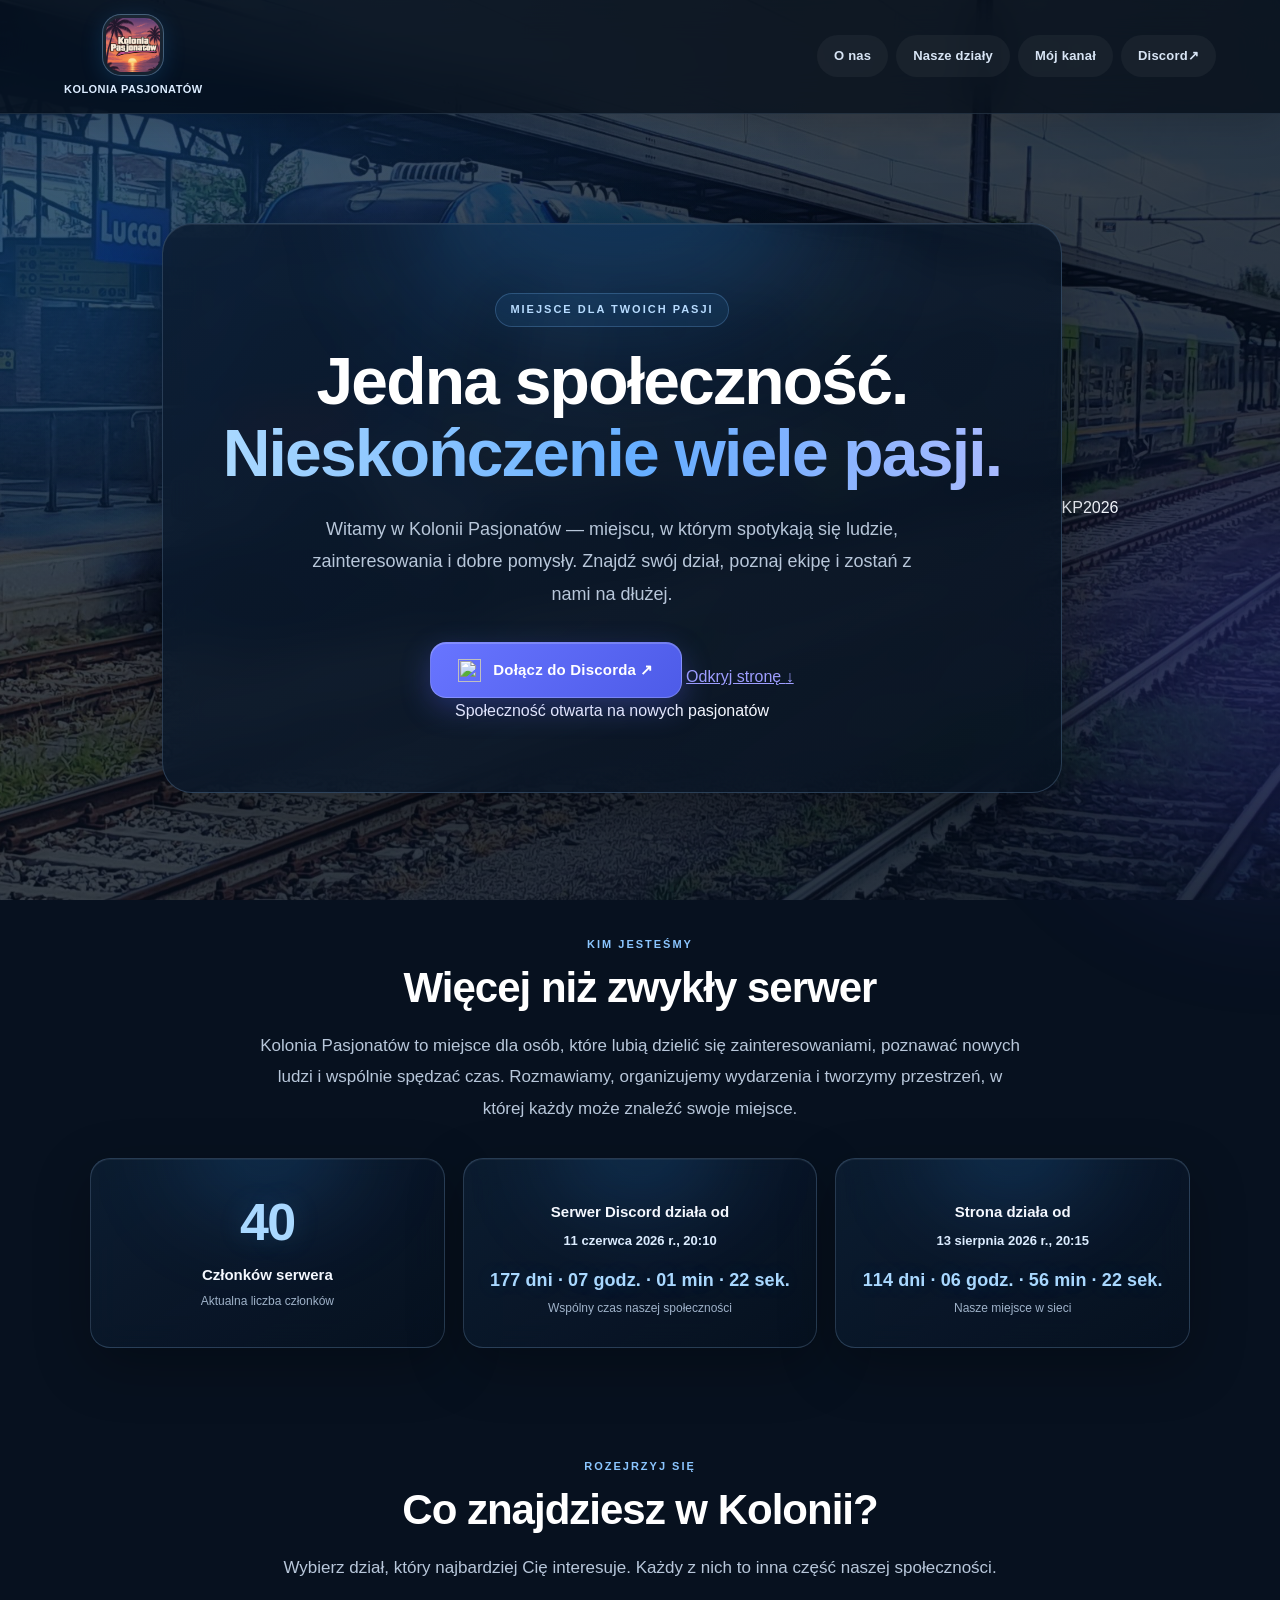
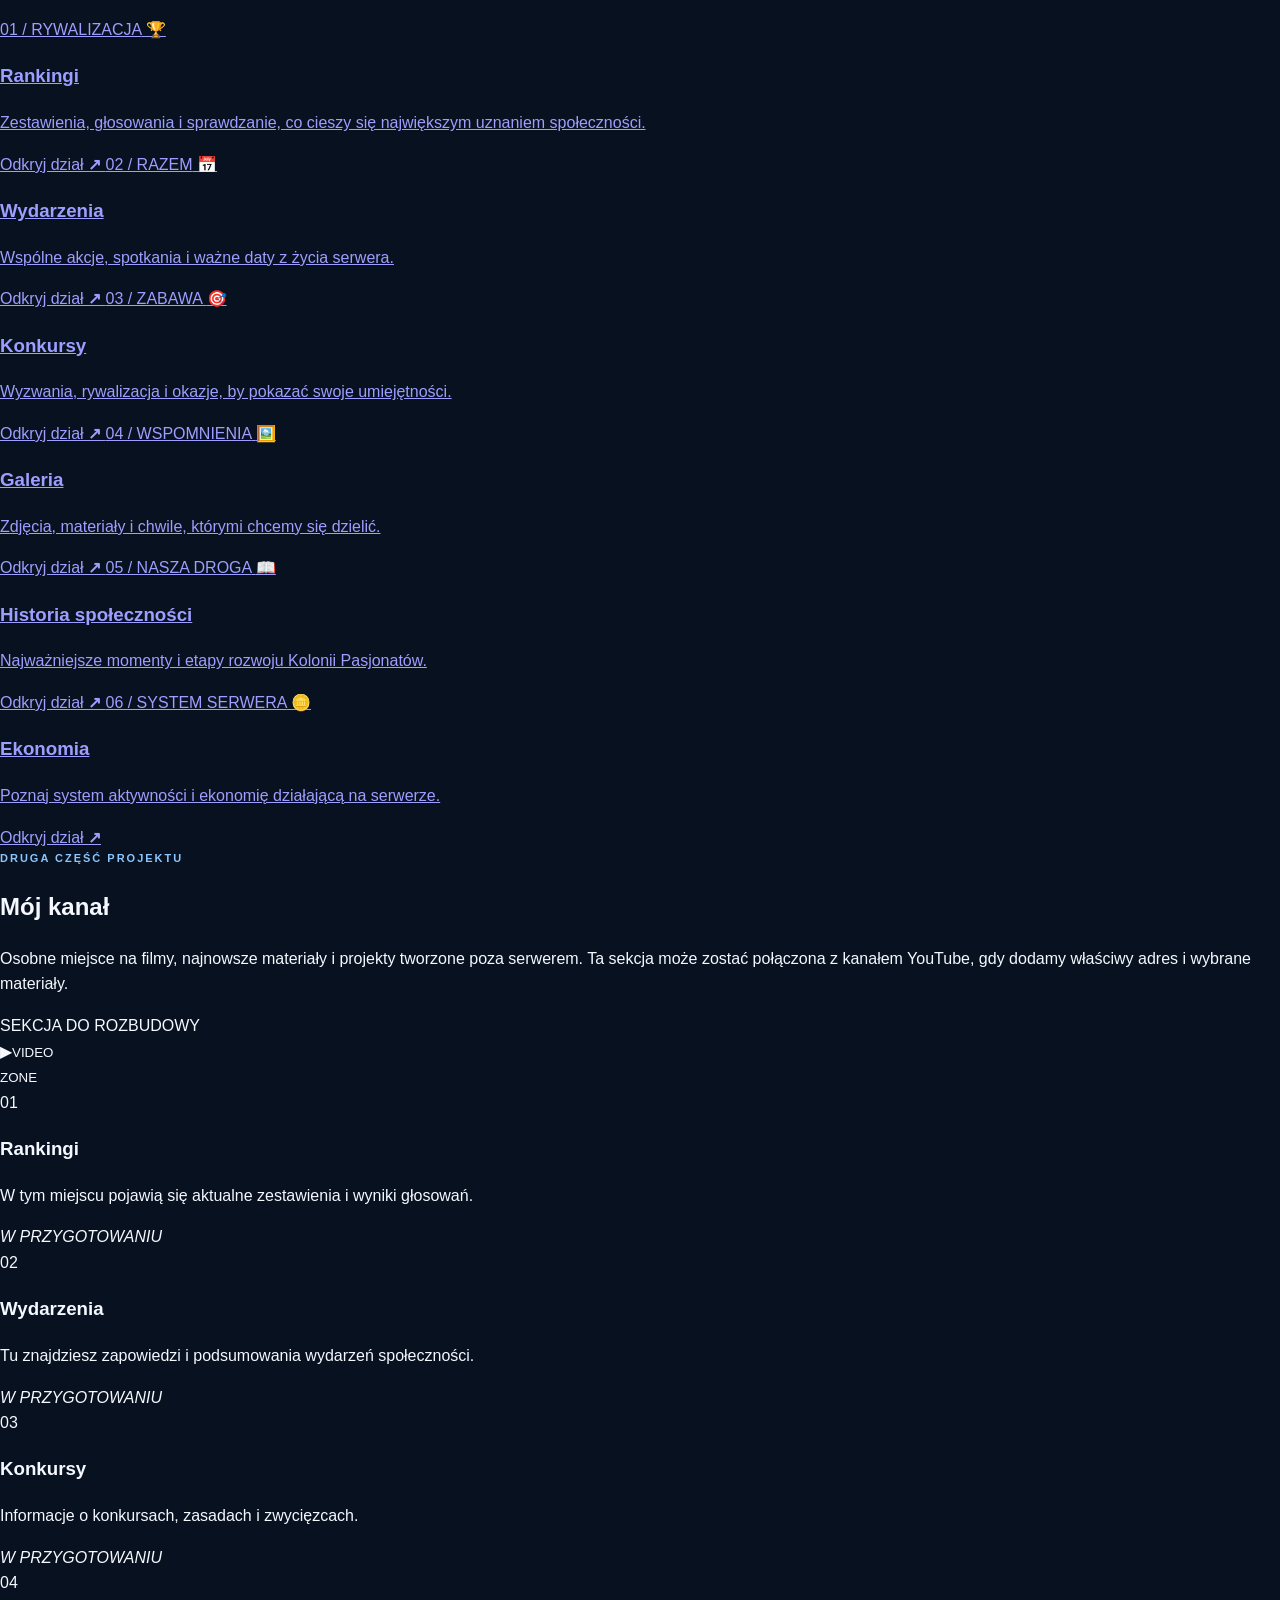
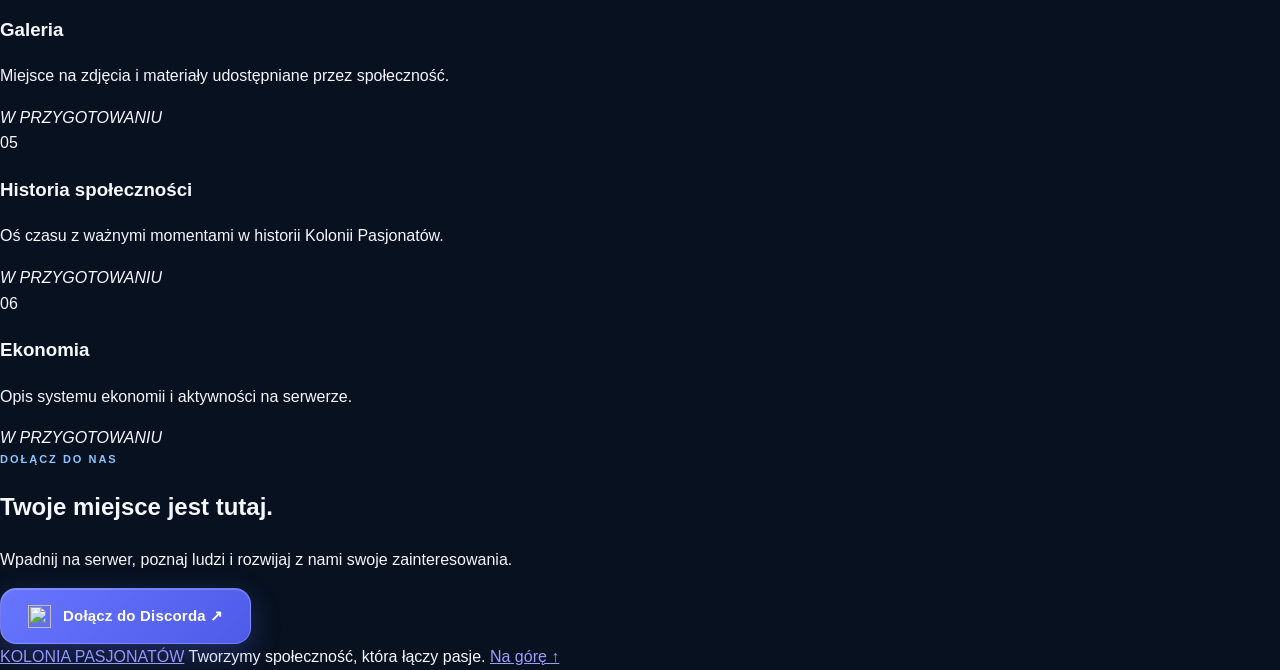
==== index.html @ dbabeac8 "Redesign Kolonia Pasjonatow homepage structure" ====
<!DOCTYPE html>
<html lang="pl">
<head>
    <meta charset="UTF-8">
    <meta name="viewport" content="width=device-width, initial-scale=1.0">
    <meta name="description" content="Oficjalna strona społeczności Kolonia Pasjonatów. Poznaj nasze działy, wydarzenia i dołącz do nas na Discordzie.">
    <meta name="theme-color" content="#08111e">
    <title>Kolonia Pasjonatów — społeczność, która łączy pasje</title>
    <link rel="stylesheet" href="style.css">
</head>
<body>
    <header class="site-header">
        <a class="brand" href="#start" aria-label="Kolonia Pasjonatów — strona główna">
            <img class="brand-logo" src="images/c25ccbcb-e6ad-47c7-842c-734ead0ecb45.webp" alt="Logo Kolonii Pasjonatów">
            <span class="brand-name">KOLONIA PASJONATÓW</span>
        </a>
        <nav class="main-navigation" aria-label="Nawigacja główna">
            <a href="#o-nas">O nas</a>
            <a href="#dzialy">Nasze działy</a>
            <a href="#kanal">Mój kanał</a>
            <a class="nav-join" href="https://discord.gg/886u97g22Q" target="_blank" rel="noopener noreferrer">Discord <span aria-hidden="true">↗</span></a>
        </nav>
    </header>

    <main id="start">
        <section class="hero" aria-labelledby="hero-title">
            <div class="hero-content">
                <p class="hero-eyebrow"><span class="eyebrow-line"></span> MIEJSCE DLA TWOICH PASJI <span class="eyebrow-line"></span></p>
                <h1 id="hero-title">Jedna społeczność.<br><span>Nieskończenie wiele pasji.</span></h1>
                <p class="hero-description">Witamy w Kolonii Pasjonatów — miejscu, w którym spotykają się ludzie, zainteresowania i dobre pomysły. Znajdź swój dział, poznaj ekipę i zostań z nami na dłużej.</p>
                <div class="hero-actions">
                    <a class="discord-button" href="https://discord.gg/886u97g22Q" target="_blank" rel="noopener noreferrer">
                        <img src="https://cdn.simpleicons.org/discord/ffffff" alt="" aria-hidden="true">
                        <span>Dołącz do Discorda <span aria-hidden="true">↗</span></span>
                    </a>
                    <a class="secondary-button" href="#dzialy">Odkryj stronę <span aria-hidden="true">↓</span></a>
                </div>
                <div class="hero-bottom-note"><span class="status-dot"></span> Społeczność otwarta na nowych pasjonatów</div>
            </div>
            <div class="hero-side-mark" aria-hidden="true"><span>KP</span><i></i><span>2026</span></div>
        </section>

        <section class="about-section page-section" id="o-nas" aria-labelledby="about-title">
            <div class="section-heading">
                <p class="section-eyebrow">KIM JESTEŚMY</p>
                <h2 id="about-title">Więcej niż zwykły serwer</h2>
                <p class="about-description">Kolonia Pasjonatów to miejsce dla osób, które lubią dzielić się zainteresowaniami, poznawać nowych ludzi i wspólnie spędzać czas. Rozmawiamy, organizujemy wydarzenia i tworzymy przestrzeń, w której każdy może znaleźć swoje miejsce.</p>
            </div>
            <div class="stats-grid" aria-label="Statystyki Kolonii Pasjonatów">
                <article class="stat-card">
                    <span class="stat-value">40</span>
                    <span class="stat-label">Członków serwera</span>
                    <span class="stat-note">Aktualna liczba członków</span>
                </article>
                <article class="stat-card">
                    <span class="stat-label">Serwer Discord działa od</span>
                    <time class="stat-date" datetime="2026-06-11T20:10:00+02:00">11 czerwca 2026 r., 20:10</time>
                    <span class="stat-counter" data-start="2026-06-11T20:10:00+02:00">Ładowanie licznika…</span>
                    <span class="stat-note">Wspólny czas naszej społeczności</span>
                </article>
                <article class="stat-card">
                    <span class="stat-label">Strona działa od</span>
                    <time class="stat-date" datetime="2026-08-13T20:15:00+02:00">13 sierpnia 2026 r., 20:15</time>
                    <span class="stat-counter" data-start="2026-08-13T20:15:00+02:00">Ładowanie licznika…</span>
                    <span class="stat-note">Nasze miejsce w sieci</span>
                </article>
            </div>
        </section>

        <section class="departments-section page-section" id="dzialy" aria-labelledby="departments-title">
            <div class="section-heading section-heading-wide">
                <p class="section-eyebrow">ROZEJRZYJ SIĘ</p>
                <h2 id="departments-title">Co znajdziesz w Kolonii?</h2>
                <p class="about-description">Wybierz dział, który najbardziej Cię interesuje. Każdy z nich to inna część naszej społeczności.</p>
            </div>
            <div class="department-grid">
                <a class="department-card department-featured" href="#rankingi">
                    <span class="department-number">01 / RYWALIZACJA</span>
                    <span class="department-icon" aria-hidden="true">🏆</span>
                    <h3>Rankingi</h3>
                    <p>Zestawienia, głosowania i sprawdzanie, co cieszy się największym uznaniem społeczności.</p>
                    <span class="department-link">Odkryj dział <b aria-hidden="true">↗</b></span>
                </a>
                <a class="department-card" href="#wydarzenia">
                    <span class="department-number">02 / RAZEM</span>
                    <span class="department-icon" aria-hidden="true">📅</span>
                    <h3>Wydarzenia</h3>
                    <p>Wspólne akcje, spotkania i ważne daty z życia serwera.</p>
                    <span class="department-link">Odkryj dział <b aria-hidden="true">↗</b></span>
                </a>
                <a class="department-card" href="#konkursy">
                    <span class="department-number">03 / ZABAWA</span>
                    <span class="department-icon" aria-hidden="true">🎯</span>
                    <h3>Konkursy</h3>
                    <p>Wyzwania, rywalizacja i okazje, by pokazać swoje umiejętności.</p>
                    <span class="department-link">Odkryj dział <b aria-hidden="true">↗</b></span>
                </a>
                <a class="department-card" href="#galeria">
                    <span class="department-number">04 / WSPOMNIENIA</span>
                    <span class="department-icon" aria-hidden="true">🖼️</span>
                    <h3>Galeria</h3>
                    <p>Zdjęcia, materiały i chwile, którymi chcemy się dzielić.</p>
                    <span class="department-link">Odkryj dział <b aria-hidden="true">↗</b></span>
                </a>
                <a class="department-card" href="#historia">
                    <span class="department-number">05 / NASZA DROGA</span>
                    <span class="department-icon" aria-hidden="true">📖</span>
                    <h3>Historia społeczności</h3>
                    <p>Najważniejsze momenty i etapy rozwoju Kolonii Pasjonatów.</p>
                    <span class="department-link">Odkryj dział <b aria-hidden="true">↗</b></span>
                </a>
                <a class="department-card" href="#ekonomia">
                    <span class="department-number">06 / SYSTEM SERWERA</span>
                    <span class="department-icon" aria-hidden="true">🪙</span>
                    <h3>Ekonomia</h3>
                    <p>Poznaj system aktywności i ekonomię działającą na serwerze.</p>
                    <span class="department-link">Odkryj dział <b aria-hidden="true">↗</b></span>
                </a>
            </div>
        </section>

        <section class="channel-section page-section" id="kanal" aria-labelledby="channel-title">
            <div class="channel-panel">
                <div class="channel-copy">
                    <p class="section-eyebrow">DRUGA CZĘŚĆ PROJEKTU</p>
                    <h2 id="channel-title">Mój kanał</h2>
                    <p>Osobne miejsce na filmy, najnowsze materiały i projekty tworzone poza serwerem. Ta sekcja może zostać połączona z kanałem YouTube, gdy dodamy właściwy adres i wybrane materiały.</p>
                    <span class="coming-soon">SEKCJA DO ROZBUDOWY</span>
                </div>
                <div class="channel-emblem" aria-hidden="true"><span>▶</span><small>VIDEO<br>ZONE</small></div>
            </div>
        </section>

        <section class="department-details page-section" aria-label="Zapowiedzi działów">
            <div class="detail-panel" id="rankingi"><span>01</span><div><h3>Rankingi</h3><p>W tym miejscu pojawią się aktualne zestawienia i wyniki głosowań.</p></div><em>W PRZYGOTOWANIU</em></div>
            <div class="detail-panel" id="wydarzenia"><span>02</span><div><h3>Wydarzenia</h3><p>Tu znajdziesz zapowiedzi i podsumowania wydarzeń społeczności.</p></div><em>W PRZYGOTOWANIU</em></div>
            <div class="detail-panel" id="konkursy"><span>03</span><div><h3>Konkursy</h3><p>Informacje o konkursach, zasadach i zwycięzcach.</p></div><em>W PRZYGOTOWANIU</em></div>
            <div class="detail-panel" id="galeria"><span>04</span><div><h3>Galeria</h3><p>Miejsce na zdjęcia i materiały udostępniane przez społeczność.</p></div><em>W PRZYGOTOWANIU</em></div>
            <div class="detail-panel" id="historia"><span>05</span><div><h3>Historia społeczności</h3><p>Oś czasu z ważnymi momentami w historii Kolonii Pasjonatów.</p></div><em>W PRZYGOTOWANIU</em></div>
            <div class="detail-panel" id="ekonomia"><span>06</span><div><h3>Ekonomia</h3><p>Opis systemu ekonomii i aktywności na serwerze.</p></div><em>W PRZYGOTOWANIU</em></div>
        </section>

        <section class="join-section" aria-labelledby="join-title">
            <p class="section-eyebrow">DOŁĄCZ DO NAS</p>
            <h2 id="join-title">Twoje miejsce jest tutaj.</h2>
            <p>Wpadnij na serwer, poznaj ludzi i rozwijaj z nami swoje zainteresowania.</p>
            <a class="discord-button" href="https://discord.gg/886u97g22Q" target="_blank" rel="noopener noreferrer">
                <img src="https://cdn.simpleicons.org/discord/ffffff" alt="" aria-hidden="true">
                <span>Dołącz do Discorda <span aria-hidden="true">↗</span></span>
            </a>
        </section>
    </main>

    <footer class="site-footer">
        <a class="footer-brand" href="#start">KOLONIA PASJONATÓW</a>
        <span>Tworzymy społeczność, która łączy pasje.</span>
        <a href="#start" class="back-to-top">Na górę ↑</a>
    </footer>

    <script>
        (() => {
            const counters = document.querySelectorAll(".stat-counter[data-start]");
            const updateCounters = () => {
                const now = Date.now();
                counters.forEach((counter) => {
                    const start = new Date(counter.dataset.start).getTime();
                    const elapsed = Math.max(0, Math.floor((now - start) / 1000));
                    const days = Math.floor(elapsed / 86400);
                    const hours = Math.floor((elapsed % 86400) / 3600);
                    const minutes = Math.floor((elapsed % 3600) / 60);
                    const seconds = elapsed % 60;
                    counter.textContent = `${days} dni · ${String(hours).padStart(2, "0")} godz. · ${String(minutes).padStart(2, "0")} min · ${String(seconds).padStart(2, "0")} sek.`;
                });
            };
            updateCounters();
            window.setInterval(updateCounters, 1000);
        })();
    </script>
</body>
</html>
---- style.css ----
/* =========================================
   KOLONIA PASJONATÓW — nowoczesny wygląd
   ========================================= */

:root {
    color-scheme: dark;
    --color-bg: #07111f;
    --color-panel: rgba(10, 22, 39, 0.76);
    --color-panel-strong: rgba(8, 18, 33, 0.9);
    --color-text: #f5f8ff;
    --color-muted: #b8c7da;
    --color-blue: #78b7ff;
    --color-blue-bright: #3d9cff;
    --color-discord: #5865f2;
    --radius-small: 12px;
    --radius-medium: 20px;
    --radius-large: 30px;
    --shadow-soft: 0 18px 55px rgba(0, 0, 0, 0.28);
    --transition: 220ms ease;
}

* {
    box-sizing: border-box;
}

html {
    min-height: 100%;
    scroll-behavior: smooth;
    scrollbar-color: #3979b8 #081525;
}

body {
    min-height: 100vh;
    margin: 0;
    overflow-x: hidden;
    color: var(--color-text);
    font-family: Inter, "Segoe UI", Roboto, Arial, sans-serif;
    background-color: var(--color-bg);
    background-image:
        radial-gradient(ellipse at 15% 15%, rgba(38, 119, 202, 0.22), transparent 42%),
        linear-gradient(135deg, rgba(4, 12, 24, 0.72), rgba(5, 15, 29, 0.86)),
        url("images/20260825_122050.jpg");
    background-position: center, center, center;
    background-size: cover;
    background-attachment: fixed;
    line-height: 1.6;
    -webkit-font-smoothing: antialiased;
}

/* Delikatna poświata w tle */
body::before,
body::after {
    position: fixed;
    z-index: -1;
    width: 380px;
    height: 380px;
    content: "";
    pointer-events: none;
    border-radius: 50%;
    filter: blur(90px);
    opacity: 0.22;
    animation: ambient-glow 13s ease-in-out infinite alternate;
}

body::before {
    top: 12%;
    left: -180px;
    background: #147bd1;
}

body::after {
    right: -190px;
    bottom: 5%;
    background: #5148d9;
    animation-delay: -6s;
}

a {
    -webkit-tap-highlight-color: transparent;
}

a:focus-visible {
    outline: 3px solid #a6d4ff;
    outline-offset: 4px;
}

/* Górny pasek */
.site-header {
    position: relative;
    z-index: 10;
    width: 100%;
    min-height: 112px;
    display: flex;
    align-items: center;
    justify-content: space-between;
    gap: 32px;
    padding: 14px clamp(20px, 5vw, 76px);
    background: rgba(5, 13, 25, 0.78);
    border-bottom: 1px solid rgba(173, 211, 255, 0.13);
    box-shadow: 0 10px 35px rgba(0, 0, 0, 0.16);
    backdrop-filter: blur(18px);
    -webkit-backdrop-filter: blur(18px);
    animation: header-enter 700ms ease both;
}

.brand {
    display: inline-flex;
    flex-direction: column;
    align-items: center;
    gap: 5px;
    flex-shrink: 0;
    color: var(--color-text);
    text-decoration: none;
    transition: transform var(--transition);
}

.brand:hover {
    transform: translateY(-2px);
}

.brand-logo {
    display: block;
    width: 62px;
    height: 62px;
    padding: 3px;
    object-fit: contain;
    border: 1px solid rgba(151, 204, 255, 0.34);
    border-radius: 19px;
    background: rgba(255, 255, 255, 0.07);
    box-shadow: 0 5px 22px rgba(39, 137, 225, 0.2);
    transition: border-color var(--transition), box-shadow var(--transition), transform var(--transition);
}

.brand:hover .brand-logo {
    border-color: rgba(151, 204, 255, 0.8);
    box-shadow: 0 8px 28px rgba(39, 137, 225, 0.36);
    transform: rotate(-3deg);
}

.brand-name {
    color: #dcecff;
    font-size: 11px;
    font-weight: 750;
    letter-spacing: 0.45px;
}

/* Nawigacja */
.main-navigation {
    display: flex;
    align-items: center;
    justify-content: flex-end;
    flex-wrap: wrap;
    gap: 8px;
}

.main-navigation a {
    position: relative;
    display: inline-flex;
    align-items: center;
    justify-content: center;
    min-height: 42px;
    padding: 9px 16px;
    overflow: hidden;
    color: #d8e5f5;
    font-size: 13px;
    font-weight: 650;
    letter-spacing: 0.2px;
    text-decoration: none;
    border: 1px solid transparent;
    border-radius: 999px;
    background: rgba(255, 255, 255, 0.045);
    transition: color var(--transition), background var(--transition), border-color var(--transition), transform var(--transition);
}

.main-navigation a:hover,
.main-navigation a:focus-visible {
    color: #ffffff;
    background: rgba(65, 145, 225, 0.2);
    border-color: rgba(126, 190, 255, 0.3);
    transform: translateY(-2px);
    outline: none;
}

/* Główna część strony */
main {
    position: relative;
    z-index: 1;
    min-height: calc(100vh - 112px);
}

.hero {
    position: relative;
    min-height: calc(100vh - 112px);
    display: flex;
    align-items: center;
    justify-content: center;
    padding: clamp(42px, 8vw, 100px) 22px;
    text-align: center;
}

.hero-content {
    position: relative;
    isolation: isolate;
    width: min(100%, 900px);
    padding: clamp(36px, 6vw, 68px) clamp(22px, 5vw, 58px);
    overflow: hidden;
    background: linear-gradient(145deg, rgba(13, 30, 51, 0.86), rgba(6, 17, 32, 0.76));
    border: 1px solid rgba(167, 210, 255, 0.2);
    border-radius: var(--radius-large);
    box-shadow: var(--shadow-soft), inset 0 1px 0 rgba(255, 255, 255, 0.07);
    backdrop-filter: blur(18px);
    -webkit-backdrop-filter: blur(18px);
    animation: hero-enter 900ms cubic-bezier(0.2, 0.75, 0.25, 1) both;
}

.hero-content::before {
    position: absolute;
    z-index: -1;
    top: -150px;
    left: 50%;
    width: 420px;
    height: 260px;
    content: "";
    border-radius: 50%;
    background: rgba(48, 139, 231, 0.2);
    filter: blur(65px);
    transform: translateX(-50%);
}

.hero-eyebrow {
    display: inline-flex;
    align-items: center;
    justify-content: center;
    margin: 0 0 18px;
    padding: 7px 14px;
    color: #b8dcff;
    font-size: 11px;
    font-weight: 800;
    letter-spacing: 2px;
    text-transform: uppercase;
    border: 1px solid rgba(126, 190, 255, 0.24);
    border-radius: 999px;
    background: rgba(53, 132, 207, 0.12);
}

.hero h1 {
    max-width: 780px;
    margin: 0 auto;
    color: #ffffff;
    font-size: clamp(36px, 6.4vw, 66px);
    font-weight: 850;
    letter-spacing: -1.8px;
    line-height: 1.1;
    text-wrap: balance;
}

.hero h1 span {
    display: inline-block;
    color: #8bc6ff;
    background: linear-gradient(90deg, #a9d8ff, #65adff 55%, #a9baff);
    background-clip: text;
    -webkit-background-clip: text;
    -webkit-text-fill-color: transparent;
}

.hero-description {
    max-width: 630px;
    margin: 23px auto 32px;
    color: var(--color-muted);
    font-size: clamp(15px, 2vw, 18px);
    line-height: 1.8;
}

/* Przycisk Discord */
.discord-button {
    position: relative;
    display: inline-flex;
    align-items: center;
    justify-content: center;
    gap: 12px;
    min-height: 56px;
    padding: 14px 27px;
    overflow: hidden;
    color: #ffffff;
    background: linear-gradient(135deg, #6875ff, #4d5be8);
    border: 1px solid rgba(255, 255, 255, 0.2);
    border-radius: 16px;
    font-size: 15px;
    font-weight: 800;
    letter-spacing: 0.2px;
    text-decoration: none;
    box-shadow: 0 10px 30px rgba(88, 101, 242, 0.32), inset 0 1px 0 rgba(255, 255, 255, 0.2);
    transition: transform var(--transition), box-shadow var(--transition), filter var(--transition);
}

.discord-button::before {
    position: absolute;
    top: 0;
    left: -120%;
    width: 75%;
    height: 100%;
    content: "";
    background: linear-gradient(100deg, transparent, rgba(255, 255, 255, 0.2), transparent);
    transform: skewX(-20deg);
    transition: left 550ms ease;
}

.discord-button img {
    position: relative;
    z-index: 1;
    display: block;
    width: 23px;
    height: 23px;
}

.discord-button span {
    position: relative;
    z-index: 1;
}

.discord-button:hover,
.discord-button:focus-visible {
    filter: brightness(1.08);
    box-shadow: 0 14px 38px rgba(88, 101, 242, 0.48), inset 0 1px 0 rgba(255, 255, 255, 0.24);
    transform: translateY(-4px);
    outline: none;
}

.discord-button:hover::before {
    left: 145%;
}

.discord-button:active {
    transform: translateY(-1px) scale(0.98);
}

/* Animacje wejścia i delikatnego tła */
@keyframes header-enter {
    from { opacity: 0; transform: translateY(-14px); }
    to { opacity: 1; transform: translateY(0); }
}

@keyframes hero-enter {
    from { opacity: 0; transform: translateY(22px) scale(0.985); }
    to { opacity: 1; transform: translateY(0) scale(1); }
}

@keyframes ambient-glow {
    from { transform: translate3d(0, -15px, 0) scale(0.92); }
    to { transform: translate3d(35px, 25px, 0) scale(1.12); }
}

/* Telefony i małe ekrany */
@media (max-width: 700px) {
    .site-header {
        min-height: auto;
        flex-direction: column;
        align-items: center;
        gap: 15px;
        padding: 16px 18px 18px;
    }

    .brand-logo {
        width: 54px;
        height: 54px;
        border-radius: 17px;
    }

    .main-navigation {
        width: 100%;
        justify-content: center;
        gap: 6px;
    }

    .main-navigation a {
        min-height: 38px;
        padding: 8px 12px;
        font-size: 12px;
    }

    main,
    .hero {
        min-height: calc(100vh - 145px);
    }

    .hero {
        padding: 38px 16px;
    }

    .hero-content {
        border-radius: 23px;
    }

    .hero h1 {
        letter-spacing: -1px;
    }
}

@media (max-width: 380px) {
    .main-navigation {
        gap: 4px;
    }

    .main-navigation a {
        padding: 7px 9px;
        font-size: 11px;
    }

    .hero-content {
        padding: 32px 17px;
    }
}

/* Szacunek dla ustawień ograniczających animacje */
@media (prefers-reduced-motion: reduce) {
    *,
    *::before,
    *::after {
        scroll-behavior: auto !important;
        animation-duration: 0.01ms !important;
        animation-iteration-count: 1 !important;
        transition-duration: 0.01ms !important;
    }
}

/* Na urządzeniach dotykowych tło nie musi być przyklejone */
@media (max-width: 900px) {
    body {
        background-attachment: scroll;
    }
}


/* Opis społeczności i statystyki */
.about-section {
    width: min(1100px, calc(100% - 40px));
    margin: 0 auto;
    padding: 34px 0 clamp(70px, 9vw, 110px);
}

.section-heading {
    max-width: 760px;
    margin: 0 auto 34px;
    text-align: center;
    animation: hero-enter 850ms ease both;
}

.section-eyebrow {
    margin: 0 0 10px;
    color: #8bc6ff;
    font-size: 11px;
    font-weight: 800;
    letter-spacing: 2px;
    text-transform: uppercase;
}

.section-heading h2 {
    margin: 0;
    color: #fff;
    font-size: clamp(28px, 4.5vw, 42px);
    font-weight: 850;
    letter-spacing: -1px;
    line-height: 1.15;
    text-wrap: balance;
}

.about-description {
    margin: 18px auto 0;
    color: var(--color-muted);
    font-size: clamp(15px, 1.8vw, 17px);
    line-height: 1.85;
}

.stats-grid {
    display: grid;
    grid-template-columns: repeat(3, minmax(0, 1fr));
    gap: 18px;
}

.stat-card {
    position: relative;
    display: flex;
    min-height: 190px;
    flex-direction: column;
    align-items: center;
    justify-content: center;
    padding: 28px 20px;
    overflow: hidden;
    text-align: center;
    background: linear-gradient(145deg, rgba(13, 30, 51, 0.88), rgba(6, 17, 32, 0.8));
    border: 1px solid rgba(167, 210, 255, 0.2);
    border-radius: var(--radius-medium);
    box-shadow: var(--shadow-soft), inset 0 1px 0 rgba(255, 255, 255, 0.06);
    backdrop-filter: blur(16px);
    -webkit-backdrop-filter: blur(16px);
    transition: transform var(--transition), border-color var(--transition), box-shadow var(--transition);
}

.stat-card::before {
    position: absolute;
    top: -75px;
    left: 50%;
    width: 180px;
    height: 130px;
    content: "";
    border-radius: 50%;
    background: rgba(48, 139, 231, 0.18);
    filter: blur(45px);
    transform: translateX(-50%);
    pointer-events: none;
}

.stat-card:hover {
    border-color: rgba(126, 190, 255, 0.48);
    box-shadow: 0 22px 55px rgba(0, 0, 0, 0.34), 0 0 25px rgba(48, 139, 231, 0.1);
    transform: translateY(-6px);
}

.stat-value {
    position: relative;
    color: #a9d8ff;
    font-size: clamp(38px, 5vw, 52px);
    font-weight: 900;
    letter-spacing: -1.5px;
    line-height: 1.1;
    text-shadow: 0 0 28px rgba(75, 157, 239, 0.2);
    font-variant-numeric: tabular-nums;
}

.stat-value small {
    font-size: 0.42em;
    letter-spacing: 0;
}

.stat-label {
    position: relative;
    margin-top: 12px;
    color: #f5f8ff;
    font-size: 15px;
    font-weight: 800;
}

.stat-note {
    position: relative;
    margin-top: 5px;
    color: #9fb2c9;
    font-size: 12px;
}

@media (max-width: 700px) {
    .about-section {
        width: min(100% - 32px, 520px);
        padding-top: 18px;
    }

    .stats-grid {
        grid-template-columns: 1fr;
        gap: 13px;
    }

    .stat-card {
        min-height: 155px;
    }
}


.stat-date {
    position: relative;
    margin-top: 7px;
    color: #dcecff;
    font-size: 13px;
    font-weight: 700;
}

.stat-counter {
    position: relative;
    display: block;
    margin-top: 15px;
    color: #a9d8ff;
    font-size: clamp(15px, 1.7vw, 18px);
    font-weight: 850;
    letter-spacing: 0.1px;
    line-height: 1.5;
    font-variant-numeric: tabular-nums;
    text-shadow: 0 0 20px rgba(75, 157, 239, 0.2);
}
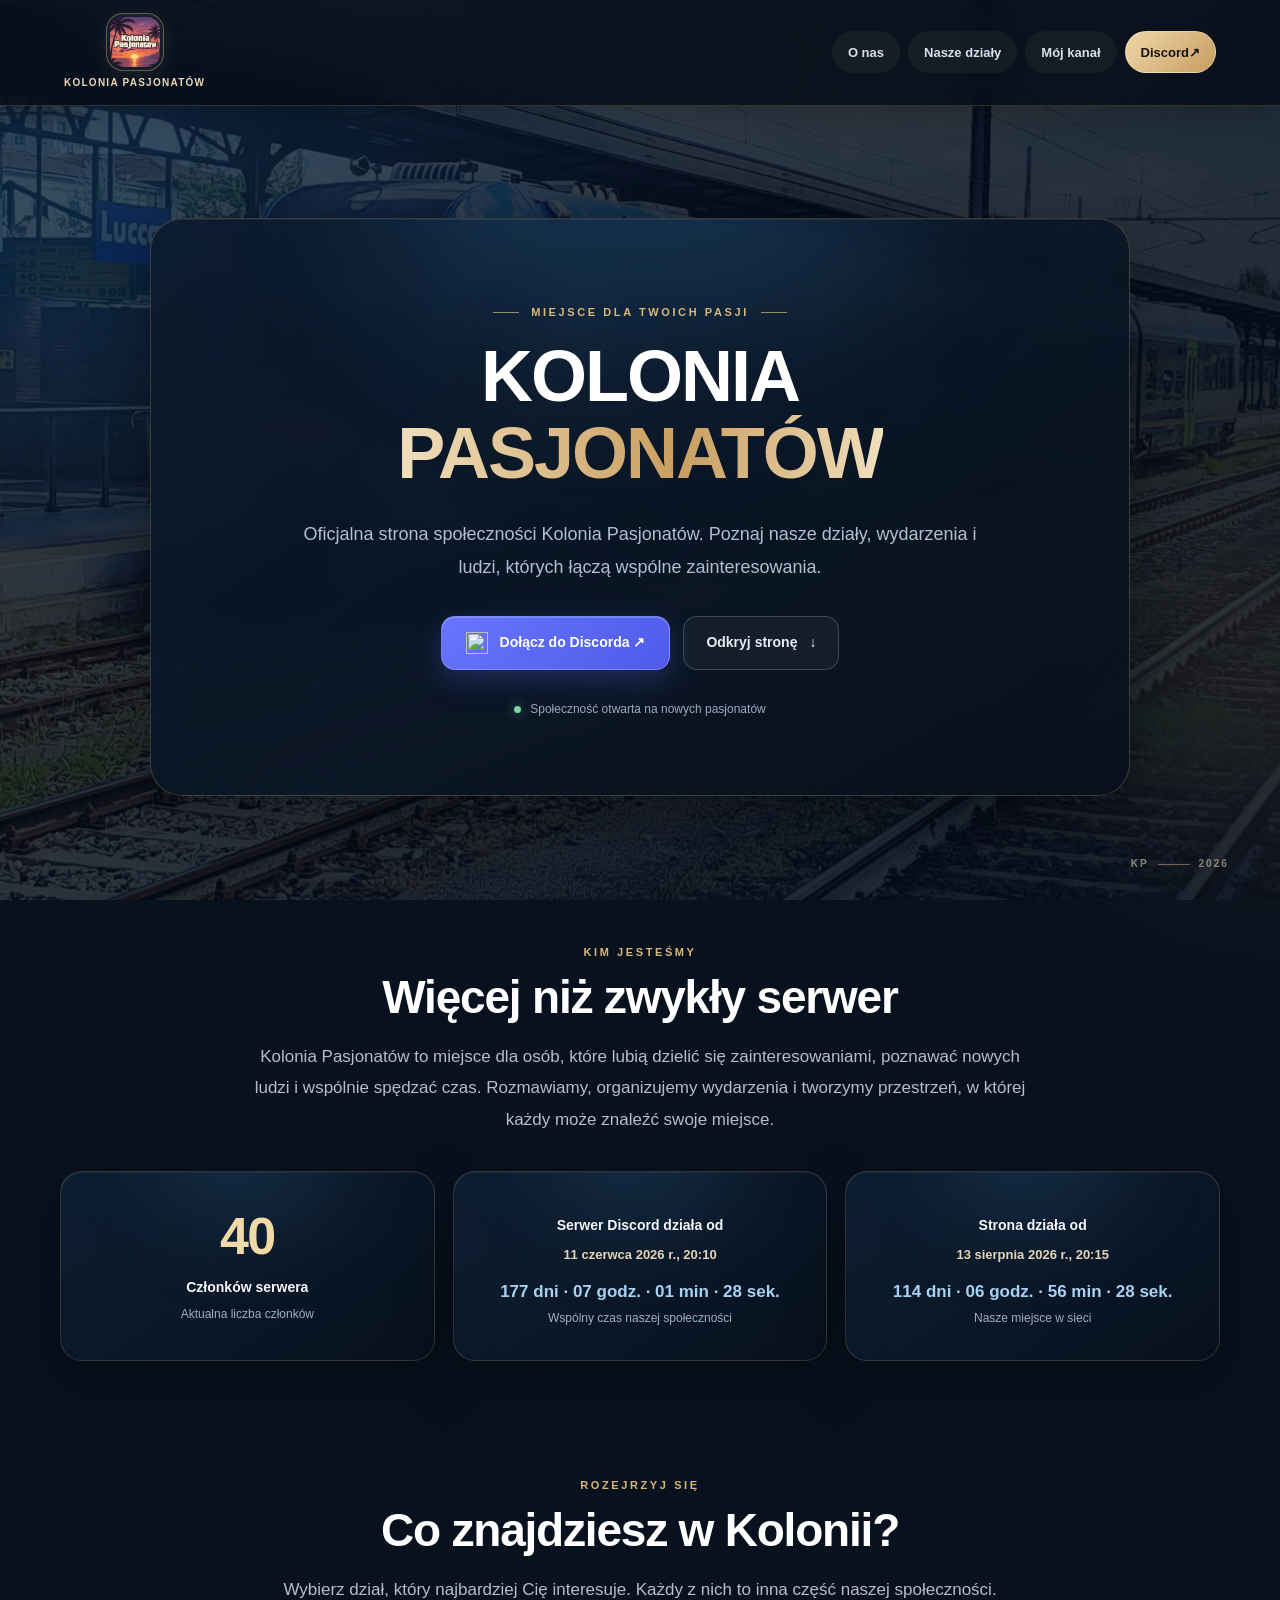
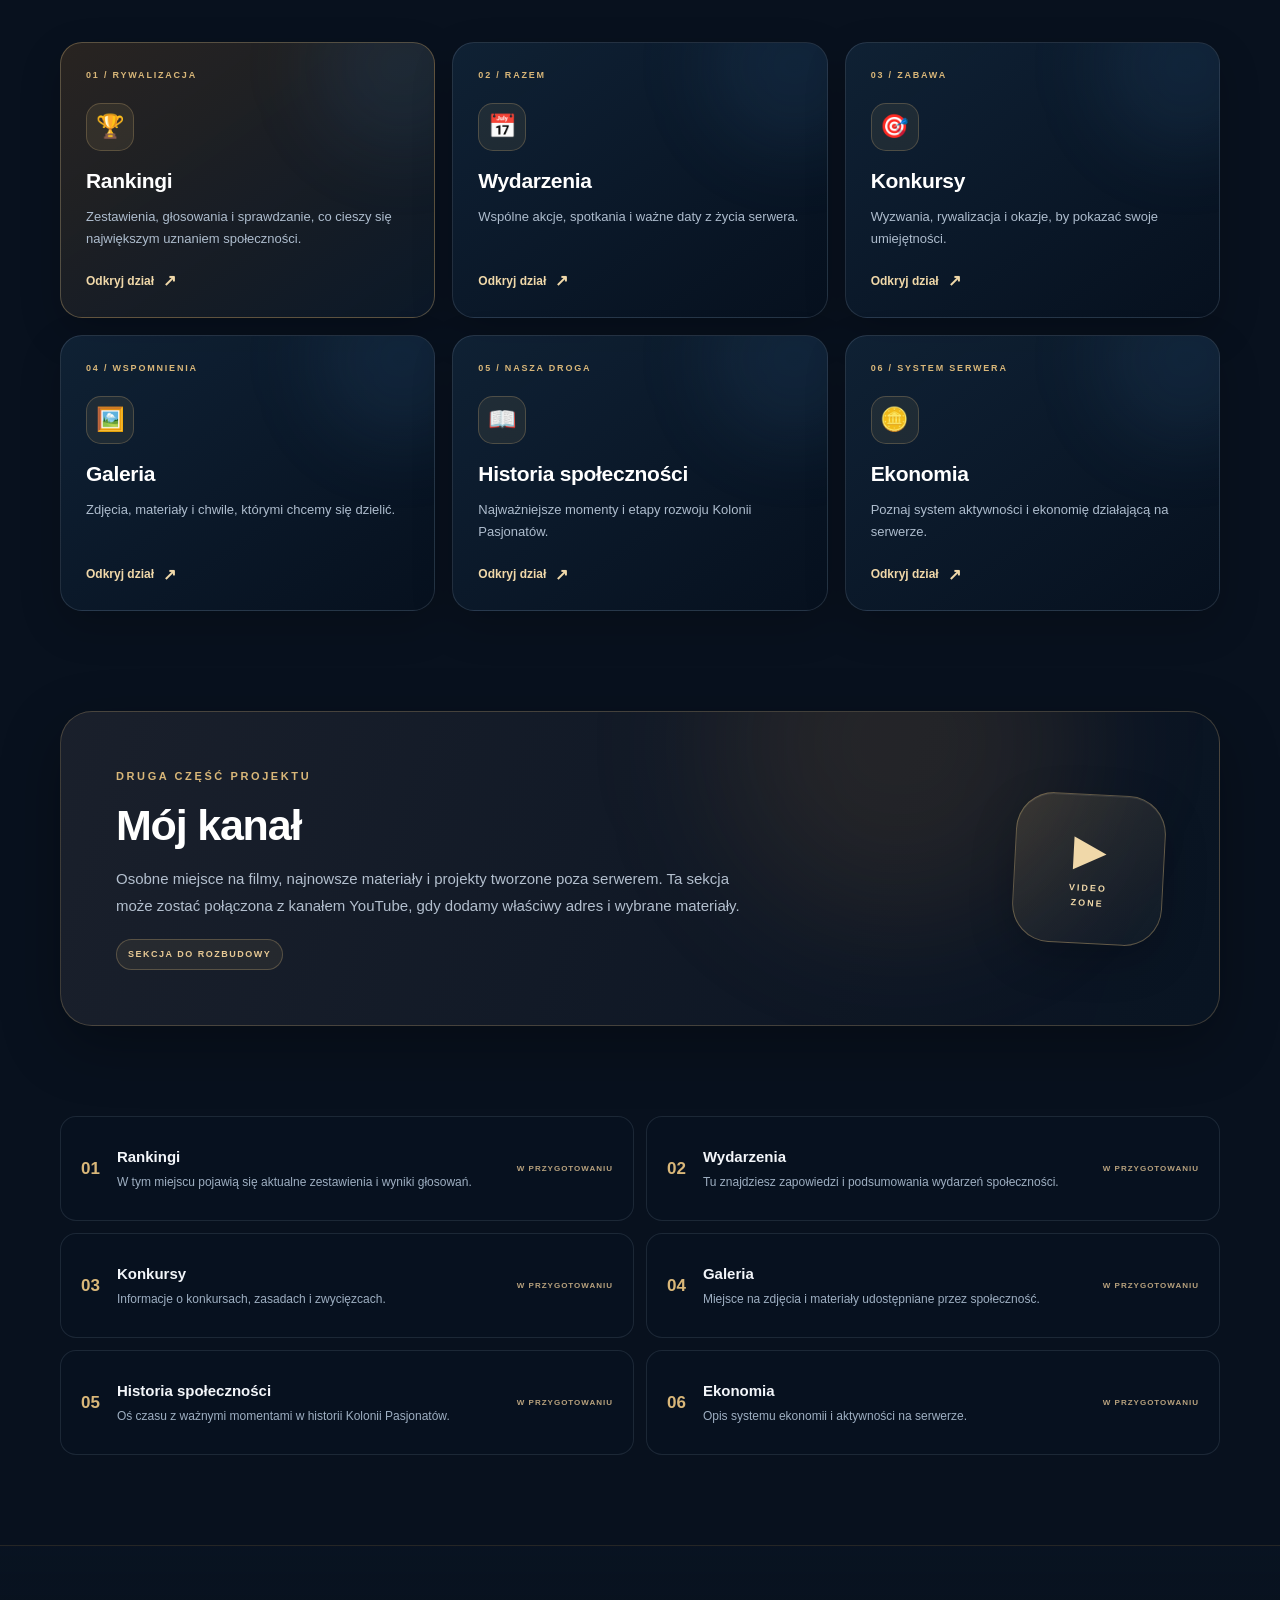
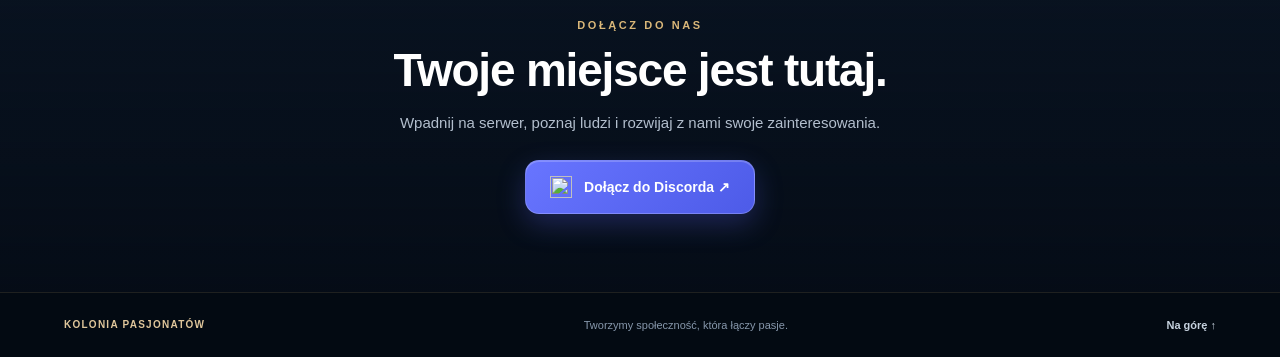
==== commit a1cf69ac: "Wyraźny tytuł Kolonia Pasjonatów na stronie głównej" ====
--- a/index.html
+++ b/index.html
@@ -26,8 +26,8 @@
         <section class="hero" aria-labelledby="hero-title">
             <div class="hero-content">
                 <p class="hero-eyebrow"><span class="eyebrow-line"></span> MIEJSCE DLA TWOICH PASJI <span class="eyebrow-line"></span></p>
-                <h1 id="hero-title">Jedna społeczność.<br><span>Nieskończenie wiele pasji.</span></h1>
-                <p class="hero-description">Witamy w Kolonii Pasjonatów — miejscu, w którym spotykają się ludzie, zainteresowania i dobre pomysły. Znajdź swój dział, poznaj ekipę i zostań z nami na dłużej.</p>
+                <h1 id="hero-title">KOLONIA<br><span>PASJONATÓW</span></h1>
+                <p class="hero-description">Oficjalna strona społeczności Kolonia Pasjonatów. Poznaj nasze działy, wydarzenia i ludzi, których łączą wspólne zainteresowania.</p>
                 <div class="hero-actions">
                     <a class="discord-button" href="https://discord.gg/886u97g22Q" target="_blank" rel="noopener noreferrer">
                         <img src="https://cdn.simpleicons.org/discord/ffffff" alt="" aria-hidden="true">
--- a/style.css
+++ b/style.css
@@ -1,32 +1,33 @@
 /* =========================================
-   KOLONIA PASJONATÓW — nowoczesny wygląd
+   KOLONIA PASJONATÓW — projekt strony głównej
    ========================================= */
 
 :root {
     color-scheme: dark;
-    --color-bg: #07111f;
-    --color-panel: rgba(10, 22, 39, 0.76);
-    --color-panel-strong: rgba(8, 18, 33, 0.9);
-    --color-text: #f5f8ff;
-    --color-muted: #b8c7da;
-    --color-blue: #78b7ff;
-    --color-blue-bright: #3d9cff;
+    --color-bg: #08111e;
+    --color-panel: rgba(12, 25, 42, 0.82);
+    --color-panel-light: rgba(18, 35, 55, 0.9);
+    --color-text: #f5f7fb;
+    --color-muted: #b3bfce;
+    --color-blue: #82bfff;
+    --color-blue-bright: #4198e8;
+    --color-gold: #d9b779;
+    --color-gold-light: #f0d8a9;
     --color-discord: #5865f2;
-    --radius-small: 12px;
-    --radius-medium: 20px;
-    --radius-large: 30px;
-    --shadow-soft: 0 18px 55px rgba(0, 0, 0, 0.28);
-    --transition: 220ms ease;
-}
-
-* {
-    box-sizing: border-box;
-}
+    --radius-small: 13px;
+    --radius-medium: 22px;
+    --radius-large: 32px;
+    --shadow-soft: 0 20px 60px rgba(0, 0, 0, 0.3);
+    --transition: 240ms ease;
+}
+
+* { box-sizing: border-box; }
 
 html {
     min-height: 100%;
     scroll-behavior: smooth;
-    scrollbar-color: #3979b8 #081525;
+    scroll-padding-top: 30px;
+    scrollbar-color: #52769b #081525;
 }
 
 body {
@@ -37,69 +38,51 @@
     font-family: Inter, "Segoe UI", Roboto, Arial, sans-serif;
     background-color: var(--color-bg);
     background-image:
-        radial-gradient(ellipse at 15% 15%, rgba(38, 119, 202, 0.22), transparent 42%),
-        linear-gradient(135deg, rgba(4, 12, 24, 0.72), rgba(5, 15, 29, 0.86)),
+        radial-gradient(ellipse at 12% 8%, rgba(43, 104, 160, 0.24), transparent 42%),
+        linear-gradient(135deg, rgba(4, 11, 21, 0.76), rgba(5, 14, 27, 0.9)),
         url("images/20260825_122050.jpg");
     background-position: center, center, center;
     background-size: cover;
     background-attachment: fixed;
-    line-height: 1.6;
+    line-height: 1.65;
     -webkit-font-smoothing: antialiased;
 }
 
-/* Delikatna poświata w tle */
 body::before,
 body::after {
     position: fixed;
     z-index: -1;
-    width: 380px;
-    height: 380px;
+    width: 390px;
+    height: 390px;
     content: "";
     pointer-events: none;
     border-radius: 50%;
-    filter: blur(90px);
-    opacity: 0.22;
-    animation: ambient-glow 13s ease-in-out infinite alternate;
-}
-
-body::before {
-    top: 12%;
-    left: -180px;
-    background: #147bd1;
-}
-
-body::after {
-    right: -190px;
-    bottom: 5%;
-    background: #5148d9;
-    animation-delay: -6s;
-}
-
-a {
-    -webkit-tap-highlight-color: transparent;
-}
-
-a:focus-visible {
-    outline: 3px solid #a6d4ff;
-    outline-offset: 4px;
-}
-
-/* Górny pasek */
+    filter: blur(100px);
+    opacity: 0.17;
+    animation: ambient-glow 16s ease-in-out infinite alternate;
+}
+body::before { top: 10%; left: -190px; background: #176fb3; }
+body::after { right: -190px; bottom: 4%; background: #8a633b; animation-delay: -7s; }
+
+a { color: inherit; -webkit-tap-highlight-color: transparent; }
+a:focus-visible { outline: 3px solid var(--color-gold-light); outline-offset: 4px; }
+
+/* Nagłówek */
 .site-header {
     position: relative;
     z-index: 10;
     width: 100%;
-    min-height: 112px;
+    min-height: 104px;
     display: flex;
     align-items: center;
     justify-content: space-between;
-    gap: 32px;
-    padding: 14px clamp(20px, 5vw, 76px);
-    background: rgba(5, 13, 25, 0.78);
-    border-bottom: 1px solid rgba(173, 211, 255, 0.13);
-    box-shadow: 0 10px 35px rgba(0, 0, 0, 0.16);
-    backdrop-filter: blur(18px);
-    -webkit-backdrop-filter: blur(18px);
+    gap: 30px;
+    padding: 13px clamp(20px, 5vw, 76px);
+    background: rgba(5, 12, 22, 0.82);
+    border-bottom: 1px solid rgba(217, 183, 121, 0.2);
+    box-shadow: 0 10px 35px rgba(0, 0, 0, 0.2);
+    backdrop-filter: blur(20px);
+    -webkit-backdrop-filter: blur(20px);
     animation: header-enter 700ms ease both;
 }
 
@@ -107,44 +90,38 @@
     display: inline-flex;
     flex-direction: column;
     align-items: center;
-    gap: 5px;
+    gap: 4px;
     flex-shrink: 0;
     color: var(--color-text);
     text-decoration: none;
     transition: transform var(--transition);
 }
-
-.brand:hover {
-    transform: translateY(-2px);
-}
+.brand:hover { transform: translateY(-2px); }
 
 .brand-logo {
     display: block;
-    width: 62px;
-    height: 62px;
+    width: 58px;
+    height: 58px;
     padding: 3px;
     object-fit: contain;
-    border: 1px solid rgba(151, 204, 255, 0.34);
-    border-radius: 19px;
-    background: rgba(255, 255, 255, 0.07);
-    box-shadow: 0 5px 22px rgba(39, 137, 225, 0.2);
+    border: 1px solid rgba(217, 183, 121, 0.42);
+    border-radius: 17px;
+    background: rgba(255, 255, 255, 0.06);
+    box-shadow: 0 5px 22px rgba(217, 183, 121, 0.12);
     transition: border-color var(--transition), box-shadow var(--transition), transform var(--transition);
 }
-
 .brand:hover .brand-logo {
-    border-color: rgba(151, 204, 255, 0.8);
-    box-shadow: 0 8px 28px rgba(39, 137, 225, 0.36);
+    border-color: var(--color-gold-light);
+    box-shadow: 0 8px 28px rgba(217, 183, 121, 0.24);
     transform: rotate(-3deg);
 }
-
-.brand-name {
-    color: #dcecff;
-    font-size: 11px;
-    font-weight: 750;
-    letter-spacing: 0.45px;
-}
-
-/* Nawigacja */
+.brand-name, .footer-brand {
+    color: #ead8b6;
+    font-size: 10px;
+    font-weight: 850;
+    letter-spacing: 1.25px;
+}
+
 .main-navigation {
     display: flex;
     align-items: center;
@@ -152,147 +129,138 @@
     flex-wrap: wrap;
     gap: 8px;
 }
-
 .main-navigation a {
-    position: relative;
     display: inline-flex;
     align-items: center;
     justify-content: center;
     min-height: 42px;
-    padding: 9px 16px;
-    overflow: hidden;
-    color: #d8e5f5;
+    padding: 9px 15px;
+    color: #d7e0eb;
     font-size: 13px;
     font-weight: 650;
-    letter-spacing: 0.2px;
     text-decoration: none;
     border: 1px solid transparent;
     border-radius: 999px;
     background: rgba(255, 255, 255, 0.045);
     transition: color var(--transition), background var(--transition), border-color var(--transition), transform var(--transition);
 }
-
-.main-navigation a:hover,
-.main-navigation a:focus-visible {
-    color: #ffffff;
-    background: rgba(65, 145, 225, 0.2);
-    border-color: rgba(126, 190, 255, 0.3);
+.main-navigation a:hover {
+    color: #fff;
+    background: rgba(217, 183, 121, 0.1);
+    border-color: rgba(217, 183, 121, 0.32);
     transform: translateY(-2px);
-    outline: none;
-}
-
-/* Główna część strony */
-main {
-    position: relative;
-    z-index: 1;
-    min-height: calc(100vh - 112px);
-}
-
+}
+.main-navigation .nav-join {
+    color: #17130d;
+    background: linear-gradient(135deg, #f0d8a9, #c69d5f);
+    border-color: rgba(255, 239, 205, 0.5);
+    font-weight: 850;
+}
+.main-navigation .nav-join:hover { color: #080d14; background: #f5dfb5; }
+
+/* Hero */
+main { position: relative; z-index: 1; }
 .hero {
     position: relative;
-    min-height: calc(100vh - 112px);
+    min-height: min(760px, calc(100vh - 104px));
     display: flex;
     align-items: center;
     justify-content: center;
-    padding: clamp(42px, 8vw, 100px) 22px;
+    padding: clamp(65px, 9vw, 112px) 22px;
     text-align: center;
 }
-
 .hero-content {
     position: relative;
     isolation: isolate;
-    width: min(100%, 900px);
-    padding: clamp(36px, 6vw, 68px) clamp(22px, 5vw, 58px);
+    width: min(100%, 980px);
+    padding: clamp(42px, 6vw, 76px) clamp(22px, 6vw, 72px);
     overflow: hidden;
-    background: linear-gradient(145deg, rgba(13, 30, 51, 0.86), rgba(6, 17, 32, 0.76));
-    border: 1px solid rgba(167, 210, 255, 0.2);
+    background: linear-gradient(145deg, rgba(12, 27, 45, 0.9), rgba(6, 15, 28, 0.83));
+    border: 1px solid rgba(217, 183, 121, 0.24);
     border-radius: var(--radius-large);
     box-shadow: var(--shadow-soft), inset 0 1px 0 rgba(255, 255, 255, 0.07);
     backdrop-filter: blur(18px);
     -webkit-backdrop-filter: blur(18px);
     animation: hero-enter 900ms cubic-bezier(0.2, 0.75, 0.25, 1) both;
 }
-
 .hero-content::before {
     position: absolute;
     z-index: -1;
-    top: -150px;
+    top: -190px;
     left: 50%;
-    width: 420px;
-    height: 260px;
+    width: 550px;
+    height: 320px;
     content: "";
     border-radius: 50%;
-    background: rgba(48, 139, 231, 0.2);
-    filter: blur(65px);
+    background: rgba(57, 132, 195, 0.2);
+    filter: blur(75px);
     transform: translateX(-50%);
 }
-
+.hero-eyebrow, .section-eyebrow {
+    margin: 0 0 16px;
+    color: var(--color-gold);
+    font-size: 11px;
+    font-weight: 850;
+    letter-spacing: 2.6px;
+    text-transform: uppercase;
+}
 .hero-eyebrow {
     display: inline-flex;
     align-items: center;
-    justify-content: center;
-    margin: 0 0 18px;
-    padding: 7px 14px;
-    color: #b8dcff;
-    font-size: 11px;
-    font-weight: 800;
-    letter-spacing: 2px;
-    text-transform: uppercase;
-    border: 1px solid rgba(126, 190, 255, 0.24);
-    border-radius: 999px;
-    background: rgba(53, 132, 207, 0.12);
-}
-
+    gap: 12px;
+}
+.eyebrow-line { width: 26px; height: 1px; background: var(--color-gold); opacity: 0.7; }
 .hero h1 {
-    max-width: 780px;
+    max-width: 850px;
     margin: 0 auto;
-    color: #ffffff;
-    font-size: clamp(36px, 6.4vw, 66px);
-    font-weight: 850;
-    letter-spacing: -1.8px;
-    line-height: 1.1;
+    color: #fff;
+    font-size: clamp(38px, 6.2vw, 72px);
+    font-weight: 900;
+    letter-spacing: -2px;
+    line-height: 1.08;
     text-wrap: balance;
 }
-
 .hero h1 span {
     display: inline-block;
-    color: #8bc6ff;
-    background: linear-gradient(90deg, #a9d8ff, #65adff 55%, #a9baff);
+    color: var(--color-gold-light);
+    background: linear-gradient(90deg, #f1dfbd, #c99e5f 58%, #f1dfbd);
     background-clip: text;
     -webkit-background-clip: text;
     -webkit-text-fill-color: transparent;
 }
-
 .hero-description {
-    max-width: 630px;
-    margin: 23px auto 32px;
+    max-width: 690px;
+    margin: 25px auto 31px;
     color: var(--color-muted);
-    font-size: clamp(15px, 2vw, 18px);
-    line-height: 1.8;
-}
-
-/* Przycisk Discord */
+    font-size: clamp(15px, 1.8vw, 18px);
+    line-height: 1.85;
+}
+.hero-actions {
+    display: flex;
+    align-items: center;
+    justify-content: center;
+    flex-wrap: wrap;
+    gap: 13px;
+}
 .discord-button {
     position: relative;
     display: inline-flex;
     align-items: center;
     justify-content: center;
     gap: 12px;
-    min-height: 56px;
-    padding: 14px 27px;
+    min-height: 54px;
+    padding: 13px 24px;
     overflow: hidden;
-    color: #ffffff;
+    color: #fff;
     background: linear-gradient(135deg, #6875ff, #4d5be8);
     border: 1px solid rgba(255, 255, 255, 0.2);
-    border-radius: 16px;
-    font-size: 15px;
-    font-weight: 800;
-    letter-spacing: 0.2px;
+    border-radius: 14px;
+    font-size: 14px;
+    font-weight: 850;
     text-decoration: none;
-    box-shadow: 0 10px 30px rgba(88, 101, 242, 0.32), inset 0 1px 0 rgba(255, 255, 255, 0.2);
+    box-shadow: 0 10px 28px rgba(88, 101, 242, 0.28), inset 0 1px 0 rgba(255, 255, 255, 0.2);
     transition: transform var(--transition), box-shadow var(--transition), filter var(--transition);
 }
-
 .discord-button::before {
     position: absolute;
     top: 0;
@@ -304,179 +272,104 @@
     transform: skewX(-20deg);
     transition: left 550ms ease;
 }
-
-.discord-button img {
-    position: relative;
-    z-index: 1;
-    display: block;
-    width: 23px;
-    height: 23px;
-}
-
-.discord-button span {
-    position: relative;
-    z-index: 1;
-}
-
-.discord-button:hover,
-.discord-button:focus-visible {
+.discord-button img, .discord-button span { position: relative; z-index: 1; }
+.discord-button img { display: block; width: 22px; height: 22px; }
+.discord-button:hover, .discord-button:focus-visible {
     filter: brightness(1.08);
-    box-shadow: 0 14px 38px rgba(88, 101, 242, 0.48), inset 0 1px 0 rgba(255, 255, 255, 0.24);
-    transform: translateY(-4px);
+    box-shadow: 0 14px 36px rgba(88, 101, 242, 0.43);
+    transform: translateY(-3px);
     outline: none;
 }
-
-.discord-button:hover::before {
-    left: 145%;
-}
-
-.discord-button:active {
-    transform: translateY(-1px) scale(0.98);
-}
-
-/* Animacje wejścia i delikatnego tła */
-@keyframes header-enter {
-    from { opacity: 0; transform: translateY(-14px); }
-    to { opacity: 1; transform: translateY(0); }
-}
-
-@keyframes hero-enter {
-    from { opacity: 0; transform: translateY(22px) scale(0.985); }
-    to { opacity: 1; transform: translateY(0) scale(1); }
-}
-
-@keyframes ambient-glow {
-    from { transform: translate3d(0, -15px, 0) scale(0.92); }
-    to { transform: translate3d(35px, 25px, 0) scale(1.12); }
-}
-
-/* Telefony i małe ekrany */
-@media (max-width: 700px) {
-    .site-header {
-        min-height: auto;
-        flex-direction: column;
-        align-items: center;
-        gap: 15px;
-        padding: 16px 18px 18px;
-    }
-
-    .brand-logo {
-        width: 54px;
-        height: 54px;
-        border-radius: 17px;
-    }
-
-    .main-navigation {
-        width: 100%;
-        justify-content: center;
-        gap: 6px;
-    }
-
-    .main-navigation a {
-        min-height: 38px;
-        padding: 8px 12px;
-        font-size: 12px;
-    }
-
-    main,
-    .hero {
-        min-height: calc(100vh - 145px);
-    }
-
-    .hero {
-        padding: 38px 16px;
-    }
-
-    .hero-content {
-        border-radius: 23px;
-    }
-
-    .hero h1 {
-        letter-spacing: -1px;
-    }
-}
-
-@media (max-width: 380px) {
-    .main-navigation {
-        gap: 4px;
-    }
-
-    .main-navigation a {
-        padding: 7px 9px;
-        font-size: 11px;
-    }
-
-    .hero-content {
-        padding: 32px 17px;
-    }
-}
-
-/* Szacunek dla ustawień ograniczających animacje */
-@media (prefers-reduced-motion: reduce) {
-    *,
-    *::before,
-    *::after {
-        scroll-behavior: auto !important;
-        animation-duration: 0.01ms !important;
-        animation-iteration-count: 1 !important;
-        transition-duration: 0.01ms !important;
-    }
-}
-
-/* Na urządzeniach dotykowych tło nie musi być przyklejone */
-@media (max-width: 900px) {
-    body {
-        background-attachment: scroll;
-    }
-}
-
-
-/* Opis społeczności i statystyki */
-.about-section {
-    width: min(1100px, calc(100% - 40px));
-    margin: 0 auto;
-    padding: 34px 0 clamp(70px, 9vw, 110px);
-}
-
-.section-heading {
-    max-width: 760px;
-    margin: 0 auto 34px;
-    text-align: center;
-    animation: hero-enter 850ms ease both;
-}
-
-.section-eyebrow {
-    margin: 0 0 10px;
-    color: #8bc6ff;
-    font-size: 11px;
+.discord-button:hover::before { left: 145%; }
+.discord-button:active { transform: translateY(-1px) scale(0.98); }
+
+.secondary-button {
+    display: inline-flex;
+    align-items: center;
+    justify-content: center;
+    gap: 12px;
+    min-height: 54px;
+    padding: 12px 22px;
+    color: #e8edf4;
+    font-size: 14px;
+    font-weight: 750;
+    text-decoration: none;
+    border: 1px solid rgba(207, 220, 235, 0.22);
+    border-radius: 14px;
+    background: rgba(255, 255, 255, 0.045);
+    transition: background var(--transition), border-color var(--transition), transform var(--transition);
+}
+.secondary-button:hover {
+    background: rgba(217, 183, 121, 0.1);
+    border-color: rgba(217, 183, 121, 0.4);
+    transform: translateY(-3px);
+}
+.hero-bottom-note {
+    display: flex;
+    align-items: center;
+    justify-content: center;
+    gap: 9px;
+    margin-top: 30px;
+    color: #9cabbc;
+    font-size: 12px;
+}
+.status-dot {
+    width: 7px;
+    height: 7px;
+    border-radius: 50%;
+    background: #75d6a0;
+    box-shadow: 0 0 12px rgba(117, 214, 160, 0.65);
+}
+.hero-side-mark {
+    position: absolute;
+    right: clamp(20px, 4vw, 58px);
+    bottom: 35px;
+    display: flex;
+    align-items: center;
+    gap: 9px;
+    color: rgba(235, 216, 182, 0.56);
+    font-size: 10px;
     font-weight: 800;
     letter-spacing: 2px;
-    text-transform: uppercase;
-}
-
-.section-heading h2 {
+}
+.hero-side-mark i { width: 32px; height: 1px; background: rgba(217, 183, 121, 0.48); }
+
+/* Wspólne sekcje */
+.page-section {
+    width: min(1160px, calc(100% - 44px));
+    margin: 0 auto;
+}
+.about-section { padding: 35px 0 95px; }
+.section-heading {
+    max-width: 780px;
+    margin: 0 auto 36px;
+    text-align: center;
+    animation: hero-enter 800ms ease both;
+}
+.section-heading-wide { max-width: 850px; }
+.section-heading .section-eyebrow { margin-bottom: 10px; }
+.section-heading h2, .channel-copy h2, .join-section h2 {
     margin: 0;
     color: #fff;
-    font-size: clamp(28px, 4.5vw, 42px);
-    font-weight: 850;
-    letter-spacing: -1px;
+    font-size: clamp(29px, 4.5vw, 46px);
+    font-weight: 900;
+    letter-spacing: -1.2px;
     line-height: 1.15;
     text-wrap: balance;
 }
-
 .about-description {
-    margin: 18px auto 0;
+    margin: 17px auto 0;
     color: var(--color-muted);
     font-size: clamp(15px, 1.8vw, 17px);
     line-height: 1.85;
 }
 
+/* Statystyki */
 .stats-grid {
     display: grid;
     grid-template-columns: repeat(3, minmax(0, 1fr));
     gap: 18px;
 }
-
 .stat-card {
     position: relative;
     display: flex;
@@ -484,18 +377,17 @@
     flex-direction: column;
     align-items: center;
     justify-content: center;
-    padding: 28px 20px;
+    padding: 27px 20px;
     overflow: hidden;
     text-align: center;
-    background: linear-gradient(145deg, rgba(13, 30, 51, 0.88), rgba(6, 17, 32, 0.8));
-    border: 1px solid rgba(167, 210, 255, 0.2);
+    background: linear-gradient(145deg, rgba(15, 32, 51, 0.9), rgba(7, 17, 31, 0.84));
+    border: 1px solid rgba(217, 183, 121, 0.19);
     border-radius: var(--radius-medium);
-    box-shadow: var(--shadow-soft), inset 0 1px 0 rgba(255, 255, 255, 0.06);
-    backdrop-filter: blur(16px);
-    -webkit-backdrop-filter: blur(16px);
+    box-shadow: var(--shadow-soft), inset 0 1px 0 rgba(255, 255, 255, 0.05);
+    backdrop-filter: blur(15px);
+    -webkit-backdrop-filter: blur(15px);
     transition: transform var(--transition), border-color var(--transition), box-shadow var(--transition);
 }
-
 .stat-card::before {
     position: absolute;
     top: -75px;
@@ -504,83 +396,330 @@
     height: 130px;
     content: "";
     border-radius: 50%;
-    background: rgba(48, 139, 231, 0.18);
+    background: rgba(72, 139, 194, 0.16);
     filter: blur(45px);
     transform: translateX(-50%);
     pointer-events: none;
 }
-
 .stat-card:hover {
-    border-color: rgba(126, 190, 255, 0.48);
-    box-shadow: 0 22px 55px rgba(0, 0, 0, 0.34), 0 0 25px rgba(48, 139, 231, 0.1);
-    transform: translateY(-6px);
-}
-
+    border-color: rgba(217, 183, 121, 0.48);
+    box-shadow: 0 22px 55px rgba(0, 0, 0, 0.34), 0 0 25px rgba(217, 183, 121, 0.08);
+    transform: translateY(-5px);
+}
 .stat-value {
     position: relative;
-    color: #a9d8ff;
+    color: var(--color-gold-light);
     font-size: clamp(38px, 5vw, 52px);
     font-weight: 900;
     letter-spacing: -1.5px;
     line-height: 1.1;
-    text-shadow: 0 0 28px rgba(75, 157, 239, 0.2);
     font-variant-numeric: tabular-nums;
 }
-
-.stat-value small {
-    font-size: 0.42em;
-    letter-spacing: 0;
-}
-
 .stat-label {
     position: relative;
-    margin-top: 12px;
-    color: #f5f8ff;
-    font-size: 15px;
+    margin-top: 11px;
+    color: #f5f7fb;
+    font-size: 14px;
     font-weight: 800;
 }
-
-.stat-note {
-    position: relative;
-    margin-top: 5px;
-    color: #9fb2c9;
-    font-size: 12px;
-}
-
-@media (max-width: 700px) {
-    .about-section {
-        width: min(100% - 32px, 520px);
-        padding-top: 18px;
-    }
-
-    .stats-grid {
-        grid-template-columns: 1fr;
-        gap: 13px;
-    }
-
-    .stat-card {
-        min-height: 155px;
-    }
-}
-
-
-.stat-date {
-    position: relative;
-    margin-top: 7px;
-    color: #dcecff;
-    font-size: 13px;
-    font-weight: 700;
-}
-
+.stat-note { position: relative; margin-top: 5px; color: #9eafc2; font-size: 12px; }
+.stat-date { position: relative; margin-top: 7px; color: #e5d5b8; font-size: 13px; font-weight: 700; }
 .stat-counter {
     position: relative;
     display: block;
-    margin-top: 15px;
-    color: #a9d8ff;
-    font-size: clamp(15px, 1.7vw, 18px);
-    font-weight: 850;
-    letter-spacing: 0.1px;
+    margin-top: 13px;
+    color: #a9d1f2;
+    font-size: clamp(14px, 1.6vw, 17px);
+    font-weight: 850;
     line-height: 1.5;
     font-variant-numeric: tabular-nums;
-    text-shadow: 0 0 20px rgba(75, 157, 239, 0.2);
-}
+}
+
+/* Kafelki działów */
+.departments-section { padding: 20px 0 100px; }
+.department-grid {
+    display: grid;
+    grid-template-columns: repeat(3, minmax(0, 1fr));
+    gap: 17px;
+}
+.department-card {
+    position: relative;
+    min-height: 260px;
+    display: flex;
+    flex-direction: column;
+    align-items: flex-start;
+    padding: 25px 25px 22px;
+    overflow: hidden;
+    color: var(--color-text);
+    text-decoration: none;
+    background: linear-gradient(145deg, rgba(16, 34, 54, 0.94), rgba(7, 17, 31, 0.91));
+    border: 1px solid rgba(184, 204, 225, 0.15);
+    border-radius: var(--radius-medium);
+    box-shadow: 0 15px 42px rgba(0, 0, 0, 0.2);
+    transition: transform var(--transition), border-color var(--transition), box-shadow var(--transition), background var(--transition);
+}
+.department-card::after {
+    position: absolute;
+    right: -55px;
+    top: -65px;
+    width: 175px;
+    height: 175px;
+    content: "";
+    border-radius: 50%;
+    background: rgba(75, 139, 194, 0.1);
+    filter: blur(35px);
+    transition: background var(--transition), transform var(--transition);
+    pointer-events: none;
+}
+.department-card:hover {
+    transform: translateY(-7px);
+    border-color: rgba(217, 183, 121, 0.52);
+    box-shadow: 0 22px 50px rgba(0, 0, 0, 0.32), 0 0 28px rgba(217, 183, 121, 0.07);
+    background: linear-gradient(145deg, rgba(22, 43, 65, 0.97), rgba(8, 19, 34, 0.95));
+}
+.department-card:hover::after { background: rgba(191, 148, 82, 0.14); transform: scale(1.2); }
+.department-featured {
+    border-color: rgba(217, 183, 121, 0.34);
+    background: linear-gradient(145deg, rgba(47, 40, 34, 0.84), rgba(12, 25, 41, 0.95));
+}
+.department-number {
+    position: relative;
+    z-index: 1;
+    color: var(--color-gold);
+    font-size: 9px;
+    font-weight: 850;
+    letter-spacing: 1.8px;
+}
+.department-icon {
+    position: relative;
+    z-index: 1;
+    display: grid;
+    width: 48px;
+    height: 48px;
+    place-items: center;
+    margin: 20px 0 13px;
+    font-size: 23px;
+    border: 1px solid rgba(217, 183, 121, 0.25);
+    border-radius: 15px;
+    background: rgba(217, 183, 121, 0.09);
+}
+.department-card h3 {
+    position: relative;
+    z-index: 1;
+    margin: 0;
+    color: #fff;
+    font-size: 21px;
+    font-weight: 850;
+    letter-spacing: -0.3px;
+}
+.department-card p {
+    position: relative;
+    z-index: 1;
+    margin: 8px 0 18px;
+    color: #aebdce;
+    font-size: 13px;
+    line-height: 1.7;
+}
+.department-link {
+    position: relative;
+    z-index: 1;
+    display: flex;
+    align-items: center;
+    gap: 9px;
+    margin-top: auto;
+    color: var(--color-gold-light);
+    font-size: 12px;
+    font-weight: 850;
+}
+.department-link b { font-size: 16px; transition: transform var(--transition); }
+.department-card:hover .department-link b { transform: translate(3px, -2px); }
+
+/* Mój kanał */
+.channel-section { padding: 0 0 90px; }
+.channel-panel {
+    position: relative;
+    display: flex;
+    align-items: center;
+    justify-content: space-between;
+    gap: 35px;
+    min-height: 290px;
+    padding: clamp(30px, 5vw, 55px);
+    overflow: hidden;
+    background: linear-gradient(110deg, rgba(27, 33, 44, 0.96), rgba(9, 20, 35, 0.94));
+    border: 1px solid rgba(217, 183, 121, 0.25);
+    border-radius: var(--radius-large);
+    box-shadow: var(--shadow-soft);
+}
+.channel-panel::after {
+    position: absolute;
+    right: 12%;
+    top: -150px;
+    width: 360px;
+    height: 360px;
+    content: "";
+    border-radius: 50%;
+    background: rgba(175, 124, 62, 0.13);
+    filter: blur(65px);
+}
+.channel-copy { position: relative; z-index: 1; max-width: 690px; }
+.channel-copy h2 { font-size: clamp(30px, 4vw, 43px); }
+.channel-copy p:not(.section-eyebrow) {
+    max-width: 650px;
+    margin: 15px 0 20px;
+    color: var(--color-muted);
+    font-size: 15px;
+    line-height: 1.8;
+}
+.coming-soon {
+    display: inline-flex;
+    padding: 7px 11px;
+    color: #e7c995;
+    font-size: 9px;
+    font-weight: 900;
+    letter-spacing: 1.5px;
+    border: 1px solid rgba(217, 183, 121, 0.28);
+    border-radius: 999px;
+    background: rgba(217, 183, 121, 0.08);
+}
+.channel-emblem {
+    position: relative;
+    z-index: 1;
+    flex: 0 0 150px;
+    display: flex;
+    flex-direction: column;
+    align-items: center;
+    justify-content: center;
+    width: 150px;
+    height: 150px;
+    color: var(--color-gold-light);
+    border: 1px solid rgba(217, 183, 121, 0.36);
+    border-radius: 38px;
+    background: linear-gradient(145deg, rgba(217, 183, 121, 0.16), rgba(255, 255, 255, 0.025));
+    box-shadow: 0 15px 45px rgba(0, 0, 0, 0.2), inset 0 1px 0 rgba(255, 255, 255, 0.08);
+    transform: rotate(3deg);
+}
+.channel-emblem span { font-size: 43px; line-height: 1.1; }
+.channel-emblem small { margin-top: 7px; font-size: 9px; font-weight: 900; letter-spacing: 2px; text-align: center; }
+
+/* Podglądy podstron */
+.department-details {
+    display: grid;
+    grid-template-columns: repeat(2, minmax(0, 1fr));
+    gap: 12px;
+    padding-bottom: 90px;
+}
+.detail-panel {
+    display: flex;
+    align-items: center;
+    gap: 17px;
+    min-height: 105px;
+    padding: 18px 20px;
+    scroll-margin-top: 25px;
+    background: rgba(8, 19, 33, 0.78);
+    border: 1px solid rgba(180, 200, 222, 0.12);
+    border-radius: 16px;
+}
+.detail-panel > span { color: var(--color-gold); font-size: 17px; font-weight: 900; }
+.detail-panel div { flex: 1; }
+.detail-panel h3 { margin: 0; color: #f3f6fa; font-size: 15px; }
+.detail-panel p { margin: 3px 0 0; color: #9eafc2; font-size: 12px; }
+.detail-panel em {
+    flex-shrink: 0;
+    color: #b8a27e;
+    font-size: 8px;
+    font-style: normal;
+    font-weight: 850;
+    letter-spacing: 1px;
+}
+
+/* Końcowe zaproszenie i stopka */
+.join-section {
+    padding: 70px 22px 78px;
+    text-align: center;
+    background: linear-gradient(180deg, rgba(13, 27, 44, 0.25), rgba(5, 12, 22, 0.85));
+    border-top: 1px solid rgba(217, 183, 121, 0.15);
+}
+.join-section .section-eyebrow { margin-bottom: 10px; }
+.join-section p:not(.section-eyebrow) { margin: 14px auto 24px; color: var(--color-muted); font-size: 15px; }
+.site-footer {
+    display: flex;
+    align-items: center;
+    justify-content: space-between;
+    gap: 18px;
+    padding: 23px clamp(20px, 5vw, 76px);
+    color: #8798ac;
+    font-size: 11px;
+    background: rgba(4, 10, 18, 0.92);
+    border-top: 1px solid rgba(217, 183, 121, 0.13);
+}
+.footer-brand { color: #dfc69b; text-decoration: none; }
+.back-to-top { color: #c6d2df; font-weight: 750; text-decoration: none; }
+.back-to-top:hover { color: var(--color-gold-light); }
+
+/* Animacje */
+@keyframes header-enter {
+    from { opacity: 0; transform: translateY(-14px); }
+    to { opacity: 1; transform: translateY(0); }
+}
+@keyframes hero-enter {
+    from { opacity: 0; transform: translateY(22px) scale(0.985); }
+    to { opacity: 1; transform: translateY(0) scale(1); }
+}
+@keyframes ambient-glow {
+    from { transform: translate3d(0, -15px, 0) scale(0.92); }
+    to { transform: translate3d(35px, 25px, 0) scale(1.12); }
+}
+
+/* Responsywność */
+@media (max-width: 900px) {
+    body { background-attachment: scroll; }
+    .department-grid { grid-template-columns: repeat(2, minmax(0, 1fr)); }
+    .stats-grid { grid-template-columns: 1fr 1fr; }
+    .stat-card:first-child { grid-column: 1 / -1; min-height: 145px; }
+    .hero-side-mark { display: none; }
+}
+@media (max-width: 700px) {
+    .site-header { min-height: auto; flex-direction: column; gap: 13px; padding: 15px 16px 17px; }
+    .brand-logo { width: 52px; height: 52px; }
+    .main-navigation { width: 100%; justify-content: center; gap: 5px; }
+    .main-navigation a { min-height: 37px; padding: 7px 10px; font-size: 11px; }
+    .hero { min-height: auto; padding: 48px 16px 65px; }
+    .hero-content { padding: 40px 20px; border-radius: 24px; }
+    .hero h1 { letter-spacing: -1.2px; }
+    .hero-description { margin: 20px auto 25px; }
+    .page-section { width: min(100% - 32px, 540px); }
+    .about-section { padding: 15px 0 70px; }
+    .stats-grid { grid-template-columns: 1fr; gap: 12px; }
+    .stat-card:first-child { grid-column: auto; min-height: 145px; }
+    .stat-card { min-height: 155px; }
+    .departments-section { padding: 5px 0 70px; }
+    .department-grid { grid-template-columns: 1fr; gap: 12px; }
+    .department-card { min-height: 225px; padding: 22px; }
+    .channel-section { padding-bottom: 65px; }
+    .channel-panel { min-height: auto; flex-direction: column-reverse; align-items: flex-start; gap: 24px; padding: 27px 23px; border-radius: 24px; }
+    .channel-emblem { align-self: center; flex-basis: 118px; width: 118px; height: 118px; border-radius: 30px; }
+    .channel-emblem span { font-size: 34px; }
+    .department-details { grid-template-columns: 1fr; gap: 10px; padding-bottom: 65px; }
+    .detail-panel { min-height: 95px; padding: 15px; }
+    .detail-panel em { display: none; }
+    .join-section { padding: 55px 18px 60px; }
+    .site-footer { flex-direction: column; text-align: center; gap: 8px; }
+}
+@media (max-width: 380px) {
+    .main-navigation { gap: 4px; }
+    .main-navigation a { padding: 7px 8px; font-size: 10px; }
+    .hero-content { padding: 34px 16px; }
+    .hero-eyebrow { font-size: 9px; letter-spacing: 1.7px; }
+    .hero-actions { flex-direction: column; }
+    .hero-actions a { width: 100%; }
+}
+
+/* Uwzględnienie preferencji ograniczenia ruchu */
+@media (prefers-reduced-motion: reduce) {
+    *, *::before, *::after {
+        scroll-behavior: auto !important;
+        animation-duration: 0.01ms !important;
+        animation-iteration-count: 1 !important;
+        transition-duration: 0.01ms !important;
+    }
+}
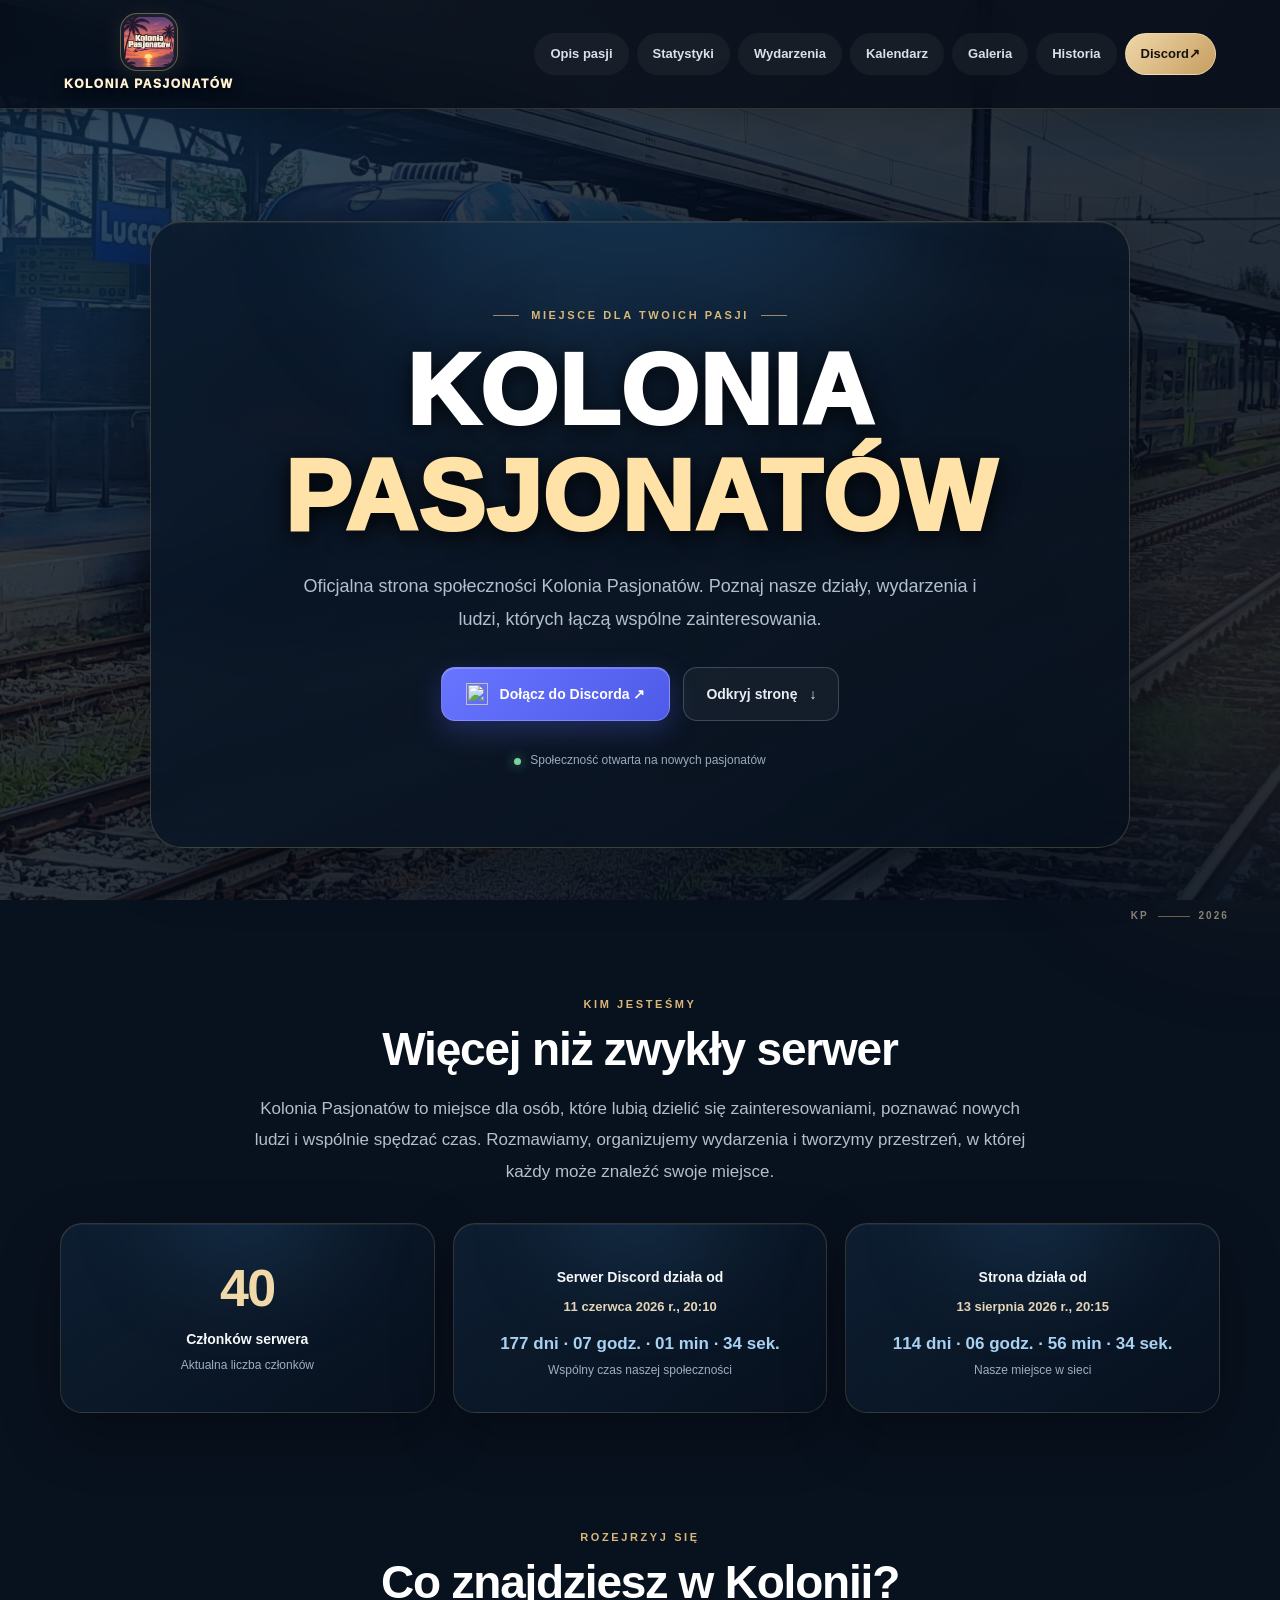
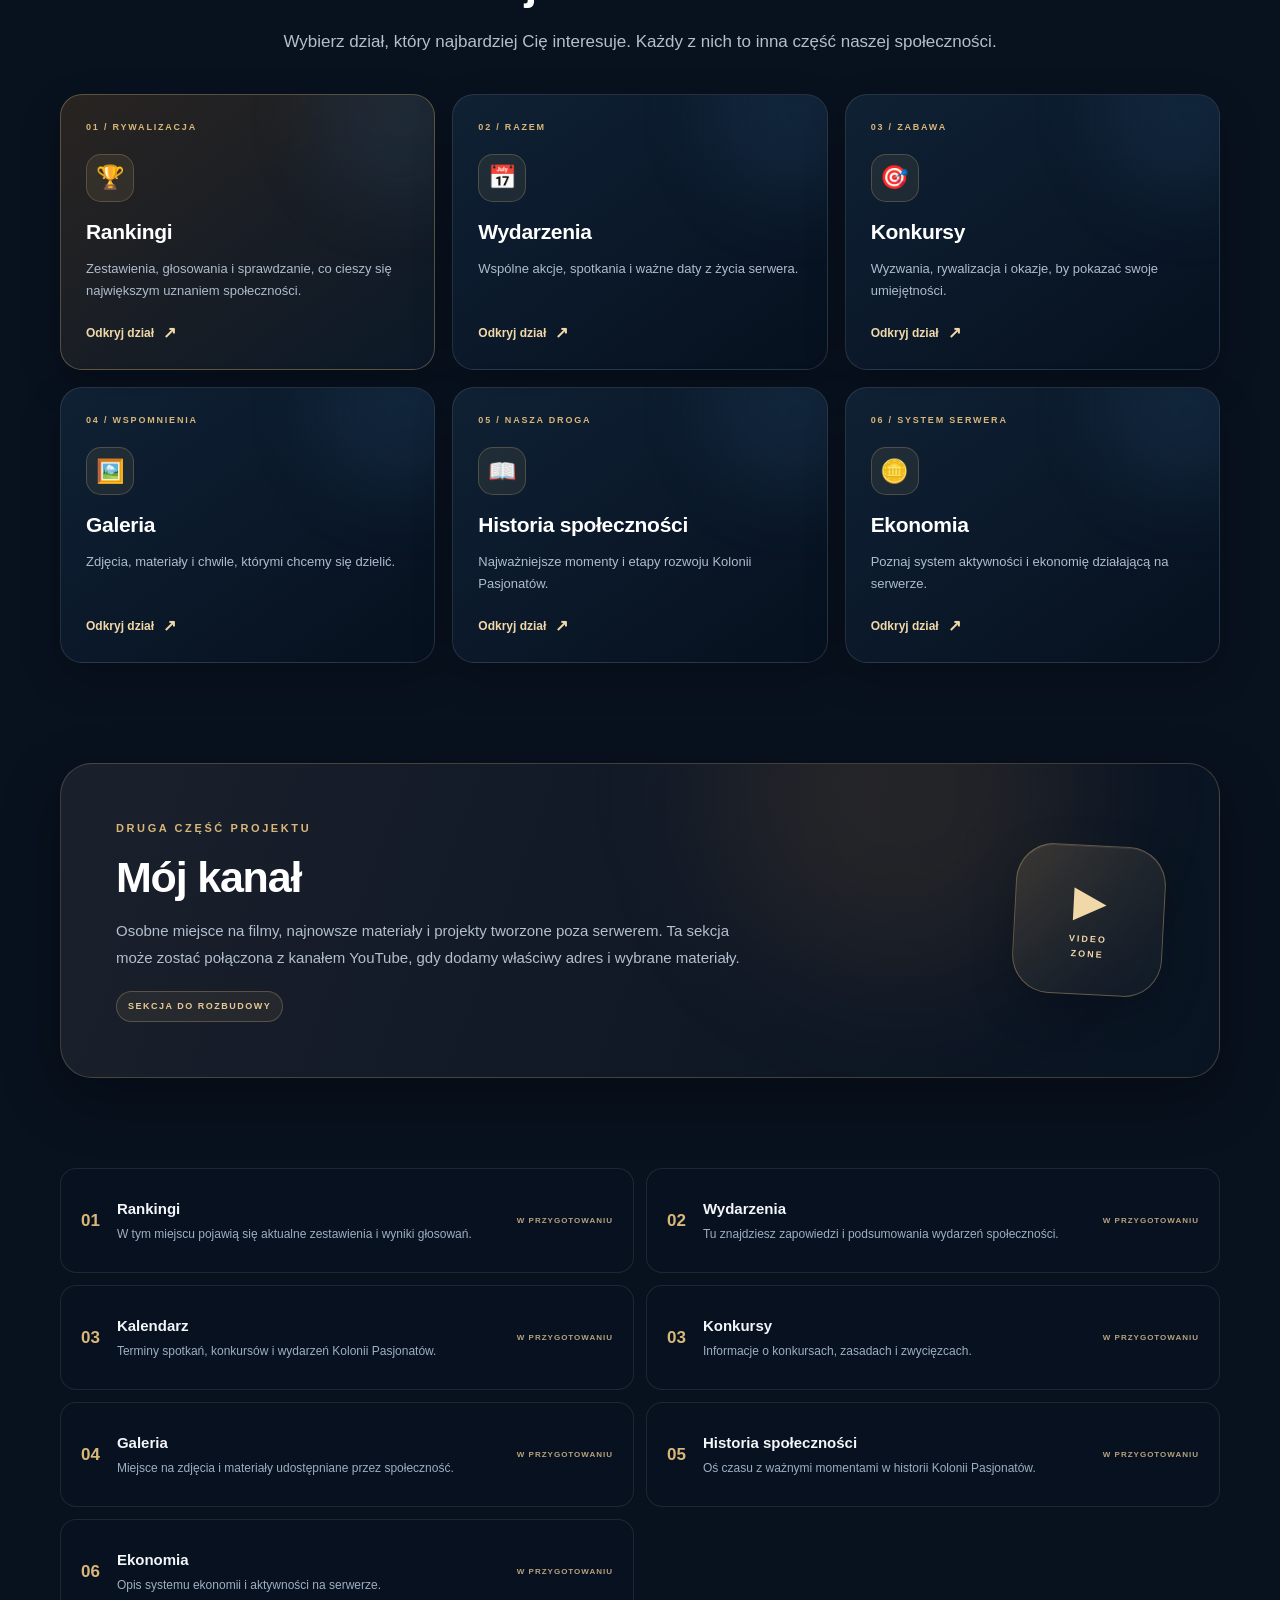
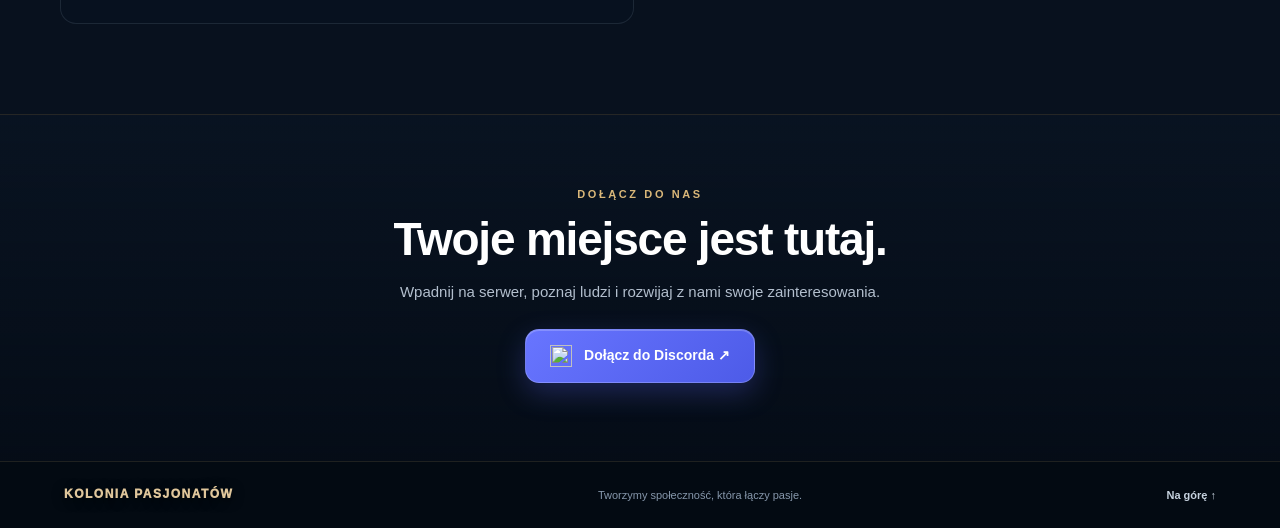
==== commit 6ee0e561: "Przywrócenie dawnych sekcji w nawigacji strony" ====
--- a/index.html
+++ b/index.html
@@ -15,9 +15,12 @@
             <span class="brand-name">KOLONIA PASJONATÓW</span>
         </a>
         <nav class="main-navigation" aria-label="Nawigacja główna">
-            <a href="#o-nas">O nas</a>
-            <a href="#dzialy">Nasze działy</a>
-            <a href="#kanal">Mój kanał</a>
+            <a href="#o-nas">Opis pasji</a>
+            <a href="#statystyki">Statystyki</a>
+            <a href="#wydarzenia">Wydarzenia</a>
+            <a href="#kalendarz">Kalendarz</a>
+            <a href="#galeria">Galeria</a>
+            <a href="#historia">Historia</a>
             <a class="nav-join" href="https://discord.gg/886u97g22Q" target="_blank" rel="noopener noreferrer">Discord <span aria-hidden="true">↗</span></a>
         </nav>
     </header>
@@ -46,7 +49,7 @@
                 <h2 id="about-title">Więcej niż zwykły serwer</h2>
                 <p class="about-description">Kolonia Pasjonatów to miejsce dla osób, które lubią dzielić się zainteresowaniami, poznawać nowych ludzi i wspólnie spędzać czas. Rozmawiamy, organizujemy wydarzenia i tworzymy przestrzeń, w której każdy może znaleźć swoje miejsce.</p>
             </div>
-            <div class="stats-grid" aria-label="Statystyki Kolonii Pasjonatów">
+            <div class="stats-grid" id="statystyki" aria-label="Statystyki Kolonii Pasjonatów">
                 <article class="stat-card">
                     <span class="stat-value">40</span>
                     <span class="stat-label">Członków serwera</span>
@@ -134,6 +137,7 @@
         <section class="department-details page-section" aria-label="Zapowiedzi działów">
             <div class="detail-panel" id="rankingi"><span>01</span><div><h3>Rankingi</h3><p>W tym miejscu pojawią się aktualne zestawienia i wyniki głosowań.</p></div><em>W PRZYGOTOWANIU</em></div>
             <div class="detail-panel" id="wydarzenia"><span>02</span><div><h3>Wydarzenia</h3><p>Tu znajdziesz zapowiedzi i podsumowania wydarzeń społeczności.</p></div><em>W PRZYGOTOWANIU</em></div>
+            <div class="detail-panel" id="kalendarz"><span>03</span><div><h3>Kalendarz</h3><p>Terminy spotkań, konkursów i wydarzeń Kolonii Pasjonatów.</p></div><em>W PRZYGOTOWANIU</em></div>
             <div class="detail-panel" id="konkursy"><span>03</span><div><h3>Konkursy</h3><p>Informacje o konkursach, zasadach i zwycięzcach.</p></div><em>W PRZYGOTOWANIU</em></div>
             <div class="detail-panel" id="galeria"><span>04</span><div><h3>Galeria</h3><p>Miejsce na zdjęcia i materiały udostępniane przez społeczność.</p></div><em>W PRZYGOTOWANIU</em></div>
             <div class="detail-panel" id="historia"><span>05</span><div><h3>Historia społeczności</h3><p>Oś czasu z ważnymi momentami w historii Kolonii Pasjonatów.</p></div><em>W PRZYGOTOWANIU</em></div>
--- a/style.css
+++ b/style.css
@@ -116,10 +116,11 @@
     transform: rotate(-3deg);
 }
 .brand-name, .footer-brand {
-    color: #ead8b6;
-    font-size: 10px;
-    font-weight: 850;
-    letter-spacing: 1.25px;
+    color: #fff1d2;
+    font-size: 12px;
+    font-weight: 950;
+    letter-spacing: 1.5px;
+    text-shadow: 0 2px 12px rgba(0, 0, 0, 0.9);
 }
 
 .main-navigation {
@@ -214,19 +215,19 @@
     max-width: 850px;
     margin: 0 auto;
     color: #fff;
-    font-size: clamp(38px, 6.2vw, 72px);
-    font-weight: 900;
-    letter-spacing: -2px;
-    line-height: 1.08;
+    font-size: clamp(48px, 8vw, 100px);
+    font-weight: 950;
+    letter-spacing: 1px;
+    line-height: 0.98;
     text-wrap: balance;
+    text-shadow: 0 5px 24px rgba(0, 0, 0, 0.8);
 }
 .hero h1 span {
     display: inline-block;
-    color: var(--color-gold-light);
-    background: linear-gradient(90deg, #f1dfbd, #c99e5f 58%, #f1dfbd);
-    background-clip: text;
-    -webkit-background-clip: text;
-    -webkit-text-fill-color: transparent;
+    margin-top: 8px;
+    color: #ffe2a8;
+    -webkit-text-fill-color: #ffe2a8;
+    text-shadow: 0 5px 22px rgba(0, 0, 0, 0.95);
 }
 .hero-description {
     max-width: 690px;
@@ -685,7 +686,7 @@
     .main-navigation a { min-height: 37px; padding: 7px 10px; font-size: 11px; }
     .hero { min-height: auto; padding: 48px 16px 65px; }
     .hero-content { padding: 40px 20px; border-radius: 24px; }
-    .hero h1 { letter-spacing: -1.2px; }
+    .hero h1 { font-size: clamp(43px, 11vw, 68px); letter-spacing: 0.2px; line-height: 1; }
     .hero-description { margin: 20px auto 25px; }
     .page-section { width: min(100% - 32px, 540px); }
     .about-section { padding: 15px 0 70px; }
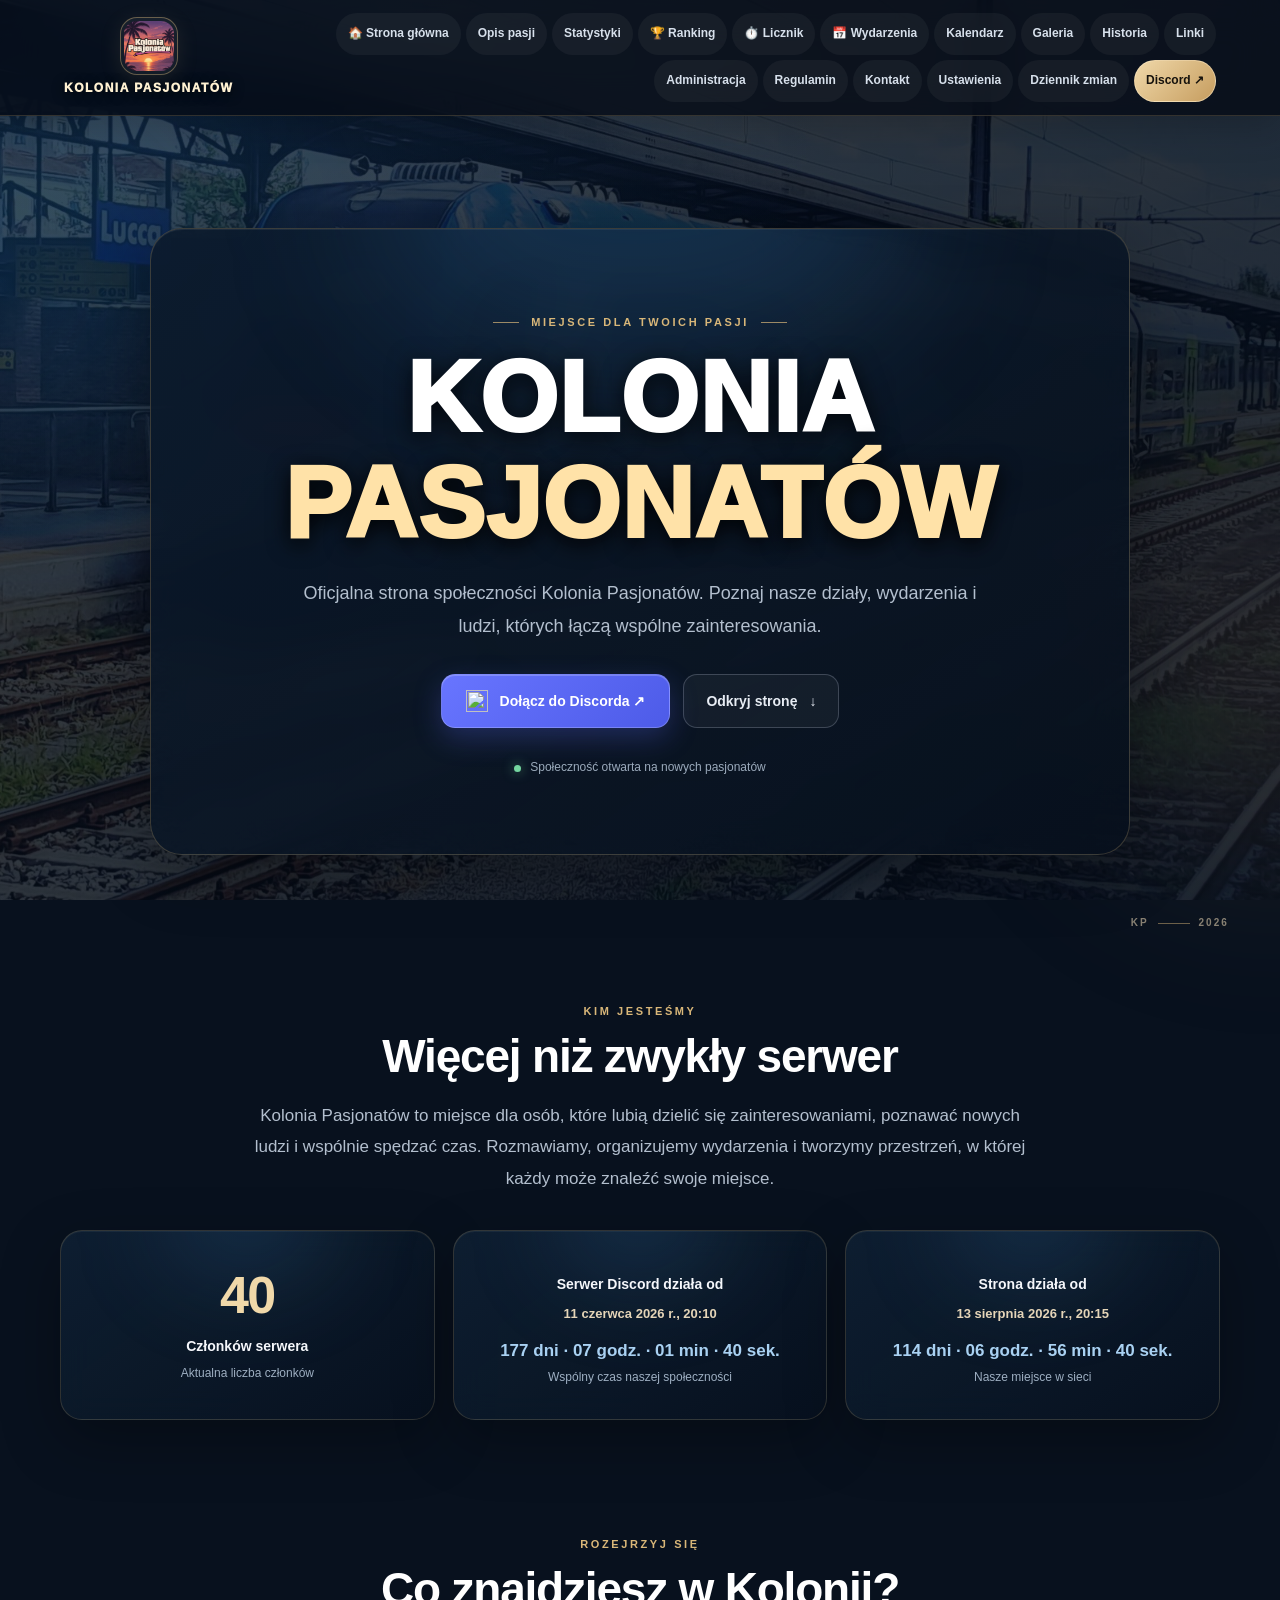
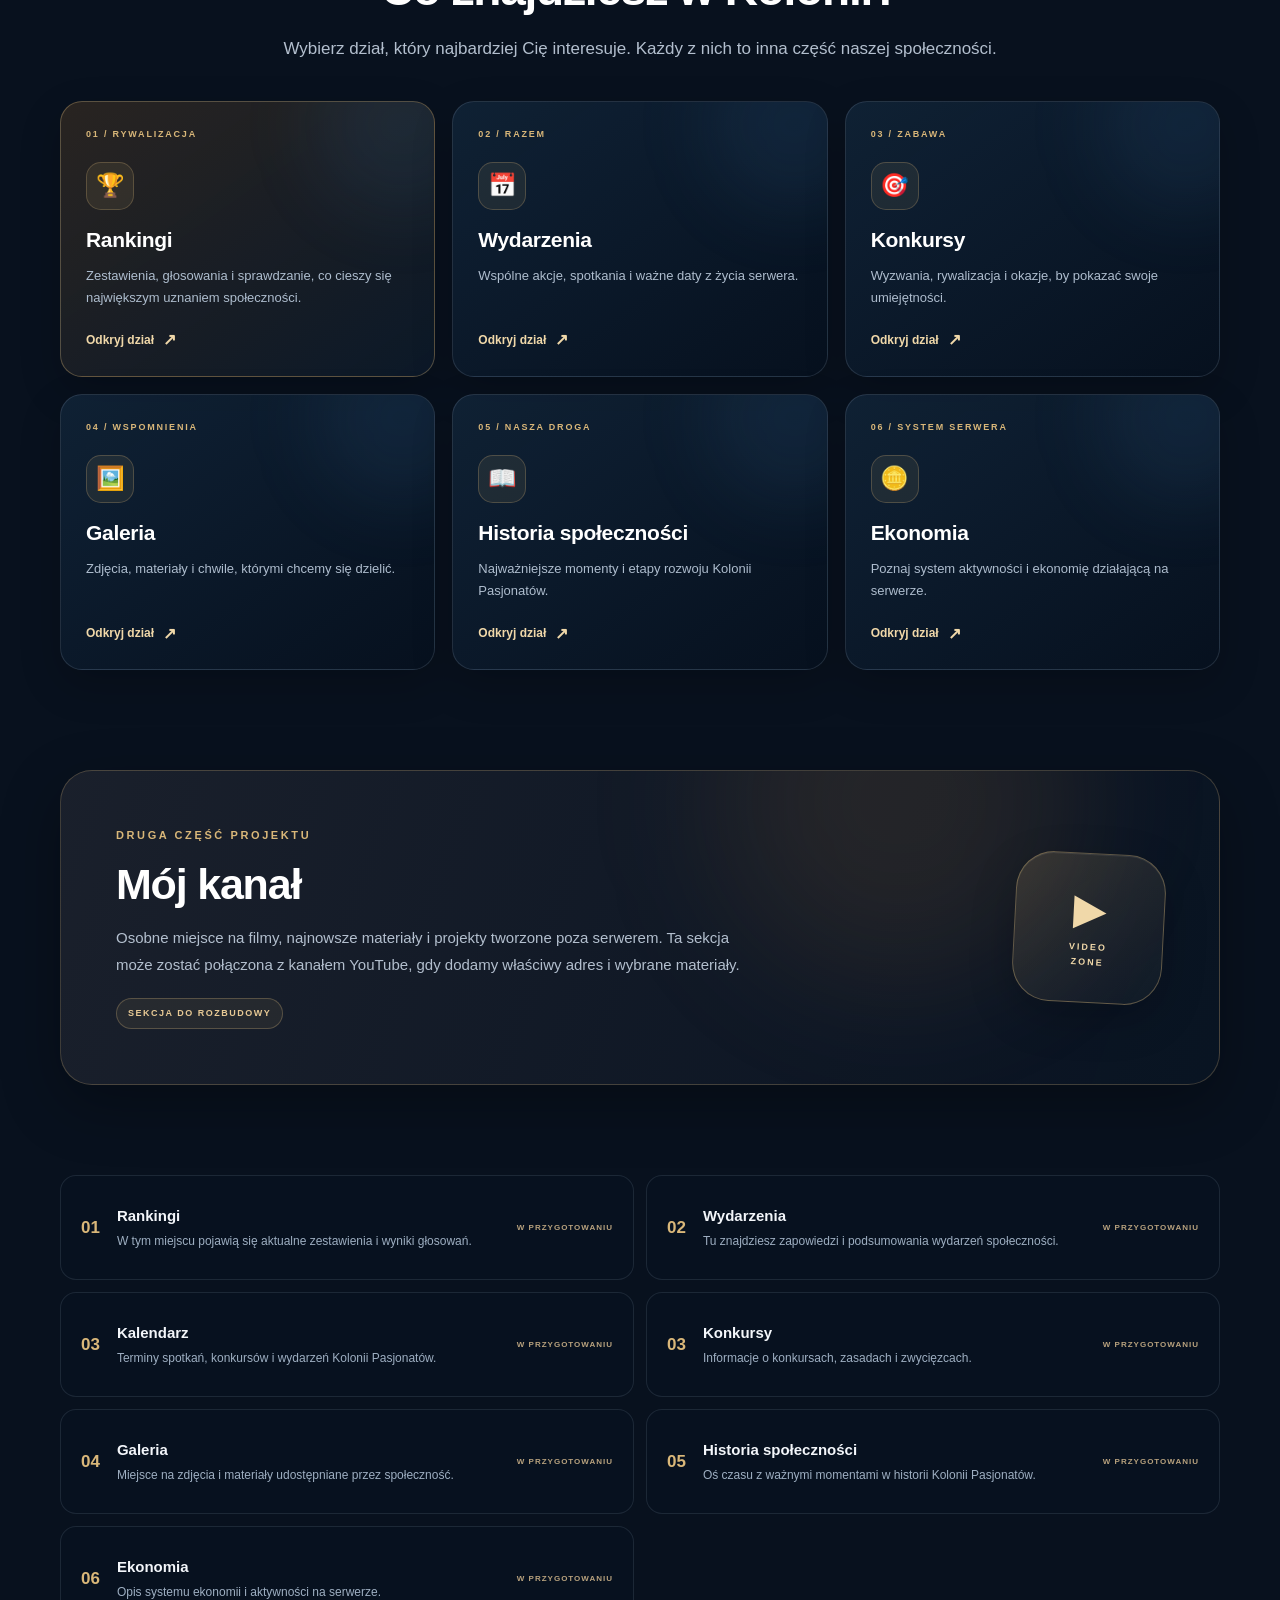
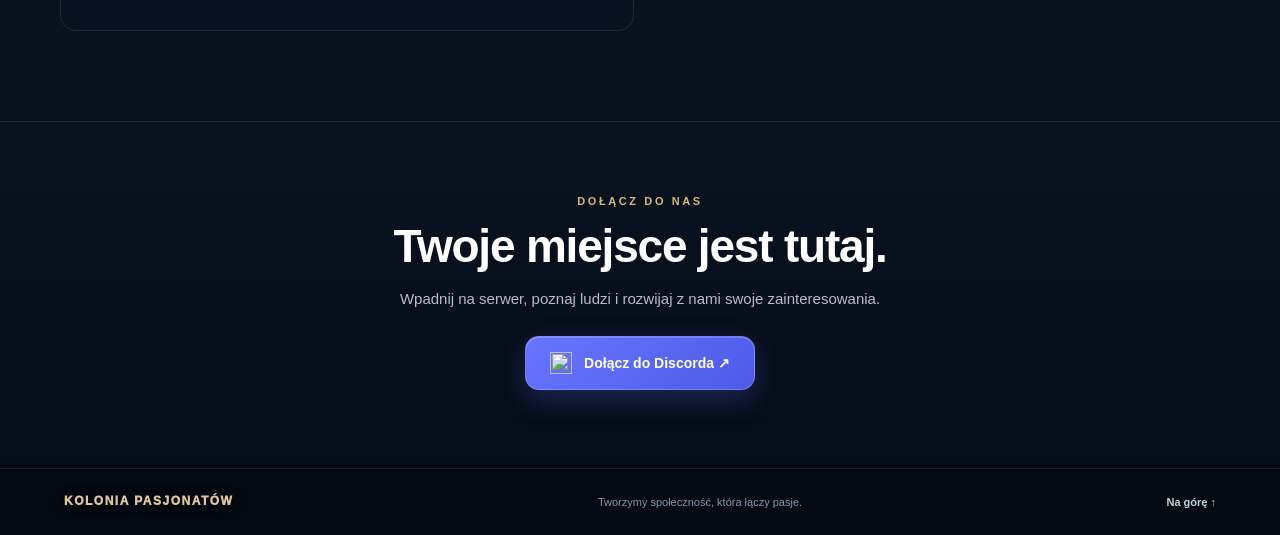
==== commit 580dcc11: "Przywrócenie pełnej nawigacji do wszystkich podstron" ====
--- a/index.html
+++ b/index.html
@@ -15,13 +15,22 @@
             <span class="brand-name">KOLONIA PASJONATÓW</span>
         </a>
         <nav class="main-navigation" aria-label="Nawigacja główna">
+            <a href="index.html">🏠 Strona główna</a>
             <a href="#o-nas">Opis pasji</a>
             <a href="#statystyki">Statystyki</a>
-            <a href="#wydarzenia">Wydarzenia</a>
-            <a href="#kalendarz">Kalendarz</a>
-            <a href="#galeria">Galeria</a>
-            <a href="#historia">Historia</a>
-            <a class="nav-join" href="https://discord.gg/886u97g22Q" target="_blank" rel="noopener noreferrer">Discord <span aria-hidden="true">↗</span></a>
+            <a href="ranking.html">🏆 Ranking</a>
+            <a href="licznik.html">⏱️ Licznik</a>
+            <a href="wydarzenia.html">📅 Wydarzenia</a>
+            <a href="kalendarz.html">Kalendarz</a>
+            <a href="galeria.html">Galeria</a>
+            <a href="historia.html">Historia</a>
+            <a href="linki.html">Linki</a>
+            <a href="administracja.html">Administracja</a>
+            <a href="regulamin.html">Regulamin</a>
+            <a href="kontakt.html">Kontakt</a>
+            <a href="ustawienia.html">Ustawienia</a>
+            <a href="zmiany.html">Dziennik zmian</a>
+            <a class="nav-join" href="https://discord.gg/886u97g22Q" target="_blank" rel="noopener noreferrer">Discord ↗</a>
         </nav>
     </header>
 
--- a/style.css
+++ b/style.css
@@ -128,16 +128,16 @@
     align-items: center;
     justify-content: flex-end;
     flex-wrap: wrap;
-    gap: 8px;
+    gap: 5px;
 }
 .main-navigation a {
     display: inline-flex;
     align-items: center;
     justify-content: center;
     min-height: 42px;
-    padding: 9px 15px;
+    padding: 8px 11px;
     color: #d7e0eb;
-    font-size: 13px;
+    font-size: 12px;
     font-weight: 650;
     text-decoration: none;
     border: 1px solid transparent;
@@ -682,8 +682,8 @@
 @media (max-width: 700px) {
     .site-header { min-height: auto; flex-direction: column; gap: 13px; padding: 15px 16px 17px; }
     .brand-logo { width: 52px; height: 52px; }
-    .main-navigation { width: 100%; justify-content: center; gap: 5px; }
-    .main-navigation a { min-height: 37px; padding: 7px 10px; font-size: 11px; }
+    .main-navigation { width: 100%; justify-content: flex-start; flex-wrap: nowrap; gap: 5px; overflow-x: auto; padding: 3px 2px 8px; }
+    .main-navigation a { flex: 0 0 auto; min-height: 37px; padding: 7px 10px; font-size: 11px; }
     .hero { min-height: auto; padding: 48px 16px 65px; }
     .hero-content { padding: 40px 20px; border-radius: 24px; }
     .hero h1 { font-size: clamp(43px, 11vw, 68px); letter-spacing: 0.2px; line-height: 1; }
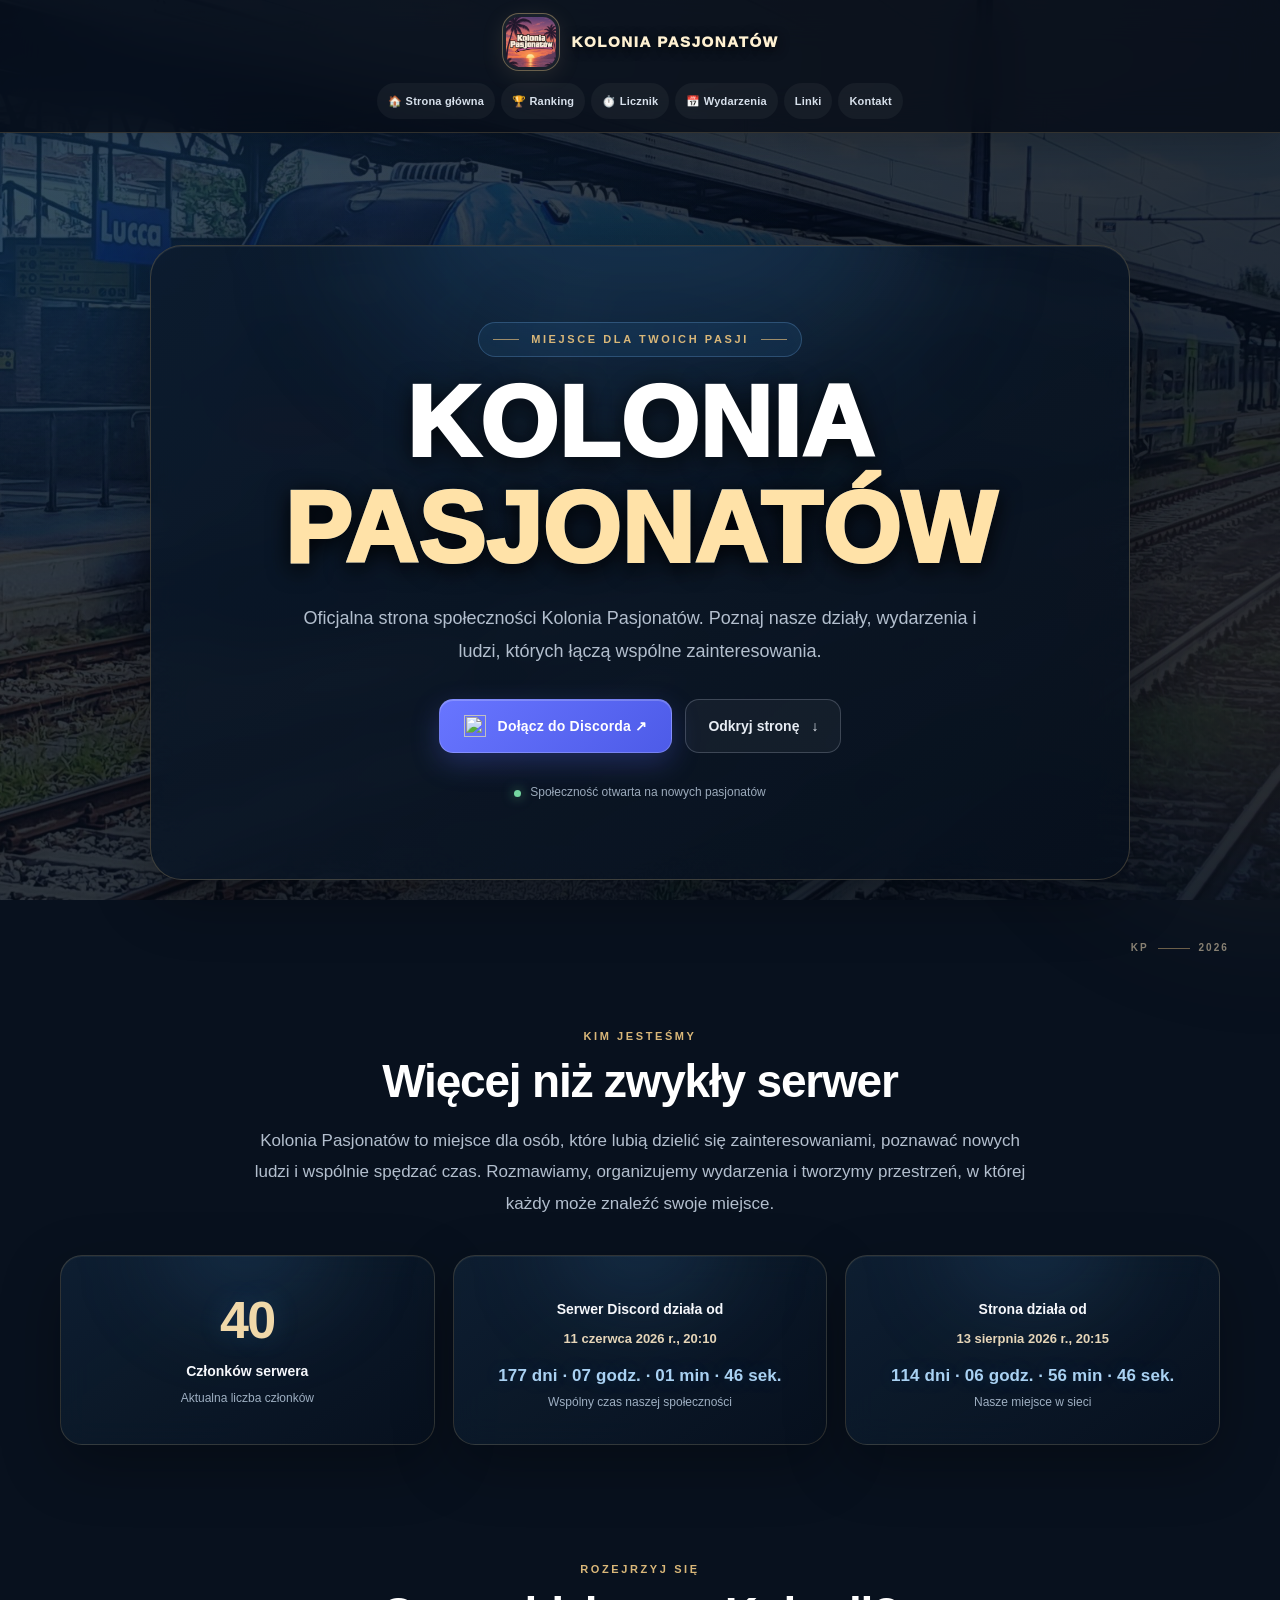
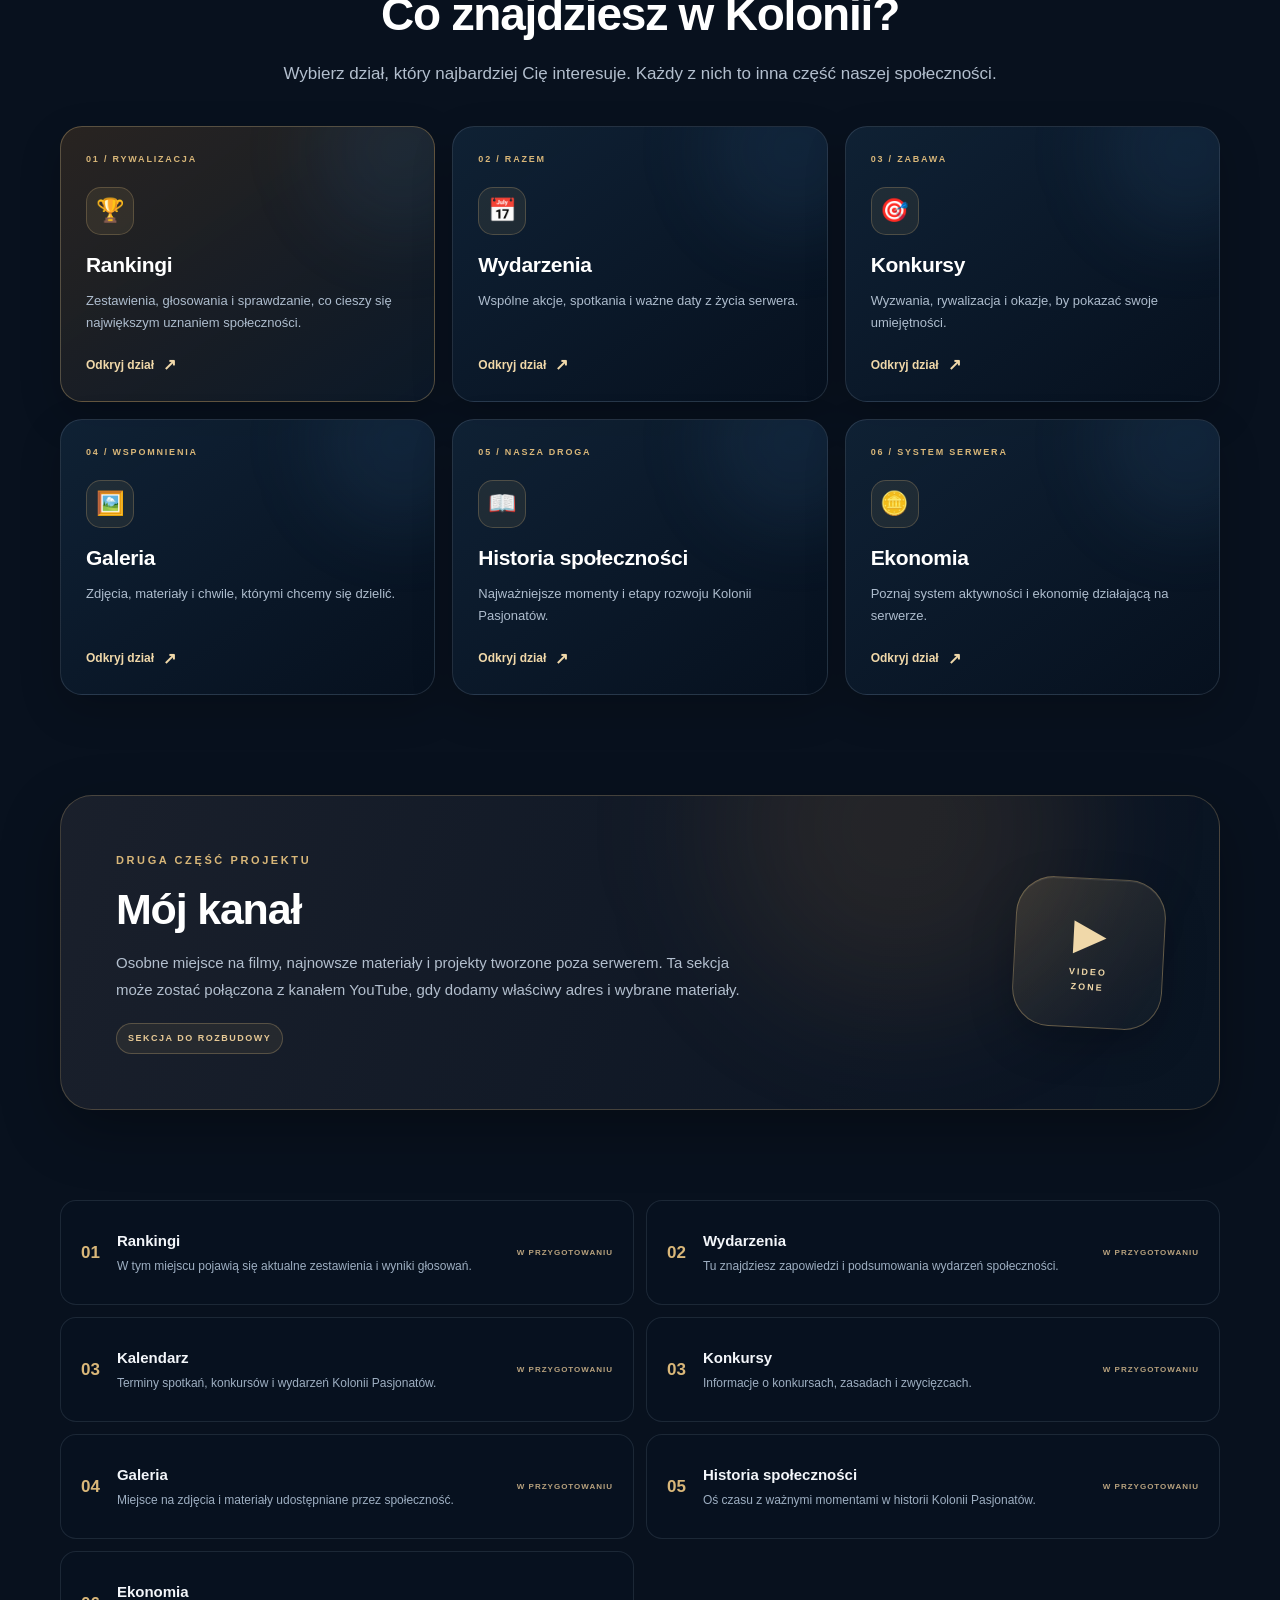
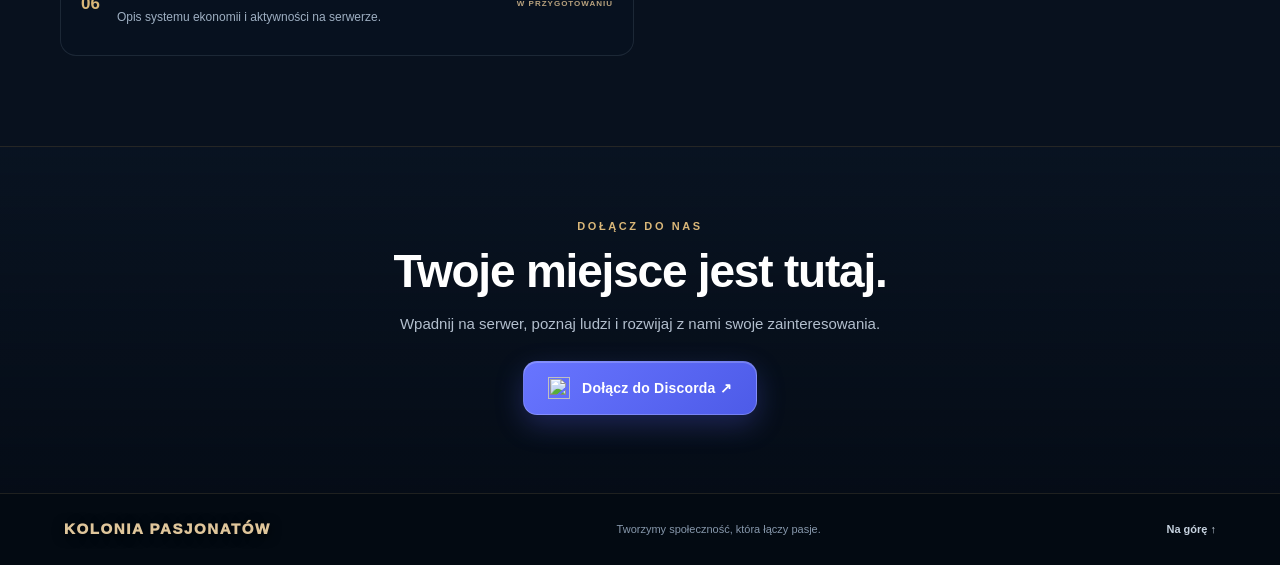
==== commit ef9c6319: "Ogranicz nawigację do sześciu głównych zakładek" ====
--- a/index.html
+++ b/index.html
@@ -16,21 +16,11 @@
         </a>
         <nav class="main-navigation" aria-label="Nawigacja główna">
             <a href="index.html">🏠 Strona główna</a>
-            <a href="#o-nas">Opis pasji</a>
-            <a href="#statystyki">Statystyki</a>
             <a href="ranking.html">🏆 Ranking</a>
             <a href="licznik.html">⏱️ Licznik</a>
             <a href="wydarzenia.html">📅 Wydarzenia</a>
-            <a href="kalendarz.html">Kalendarz</a>
-            <a href="galeria.html">Galeria</a>
-            <a href="historia.html">Historia</a>
             <a href="linki.html">Linki</a>
-            <a href="administracja.html">Administracja</a>
-            <a href="regulamin.html">Regulamin</a>
             <a href="kontakt.html">Kontakt</a>
-            <a href="ustawienia.html">Ustawienia</a>
-            <a href="zmiany.html">Dziennik zmian</a>
-            <a class="nav-join" href="https://discord.gg/886u97g22Q" target="_blank" rel="noopener noreferrer">Discord ↗</a>
         </nav>
     </header>
 
--- a/style.css
+++ b/style.css
@@ -1,3 +1,600 @@
+/* =========================================
+   WSPÓLNE STYLE STARSZYCH PODSTRON
+   Zachowane, aby dotychczasowe podstrony nadal miały swoje bazowe style.
+   ========================================= */
+
+/* =========================================
+   KOLONIA PASJONATÓW — nowoczesny wygląd
+   ========================================= */
+
+:root {
+    color-scheme: dark;
+    --color-bg: #07111f;
+    --color-panel: rgba(10, 22, 39, 0.76);
+    --color-panel-strong: rgba(8, 18, 33, 0.9);
+    --color-text: #f5f8ff;
+    --color-muted: #b8c7da;
+    --color-blue: #78b7ff;
+    --color-blue-bright: #3d9cff;
+    --color-discord: #5865f2;
+    --radius-small: 12px;
+    --radius-medium: 20px;
+    --radius-large: 30px;
+    --shadow-soft: 0 18px 55px rgba(0, 0, 0, 0.28);
+    --transition: 220ms ease;
+}
+
+* {
+    box-sizing: border-box;
+}
+
+html {
+    min-height: 100%;
+    scroll-behavior: smooth;
+    scrollbar-color: #3979b8 #081525;
+}
+
+body {
+    min-height: 100vh;
+    margin: 0;
+    overflow-x: hidden;
+    color: var(--color-text);
+    font-family: Inter, "Segoe UI", Roboto, Arial, sans-serif;
+    background-color: var(--color-bg);
+    background-image:
+        radial-gradient(ellipse at 15% 15%, rgba(38, 119, 202, 0.22), transparent 42%),
+        linear-gradient(135deg, rgba(4, 12, 24, 0.72), rgba(5, 15, 29, 0.86)),
+        url("images/20260825_122050.jpg");
+    background-position: center, center, center;
+    background-size: cover;
+    background-attachment: fixed;
+    line-height: 1.6;
+    -webkit-font-smoothing: antialiased;
+}
+
+/* Delikatna poświata w tle */
+body::before,
+body::after {
+    position: fixed;
+    z-index: -1;
+    width: 380px;
+    height: 380px;
+    content: "";
+    pointer-events: none;
+    border-radius: 50%;
+    filter: blur(90px);
+    opacity: 0.22;
+    animation: ambient-glow 13s ease-in-out infinite alternate;
+}
+
+body::before {
+    top: 12%;
+    left: -180px;
+    background: #147bd1;
+}
+
+body::after {
+    right: -190px;
+    bottom: 5%;
+    background: #5148d9;
+    animation-delay: -6s;
+}
+
+a {
+    -webkit-tap-highlight-color: transparent;
+}
+
+a:focus-visible {
+    outline: 3px solid #a6d4ff;
+    outline-offset: 4px;
+}
+
+/* Górny pasek */
+.site-header {
+    position: relative;
+    z-index: 10;
+    width: 100%;
+    min-height: 112px;
+    display: flex;
+    align-items: center;
+    justify-content: space-between;
+    gap: 32px;
+    padding: 14px clamp(20px, 5vw, 76px);
+    background: rgba(5, 13, 25, 0.78);
+    border-bottom: 1px solid rgba(173, 211, 255, 0.13);
+    box-shadow: 0 10px 35px rgba(0, 0, 0, 0.16);
+    backdrop-filter: blur(18px);
+    -webkit-backdrop-filter: blur(18px);
+    animation: header-enter 700ms ease both;
+}
+
+.brand {
+    display: inline-flex;
+    flex-direction: column;
+    align-items: center;
+    gap: 5px;
+    flex-shrink: 0;
+    color: var(--color-text);
+    text-decoration: none;
+    transition: transform var(--transition);
+}
+
+.brand:hover {
+    transform: translateY(-2px);
+}
+
+.brand-logo {
+    display: block;
+    width: 62px;
+    height: 62px;
+    padding: 3px;
+    object-fit: contain;
+    border: 1px solid rgba(151, 204, 255, 0.34);
+    border-radius: 19px;
+    background: rgba(255, 255, 255, 0.07);
+    box-shadow: 0 5px 22px rgba(39, 137, 225, 0.2);
+    transition: border-color var(--transition), box-shadow var(--transition), transform var(--transition);
+}
+
+.brand:hover .brand-logo {
+    border-color: rgba(151, 204, 255, 0.8);
+    box-shadow: 0 8px 28px rgba(39, 137, 225, 0.36);
+    transform: rotate(-3deg);
+}
+
+.brand-name {
+    color: #dcecff;
+    font-size: 11px;
+    font-weight: 750;
+    letter-spacing: 0.45px;
+}
+
+/* Nawigacja */
+.main-navigation {
+    display: flex;
+    align-items: center;
+    justify-content: flex-end;
+    flex-wrap: wrap;
+    gap: 8px;
+}
+
+.main-navigation a {
+    position: relative;
+    display: inline-flex;
+    align-items: center;
+    justify-content: center;
+    min-height: 42px;
+    padding: 9px 16px;
+    overflow: hidden;
+    color: #d8e5f5;
+    font-size: 13px;
+    font-weight: 650;
+    letter-spacing: 0.2px;
+    text-decoration: none;
+    border: 1px solid transparent;
+    border-radius: 999px;
+    background: rgba(255, 255, 255, 0.045);
+    transition: color var(--transition), background var(--transition), border-color var(--transition), transform var(--transition);
+}
+
+.main-navigation a:hover,
+.main-navigation a:focus-visible {
+    color: #ffffff;
+    background: rgba(65, 145, 225, 0.2);
+    border-color: rgba(126, 190, 255, 0.3);
+    transform: translateY(-2px);
+    outline: none;
+}
+
+/* Główna część strony */
+main {
+    position: relative;
+    z-index: 1;
+    min-height: calc(100vh - 112px);
+}
+
+.hero {
+    position: relative;
+    min-height: calc(100vh - 112px);
+    display: flex;
+    align-items: center;
+    justify-content: center;
+    padding: clamp(42px, 8vw, 100px) 22px;
+    text-align: center;
+}
+
+.hero-content {
+    position: relative;
+    isolation: isolate;
+    width: min(100%, 900px);
+    padding: clamp(36px, 6vw, 68px) clamp(22px, 5vw, 58px);
+    overflow: hidden;
+    background: linear-gradient(145deg, rgba(13, 30, 51, 0.86), rgba(6, 17, 32, 0.76));
+    border: 1px solid rgba(167, 210, 255, 0.2);
+    border-radius: var(--radius-large);
+    box-shadow: var(--shadow-soft), inset 0 1px 0 rgba(255, 255, 255, 0.07);
+    backdrop-filter: blur(18px);
+    -webkit-backdrop-filter: blur(18px);
+    animation: hero-enter 900ms cubic-bezier(0.2, 0.75, 0.25, 1) both;
+}
+
+.hero-content::before {
+    position: absolute;
+    z-index: -1;
+    top: -150px;
+    left: 50%;
+    width: 420px;
+    height: 260px;
+    content: "";
+    border-radius: 50%;
+    background: rgba(48, 139, 231, 0.2);
+    filter: blur(65px);
+    transform: translateX(-50%);
+}
+
+.hero-eyebrow {
+    display: inline-flex;
+    align-items: center;
+    justify-content: center;
+    margin: 0 0 18px;
+    padding: 7px 14px;
+    color: #b8dcff;
+    font-size: 11px;
+    font-weight: 800;
+    letter-spacing: 2px;
+    text-transform: uppercase;
+    border: 1px solid rgba(126, 190, 255, 0.24);
+    border-radius: 999px;
+    background: rgba(53, 132, 207, 0.12);
+}
+
+.hero h1 {
+    max-width: 780px;
+    margin: 0 auto;
+    color: #ffffff;
+    font-size: clamp(36px, 6.4vw, 66px);
+    font-weight: 850;
+    letter-spacing: -1.8px;
+    line-height: 1.1;
+    text-wrap: balance;
+}
+
+.hero h1 span {
+    display: inline-block;
+    color: #8bc6ff;
+    background: linear-gradient(90deg, #a9d8ff, #65adff 55%, #a9baff);
+    background-clip: text;
+    -webkit-background-clip: text;
+    -webkit-text-fill-color: transparent;
+}
+
+.hero-description {
+    max-width: 630px;
+    margin: 23px auto 32px;
+    color: var(--color-muted);
+    font-size: clamp(15px, 2vw, 18px);
+    line-height: 1.8;
+}
+
+/* Przycisk Discord */
+.discord-button {
+    position: relative;
+    display: inline-flex;
+    align-items: center;
+    justify-content: center;
+    gap: 12px;
+    min-height: 56px;
+    padding: 14px 27px;
+    overflow: hidden;
+    color: #ffffff;
+    background: linear-gradient(135deg, #6875ff, #4d5be8);
+    border: 1px solid rgba(255, 255, 255, 0.2);
+    border-radius: 16px;
+    font-size: 15px;
+    font-weight: 800;
+    letter-spacing: 0.2px;
+    text-decoration: none;
+    box-shadow: 0 10px 30px rgba(88, 101, 242, 0.32), inset 0 1px 0 rgba(255, 255, 255, 0.2);
+    transition: transform var(--transition), box-shadow var(--transition), filter var(--transition);
+}
+
+.discord-button::before {
+    position: absolute;
+    top: 0;
+    left: -120%;
+    width: 75%;
+    height: 100%;
+    content: "";
+    background: linear-gradient(100deg, transparent, rgba(255, 255, 255, 0.2), transparent);
+    transform: skewX(-20deg);
+    transition: left 550ms ease;
+}
+
+.discord-button img {
+    position: relative;
+    z-index: 1;
+    display: block;
+    width: 23px;
+    height: 23px;
+}
+
+.discord-button span {
+    position: relative;
+    z-index: 1;
+}
+
+.discord-button:hover,
+.discord-button:focus-visible {
+    filter: brightness(1.08);
+    box-shadow: 0 14px 38px rgba(88, 101, 242, 0.48), inset 0 1px 0 rgba(255, 255, 255, 0.24);
+    transform: translateY(-4px);
+    outline: none;
+}
+
+.discord-button:hover::before {
+    left: 145%;
+}
+
+.discord-button:active {
+    transform: translateY(-1px) scale(0.98);
+}
+
+/* Animacje wejścia i delikatnego tła */
+@keyframes header-enter {
+    from { opacity: 0; transform: translateY(-14px); }
+    to { opacity: 1; transform: translateY(0); }
+}
+
+@keyframes hero-enter {
+    from { opacity: 0; transform: translateY(22px) scale(0.985); }
+    to { opacity: 1; transform: translateY(0) scale(1); }
+}
+
+@keyframes ambient-glow {
+    from { transform: translate3d(0, -15px, 0) scale(0.92); }
+    to { transform: translate3d(35px, 25px, 0) scale(1.12); }
+}
+
+/* Telefony i małe ekrany */
+@media (max-width: 700px) {
+    .site-header {
+        min-height: auto;
+        flex-direction: column;
+        align-items: center;
+        gap: 15px;
+        padding: 16px 18px 18px;
+    }
+
+    .brand-logo {
+        width: 54px;
+        height: 54px;
+        border-radius: 17px;
+    }
+
+    .main-navigation {
+        width: 100%;
+        justify-content: center;
+        gap: 6px;
+    }
+
+    .main-navigation a {
+        min-height: 38px;
+        padding: 8px 12px;
+        font-size: 12px;
+    }
+
+    main,
+    .hero {
+        min-height: calc(100vh - 145px);
+    }
+
+    .hero {
+        padding: 38px 16px;
+    }
+
+    .hero-content {
+        border-radius: 23px;
+    }
+
+    .hero h1 {
+        letter-spacing: -1px;
+    }
+}
+
+@media (max-width: 380px) {
+    .main-navigation {
+        gap: 4px;
+    }
+
+    .main-navigation a {
+        padding: 7px 9px;
+        font-size: 11px;
+    }
+
+    .hero-content {
+        padding: 32px 17px;
+    }
+}
+
+/* Szacunek dla ustawień ograniczających animacje */
+@media (prefers-reduced-motion: reduce) {
+    *,
+    *::before,
+    *::after {
+        scroll-behavior: auto !important;
+        animation-duration: 0.01ms !important;
+        animation-iteration-count: 1 !important;
+        transition-duration: 0.01ms !important;
+    }
+}
+
+/* Na urządzeniach dotykowych tło nie musi być przyklejone */
+@media (max-width: 900px) {
+    body {
+        background-attachment: scroll;
+    }
+}
+
+
+/* Opis społeczności i statystyki */
+.about-section {
+    width: min(1100px, calc(100% - 40px));
+    margin: 0 auto;
+    padding: 34px 0 clamp(70px, 9vw, 110px);
+}
+
+.section-heading {
+    max-width: 760px;
+    margin: 0 auto 34px;
+    text-align: center;
+    animation: hero-enter 850ms ease both;
+}
+
+.section-eyebrow {
+    margin: 0 0 10px;
+    color: #8bc6ff;
+    font-size: 11px;
+    font-weight: 800;
+    letter-spacing: 2px;
+    text-transform: uppercase;
+}
+
+.section-heading h2 {
+    margin: 0;
+    color: #fff;
+    font-size: clamp(28px, 4.5vw, 42px);
+    font-weight: 850;
+    letter-spacing: -1px;
+    line-height: 1.15;
+    text-wrap: balance;
+}
+
+.about-description {
+    margin: 18px auto 0;
+    color: var(--color-muted);
+    font-size: clamp(15px, 1.8vw, 17px);
+    line-height: 1.85;
+}
+
+.stats-grid {
+    display: grid;
+    grid-template-columns: repeat(3, minmax(0, 1fr));
+    gap: 18px;
+}
+
+.stat-card {
+    position: relative;
+    display: flex;
+    min-height: 190px;
+    flex-direction: column;
+    align-items: center;
+    justify-content: center;
+    padding: 28px 20px;
+    overflow: hidden;
+    text-align: center;
+    background: linear-gradient(145deg, rgba(13, 30, 51, 0.88), rgba(6, 17, 32, 0.8));
+    border: 1px solid rgba(167, 210, 255, 0.2);
+    border-radius: var(--radius-medium);
+    box-shadow: var(--shadow-soft), inset 0 1px 0 rgba(255, 255, 255, 0.06);
+    backdrop-filter: blur(16px);
+    -webkit-backdrop-filter: blur(16px);
+    transition: transform var(--transition), border-color var(--transition), box-shadow var(--transition);
+}
+
+.stat-card::before {
+    position: absolute;
+    top: -75px;
+    left: 50%;
+    width: 180px;
+    height: 130px;
+    content: "";
+    border-radius: 50%;
+    background: rgba(48, 139, 231, 0.18);
+    filter: blur(45px);
+    transform: translateX(-50%);
+    pointer-events: none;
+}
+
+.stat-card:hover {
+    border-color: rgba(126, 190, 255, 0.48);
+    box-shadow: 0 22px 55px rgba(0, 0, 0, 0.34), 0 0 25px rgba(48, 139, 231, 0.1);
+    transform: translateY(-6px);
+}
+
+.stat-value {
+    position: relative;
+    color: #a9d8ff;
+    font-size: clamp(38px, 5vw, 52px);
+    font-weight: 900;
+    letter-spacing: -1.5px;
+    line-height: 1.1;
+    text-shadow: 0 0 28px rgba(75, 157, 239, 0.2);
+    font-variant-numeric: tabular-nums;
+}
+
+.stat-value small {
+    font-size: 0.42em;
+    letter-spacing: 0;
+}
+
+.stat-label {
+    position: relative;
+    margin-top: 12px;
+    color: #f5f8ff;
+    font-size: 15px;
+    font-weight: 800;
+}
+
+.stat-note {
+    position: relative;
+    margin-top: 5px;
+    color: #9fb2c9;
+    font-size: 12px;
+}
+
+@media (max-width: 700px) {
+    .about-section {
+        width: min(100% - 32px, 520px);
+        padding-top: 18px;
+    }
+
+    .stats-grid {
+        grid-template-columns: 1fr;
+        gap: 13px;
+    }
+
+    .stat-card {
+        min-height: 155px;
+    }
+}
+
+
+.stat-date {
+    position: relative;
+    margin-top: 7px;
+    color: #dcecff;
+    font-size: 13px;
+    font-weight: 700;
+}
+
+.stat-counter {
+    position: relative;
+    display: block;
+    margin-top: 15px;
+    color: #a9d8ff;
+    font-size: clamp(15px, 1.7vw, 18px);
+    font-weight: 850;
+    letter-spacing: 0.1px;
+    line-height: 1.5;
+    font-variant-numeric: tabular-nums;
+    text-shadow: 0 0 20px rgba(75, 157, 239, 0.2);
+}
+
+
+/* =========================================
+   NOWA STRONA GŁÓWNA I PEŁNA NAWIGACJA
+   ========================================= */
+
 /* =========================================
    KOLONIA PASJONATÓW — projekt strony głównej
    ========================================= */
@@ -74,10 +671,11 @@
     width: 100%;
     min-height: 104px;
     display: flex;
-    align-items: center;
-    justify-content: space-between;
-    gap: 30px;
-    padding: 13px clamp(20px, 5vw, 76px);
+    flex-direction: column;
+    align-items: center;
+    justify-content: center;
+    gap: 12px;
+    padding: 13px clamp(16px, 3vw, 48px);
     background: rgba(5, 12, 22, 0.82);
     border-bottom: 1px solid rgba(217, 183, 121, 0.2);
     box-shadow: 0 10px 35px rgba(0, 0, 0, 0.2);
@@ -88,9 +686,9 @@
 
 .brand {
     display: inline-flex;
-    flex-direction: column;
-    align-items: center;
-    gap: 4px;
+    flex-direction: row;
+    align-items: center;
+    gap: 12px;
     flex-shrink: 0;
     color: var(--color-text);
     text-decoration: none;
@@ -117,27 +715,29 @@
 }
 .brand-name, .footer-brand {
     color: #fff1d2;
-    font-size: 12px;
+    font-size: 15px;
     font-weight: 950;
-    letter-spacing: 1.5px;
+    letter-spacing: 1.6px;
     text-shadow: 0 2px 12px rgba(0, 0, 0, 0.9);
 }
 
 .main-navigation {
     display: flex;
     align-items: center;
-    justify-content: flex-end;
+    justify-content: center;
     flex-wrap: wrap;
-    gap: 5px;
+    gap: 6px;
+    width: 100%;
+    max-width: 1500px;
 }
 .main-navigation a {
     display: inline-flex;
     align-items: center;
     justify-content: center;
-    min-height: 42px;
-    padding: 8px 11px;
+    min-height: 36px;
+    padding: 6px 10px;
     color: #d7e0eb;
-    font-size: 12px;
+    font-size: 11px;
     font-weight: 650;
     text-decoration: none;
     border: 1px solid transparent;
@@ -680,10 +1280,12 @@
     .hero-side-mark { display: none; }
 }
 @media (max-width: 700px) {
-    .site-header { min-height: auto; flex-direction: column; gap: 13px; padding: 15px 16px 17px; }
-    .brand-logo { width: 52px; height: 52px; }
-    .main-navigation { width: 100%; justify-content: flex-start; flex-wrap: nowrap; gap: 5px; overflow-x: auto; padding: 3px 2px 8px; }
-    .main-navigation a { flex: 0 0 auto; min-height: 37px; padding: 7px 10px; font-size: 11px; }
+    .site-header { min-height: auto; flex-direction: column; gap: 12px; padding: 14px 12px 15px; }
+    .brand { gap: 9px; }
+    .brand-logo { width: 48px; height: 48px; }
+    .brand-name { font-size: 12px; }
+    .main-navigation { width: 100%; justify-content: flex-start; flex-wrap: nowrap; gap: 5px; overflow-x: auto; padding: 3px 2px 8px; scrollbar-width: thin; }
+    .main-navigation a { flex: 0 0 auto; min-height: 36px; padding: 7px 9px; font-size: 10px; }
     .hero { min-height: auto; padding: 48px 16px 65px; }
     .hero-content { padding: 40px 20px; border-radius: 24px; }
     .hero h1 { font-size: clamp(43px, 11vw, 68px); letter-spacing: 0.2px; line-height: 1; }
@@ -724,3 +1326,67 @@
         transition-duration: 0.01ms !important;
     }
 }
+
+
+
+/* Wspólna nawigacja na wszystkich podstronach */
+.kp-subpage-navigation,
+header.site-header .kp-subpage-navigation {
+    display: flex !important;
+    align-items: center;
+    justify-content: center !important;
+    flex-wrap: wrap;
+    gap: 7px;
+    width: 100% !important;
+    max-width: 1500px;
+    min-width: 0;
+    margin: 10px auto;
+    padding: 8px 10px;
+    box-sizing: border-box;
+}
+.kp-subpage-navigation a,
+header.site-header .kp-subpage-navigation a {
+    display: inline-flex;
+    align-items: center;
+    justify-content: center;
+    min-height: 35px;
+    padding: 7px 11px;
+    color: #e6edf7;
+    background: rgba(255,255,255,.055);
+    border: 1px solid rgba(190,210,235,.16);
+    border-radius: 999px;
+    font-size: 11px;
+    font-weight: 750;
+    line-height: 1.2;
+    text-decoration: none;
+    white-space: nowrap;
+    transition: .2s ease;
+}
+.kp-subpage-navigation a:hover,
+.kp-subpage-navigation a.active {
+    color: #fff1d2;
+    background: rgba(217,183,121,.15);
+    border-color: rgba(217,183,121,.5);
+    transform: translateY(-1px);
+}
+.kp-subpage-navigation a.kp-nav-discord {
+    color: #fff;
+    background: #5865f2;
+    border-color: #7580ff;
+}
+@media (max-width: 760px) {
+    .kp-subpage-navigation,
+    header.site-header .kp-subpage-navigation {
+        justify-content: flex-start !important;
+        flex-wrap: nowrap;
+        overflow-x: auto;
+        overflow-y: hidden;
+        scrollbar-width: thin;
+        padding: 7px 4px 10px;
+        -webkit-overflow-scrolling: touch;
+    }
+    .kp-subpage-navigation a,
+    header.site-header .kp-subpage-navigation a {
+        flex: 0 0 auto;
+    }
+}
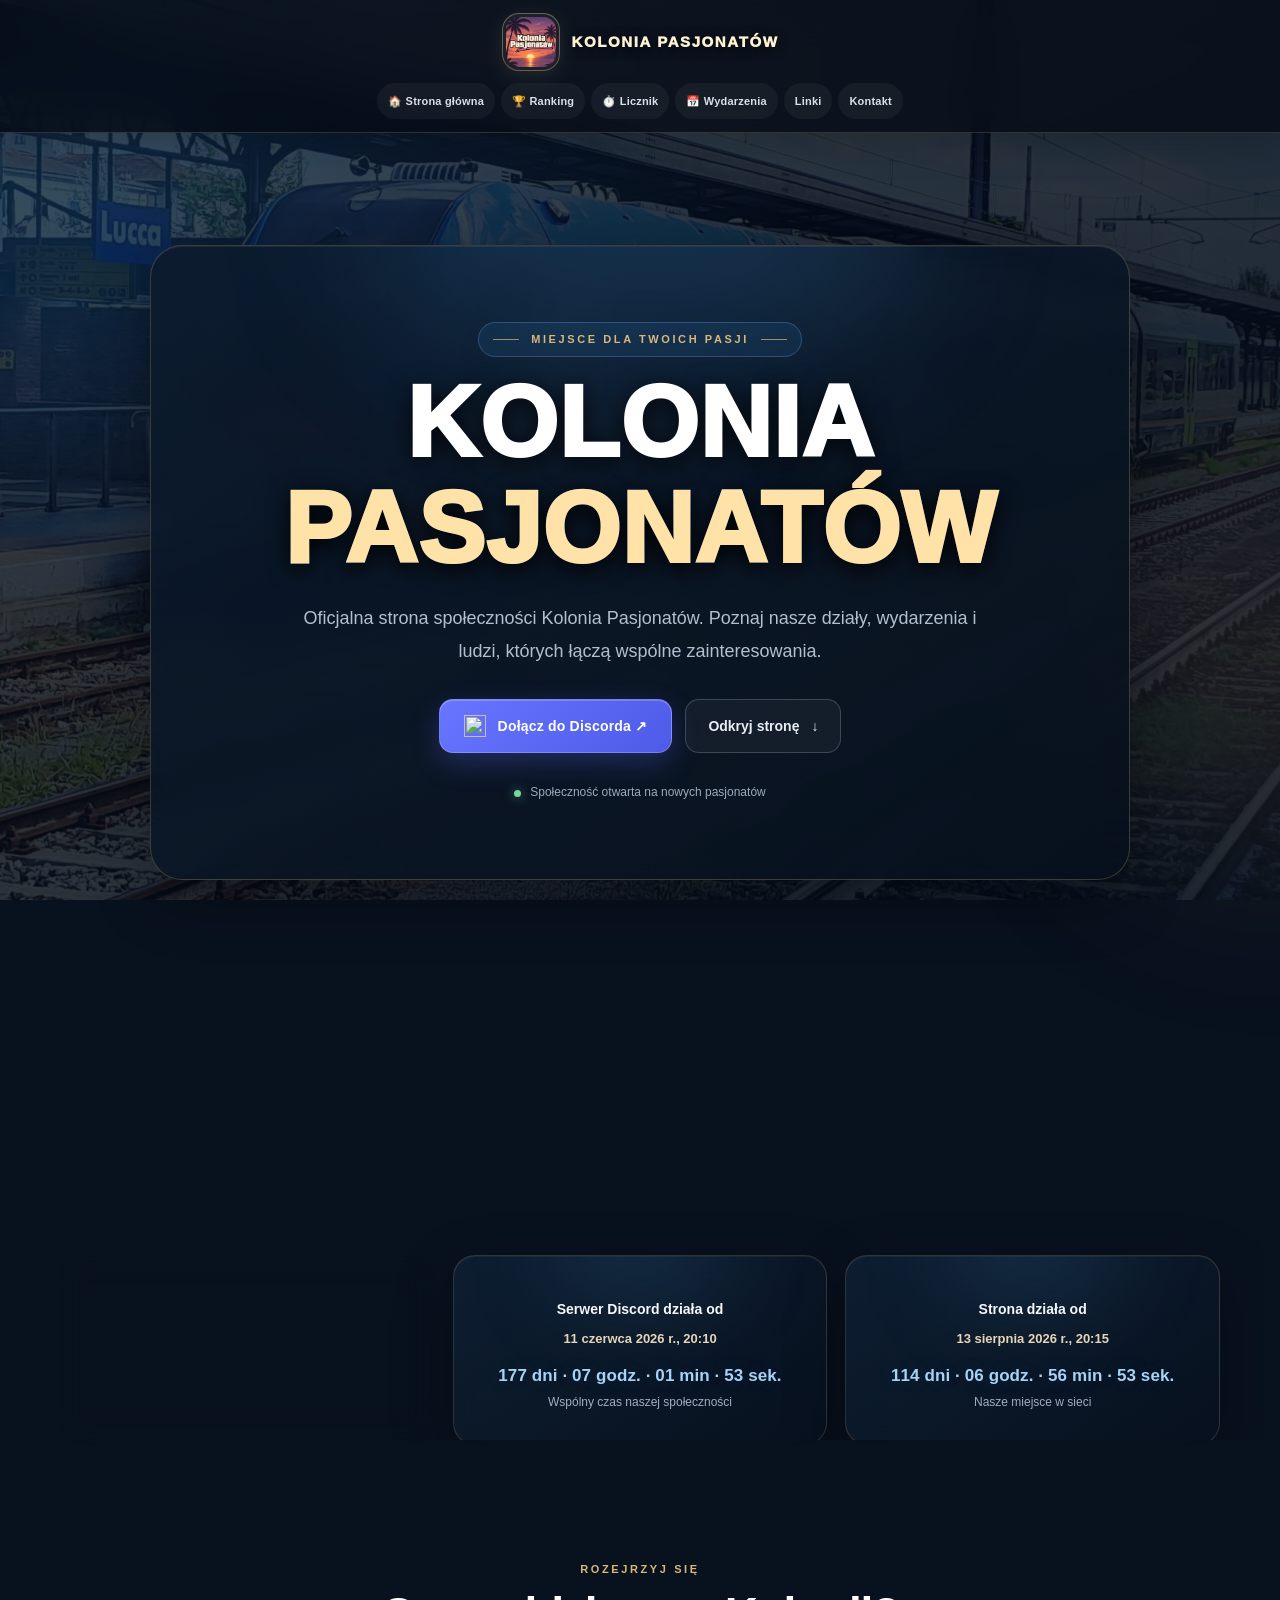
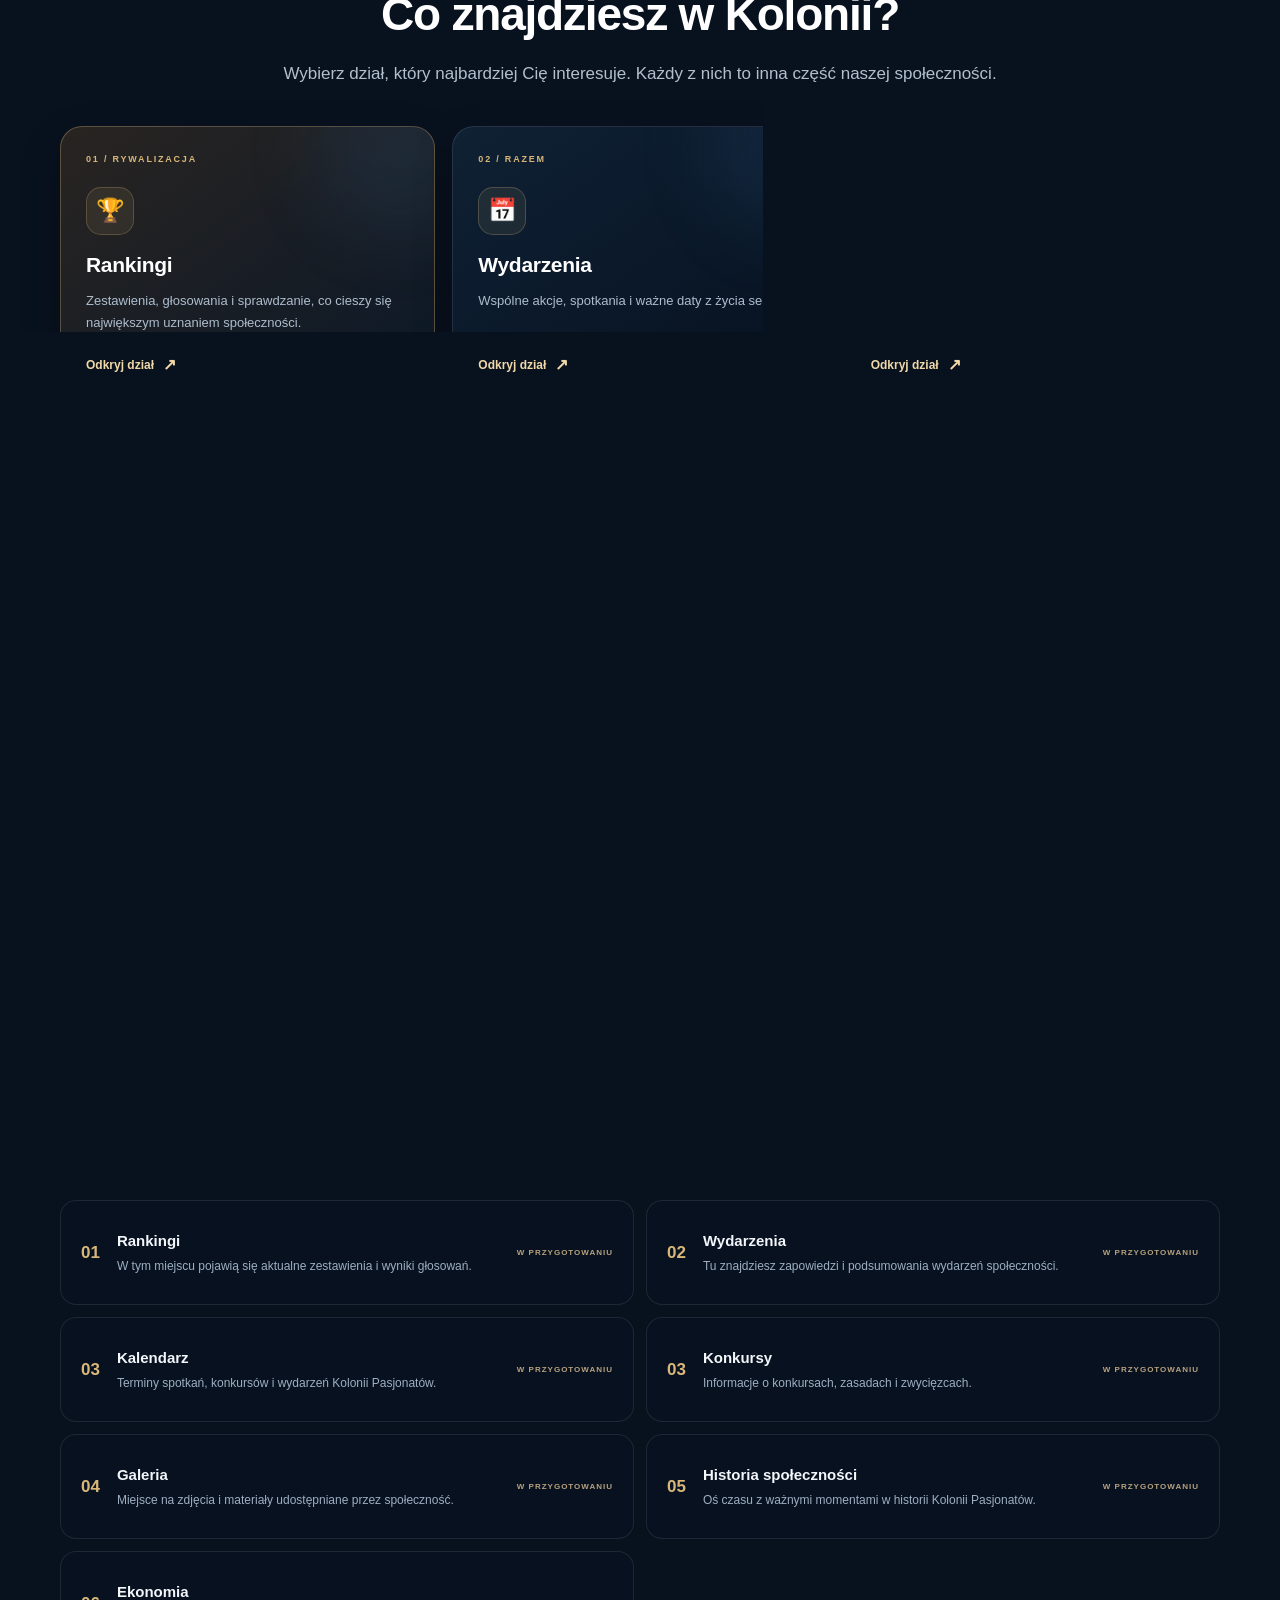
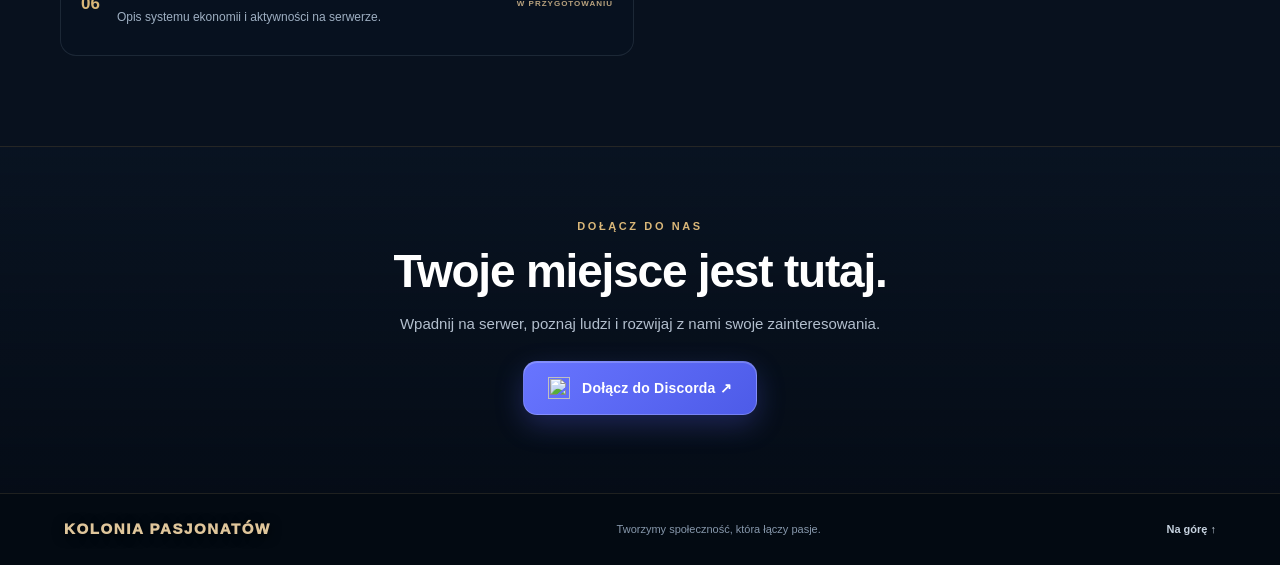
==== commit a70822b9: "Połącz kafelek rankingu z podstroną i uprość menu" ====
--- a/index.html
+++ b/index.html
@@ -76,7 +76,7 @@
                 <p class="about-description">Wybierz dział, który najbardziej Cię interesuje. Każdy z nich to inna część naszej społeczności.</p>
             </div>
             <div class="department-grid">
-                <a class="department-card department-featured" href="#rankingi">
+                <a class="department-card department-featured" href="ranking.html">
                     <span class="department-number">01 / RYWALIZACJA</span>
                     <span class="department-icon" aria-hidden="true">🏆</span>
                     <h3>Rankingi</h3>
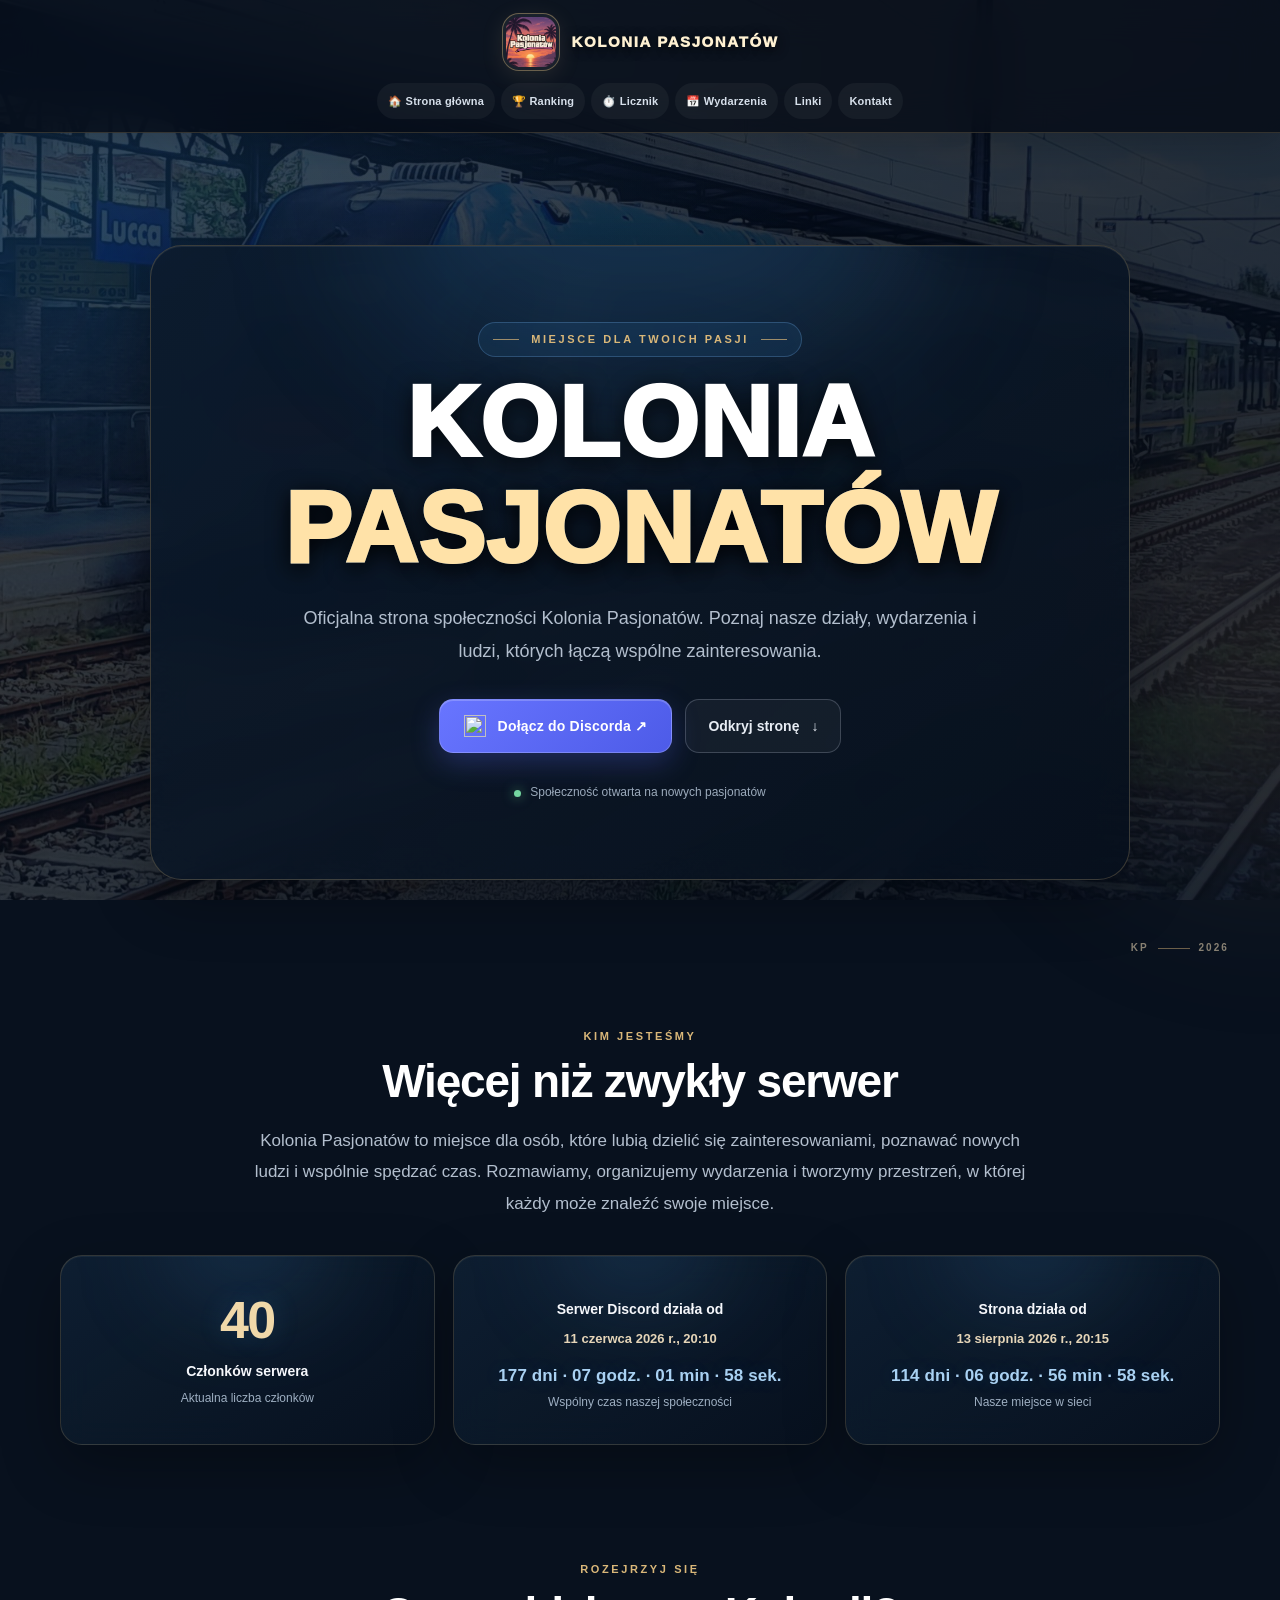
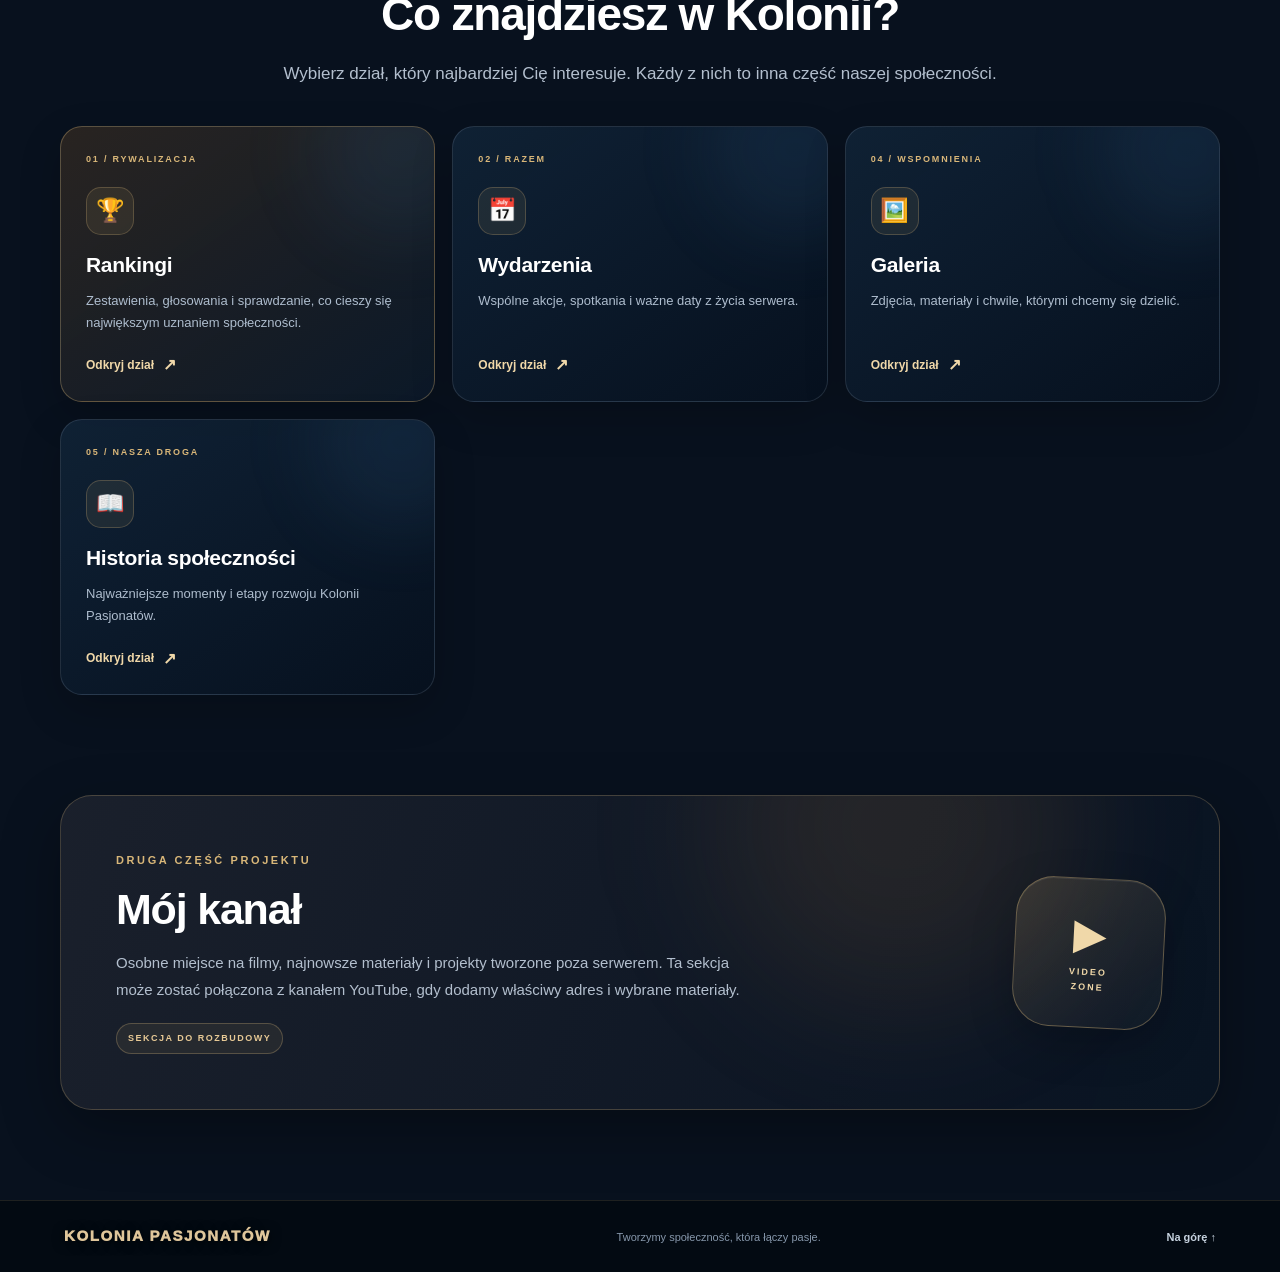
==== commit dda1f9f0: "Usuń powtórzone sekcje i dodaj animacje przewijania" ====
--- a/index.html
+++ b/index.html
@@ -42,14 +42,14 @@
             <div class="hero-side-mark" aria-hidden="true"><span>KP</span><i></i><span>2026</span></div>
         </section>
 
-        <section class="about-section page-section" id="o-nas" aria-labelledby="about-title">
+        <section class="about-section page-section reveal" id="o-nas" aria-labelledby="about-title">
             <div class="section-heading">
                 <p class="section-eyebrow">KIM JESTEŚMY</p>
                 <h2 id="about-title">Więcej niż zwykły serwer</h2>
                 <p class="about-description">Kolonia Pasjonatów to miejsce dla osób, które lubią dzielić się zainteresowaniami, poznawać nowych ludzi i wspólnie spędzać czas. Rozmawiamy, organizujemy wydarzenia i tworzymy przestrzeń, w której każdy może znaleźć swoje miejsce.</p>
             </div>
             <div class="stats-grid" id="statystyki" aria-label="Statystyki Kolonii Pasjonatów">
-                <article class="stat-card">
+                <article class="stat-card reveal-item">
                     <span class="stat-value">40</span>
                     <span class="stat-label">Członków serwera</span>
                     <span class="stat-note">Aktualna liczba członków</span>
@@ -69,60 +69,46 @@
             </div>
         </section>
 
-        <section class="departments-section page-section" id="dzialy" aria-labelledby="departments-title">
+        <section class="departments-section page-section reveal" id="dzialy" aria-labelledby="departments-title">
             <div class="section-heading section-heading-wide">
                 <p class="section-eyebrow">ROZEJRZYJ SIĘ</p>
                 <h2 id="departments-title">Co znajdziesz w Kolonii?</h2>
                 <p class="about-description">Wybierz dział, który najbardziej Cię interesuje. Każdy z nich to inna część naszej społeczności.</p>
             </div>
             <div class="department-grid">
-                <a class="department-card department-featured" href="ranking.html">
+                <a class="department-card department-featured reveal-item" href="ranking.html">
                     <span class="department-number">01 / RYWALIZACJA</span>
                     <span class="department-icon" aria-hidden="true">🏆</span>
                     <h3>Rankingi</h3>
                     <p>Zestawienia, głosowania i sprawdzanie, co cieszy się największym uznaniem społeczności.</p>
                     <span class="department-link">Odkryj dział <b aria-hidden="true">↗</b></span>
                 </a>
-                <a class="department-card" href="#wydarzenia">
+                <a class="department-card reveal-item" href="wydarzenia.html">
                     <span class="department-number">02 / RAZEM</span>
                     <span class="department-icon" aria-hidden="true">📅</span>
                     <h3>Wydarzenia</h3>
                     <p>Wspólne akcje, spotkania i ważne daty z życia serwera.</p>
                     <span class="department-link">Odkryj dział <b aria-hidden="true">↗</b></span>
                 </a>
-                <a class="department-card" href="#konkursy">
-                    <span class="department-number">03 / ZABAWA</span>
-                    <span class="department-icon" aria-hidden="true">🎯</span>
-                    <h3>Konkursy</h3>
-                    <p>Wyzwania, rywalizacja i okazje, by pokazać swoje umiejętności.</p>
-                    <span class="department-link">Odkryj dział <b aria-hidden="true">↗</b></span>
-                </a>
-                <a class="department-card" href="#galeria">
+                <a class="department-card reveal-item" href="galeria.html">
                     <span class="department-number">04 / WSPOMNIENIA</span>
                     <span class="department-icon" aria-hidden="true">🖼️</span>
                     <h3>Galeria</h3>
                     <p>Zdjęcia, materiały i chwile, którymi chcemy się dzielić.</p>
                     <span class="department-link">Odkryj dział <b aria-hidden="true">↗</b></span>
                 </a>
-                <a class="department-card" href="#historia">
+                <a class="department-card reveal-item" href="historia.html">
                     <span class="department-number">05 / NASZA DROGA</span>
                     <span class="department-icon" aria-hidden="true">📖</span>
                     <h3>Historia społeczności</h3>
                     <p>Najważniejsze momenty i etapy rozwoju Kolonii Pasjonatów.</p>
                     <span class="department-link">Odkryj dział <b aria-hidden="true">↗</b></span>
                 </a>
-                <a class="department-card" href="#ekonomia">
-                    <span class="department-number">06 / SYSTEM SERWERA</span>
-                    <span class="department-icon" aria-hidden="true">🪙</span>
-                    <h3>Ekonomia</h3>
-                    <p>Poznaj system aktywności i ekonomię działającą na serwerze.</p>
-                    <span class="department-link">Odkryj dział <b aria-hidden="true">↗</b></span>
-                </a>
             </div>
         </section>
 
-        <section class="channel-section page-section" id="kanal" aria-labelledby="channel-title">
-            <div class="channel-panel">
+        <section class="channel-section page-section reveal" id="kanal" aria-labelledby="channel-title">
+            <div class="channel-panel reveal-item">
                 <div class="channel-copy">
                     <p class="section-eyebrow">DRUGA CZĘŚĆ PROJEKTU</p>
                     <h2 id="channel-title">Mój kanał</h2>
@@ -131,28 +117,7 @@
                 </div>
                 <div class="channel-emblem" aria-hidden="true"><span>▶</span><small>VIDEO<br>ZONE</small></div>
             </div>
-        </section>
-
-        <section class="department-details page-section" aria-label="Zapowiedzi działów">
-            <div class="detail-panel" id="rankingi"><span>01</span><div><h3>Rankingi</h3><p>W tym miejscu pojawią się aktualne zestawienia i wyniki głosowań.</p></div><em>W PRZYGOTOWANIU</em></div>
-            <div class="detail-panel" id="wydarzenia"><span>02</span><div><h3>Wydarzenia</h3><p>Tu znajdziesz zapowiedzi i podsumowania wydarzeń społeczności.</p></div><em>W PRZYGOTOWANIU</em></div>
-            <div class="detail-panel" id="kalendarz"><span>03</span><div><h3>Kalendarz</h3><p>Terminy spotkań, konkursów i wydarzeń Kolonii Pasjonatów.</p></div><em>W PRZYGOTOWANIU</em></div>
-            <div class="detail-panel" id="konkursy"><span>03</span><div><h3>Konkursy</h3><p>Informacje o konkursach, zasadach i zwycięzcach.</p></div><em>W PRZYGOTOWANIU</em></div>
-            <div class="detail-panel" id="galeria"><span>04</span><div><h3>Galeria</h3><p>Miejsce na zdjęcia i materiały udostępniane przez społeczność.</p></div><em>W PRZYGOTOWANIU</em></div>
-            <div class="detail-panel" id="historia"><span>05</span><div><h3>Historia społeczności</h3><p>Oś czasu z ważnymi momentami w historii Kolonii Pasjonatów.</p></div><em>W PRZYGOTOWANIU</em></div>
-            <div class="detail-panel" id="ekonomia"><span>06</span><div><h3>Ekonomia</h3><p>Opis systemu ekonomii i aktywności na serwerze.</p></div><em>W PRZYGOTOWANIU</em></div>
-        </section>
-
-        <section class="join-section" aria-labelledby="join-title">
-            <p class="section-eyebrow">DOŁĄCZ DO NAS</p>
-            <h2 id="join-title">Twoje miejsce jest tutaj.</h2>
-            <p>Wpadnij na serwer, poznaj ludzi i rozwijaj z nami swoje zainteresowania.</p>
-            <a class="discord-button" href="https://discord.gg/886u97g22Q" target="_blank" rel="noopener noreferrer">
-                <img src="https://cdn.simpleicons.org/discord/ffffff" alt="" aria-hidden="true">
-                <span>Dołącz do Discorda <span aria-hidden="true">↗</span></span>
-            </a>
-        </section>
-    </main>
+        </section></main>
 
     <footer class="site-footer">
         <a class="footer-brand" href="#start">KOLONIA PASJONATÓW</a>
@@ -177,6 +142,27 @@
             };
             updateCounters();
             window.setInterval(updateCounters, 1000);
+
+            // Delikatne pojawianie się sekcji podczas przewijania.
+            const revealItems = document.querySelectorAll(".reveal, .reveal-item");
+            if ("IntersectionObserver" in window) {
+                const observer = new IntersectionObserver((entries, currentObserver) => {
+                    entries.forEach((entry) => {
+                        if (entry.isIntersecting) {
+                            entry.target.classList.add("is-visible");
+                            currentObserver.unobserve(entry.target);
+                        }
+                    });
+                }, { threshold: 0.12, rootMargin: "0px 0px -35px 0px" });
+                revealItems.forEach((item, index) => {
+                    if (item.classList.contains("reveal-item")) {
+                        item.style.setProperty("--reveal-delay", `${(index % 6) * 75}ms`);
+                    }
+                    observer.observe(item);
+                });
+            } else {
+                revealItems.forEach((item) => item.classList.add("is-visible"));
+            }
         })();
     </script>
 </body>
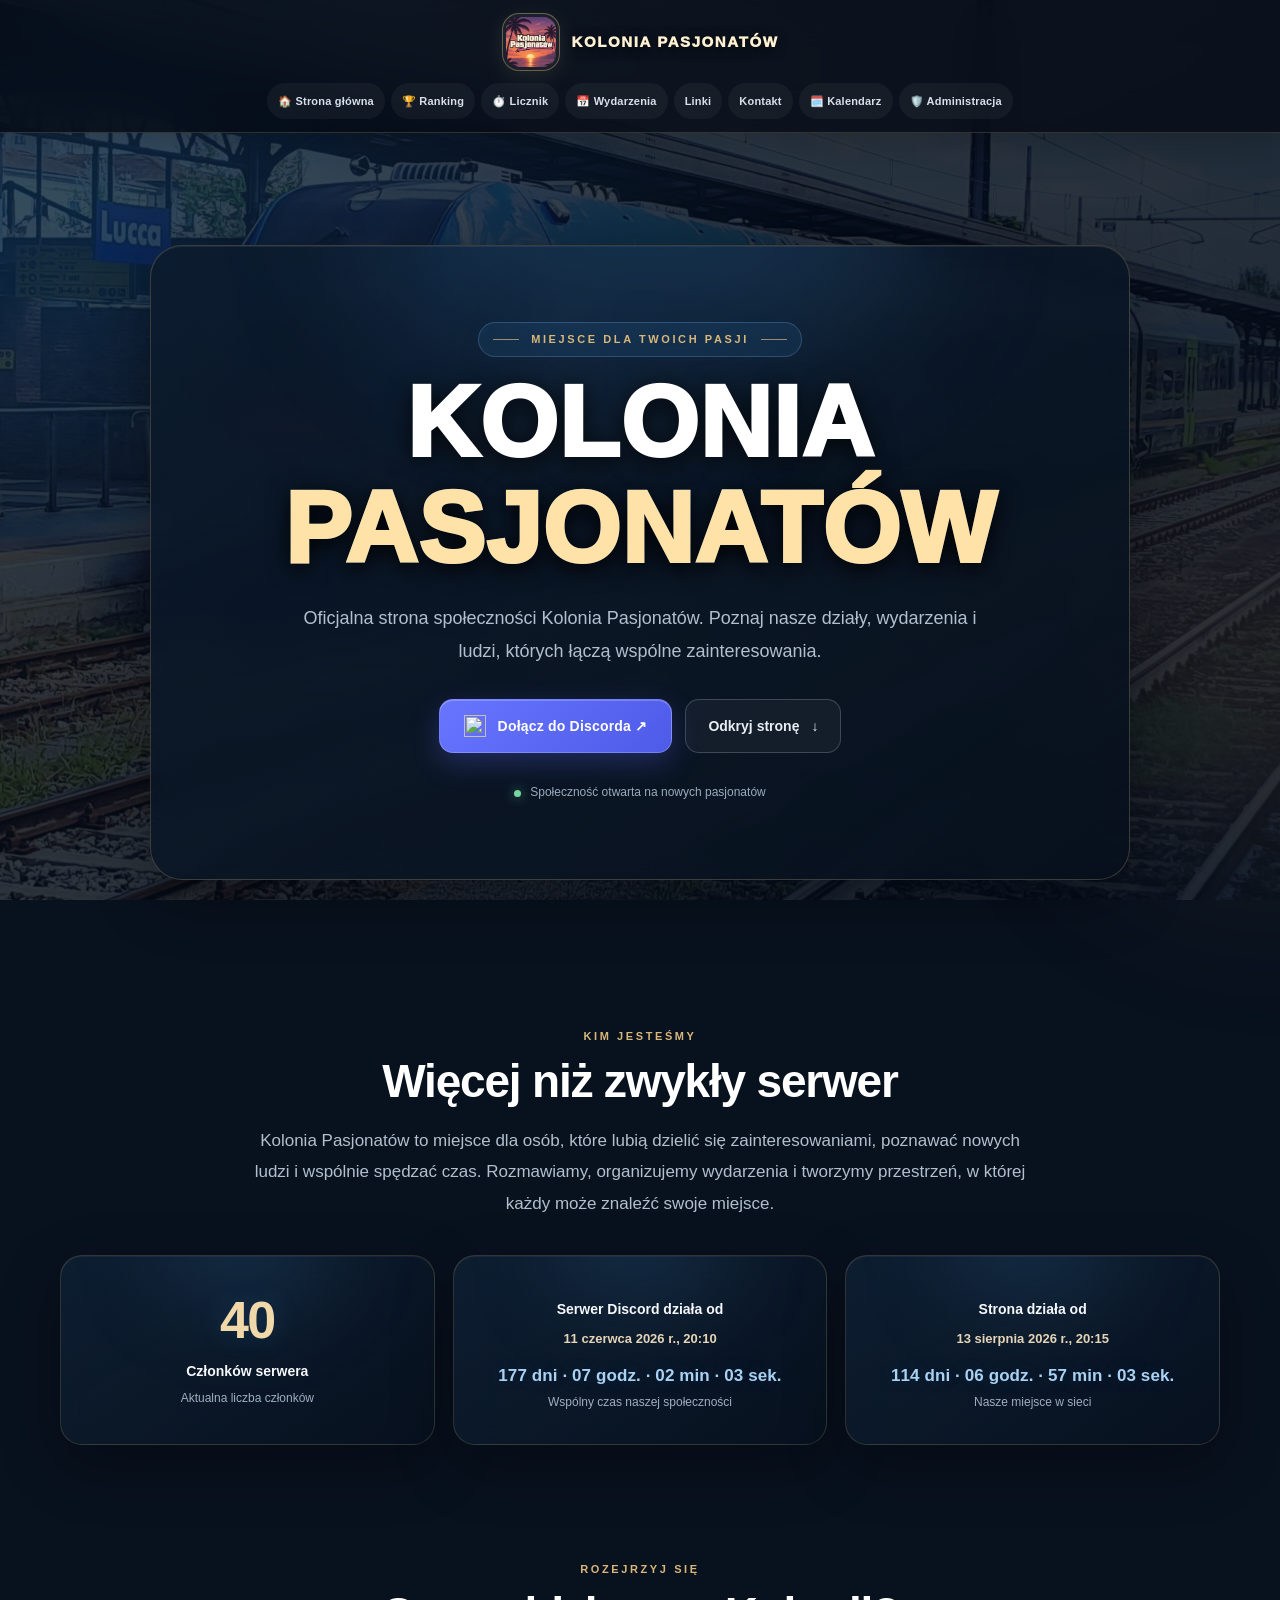
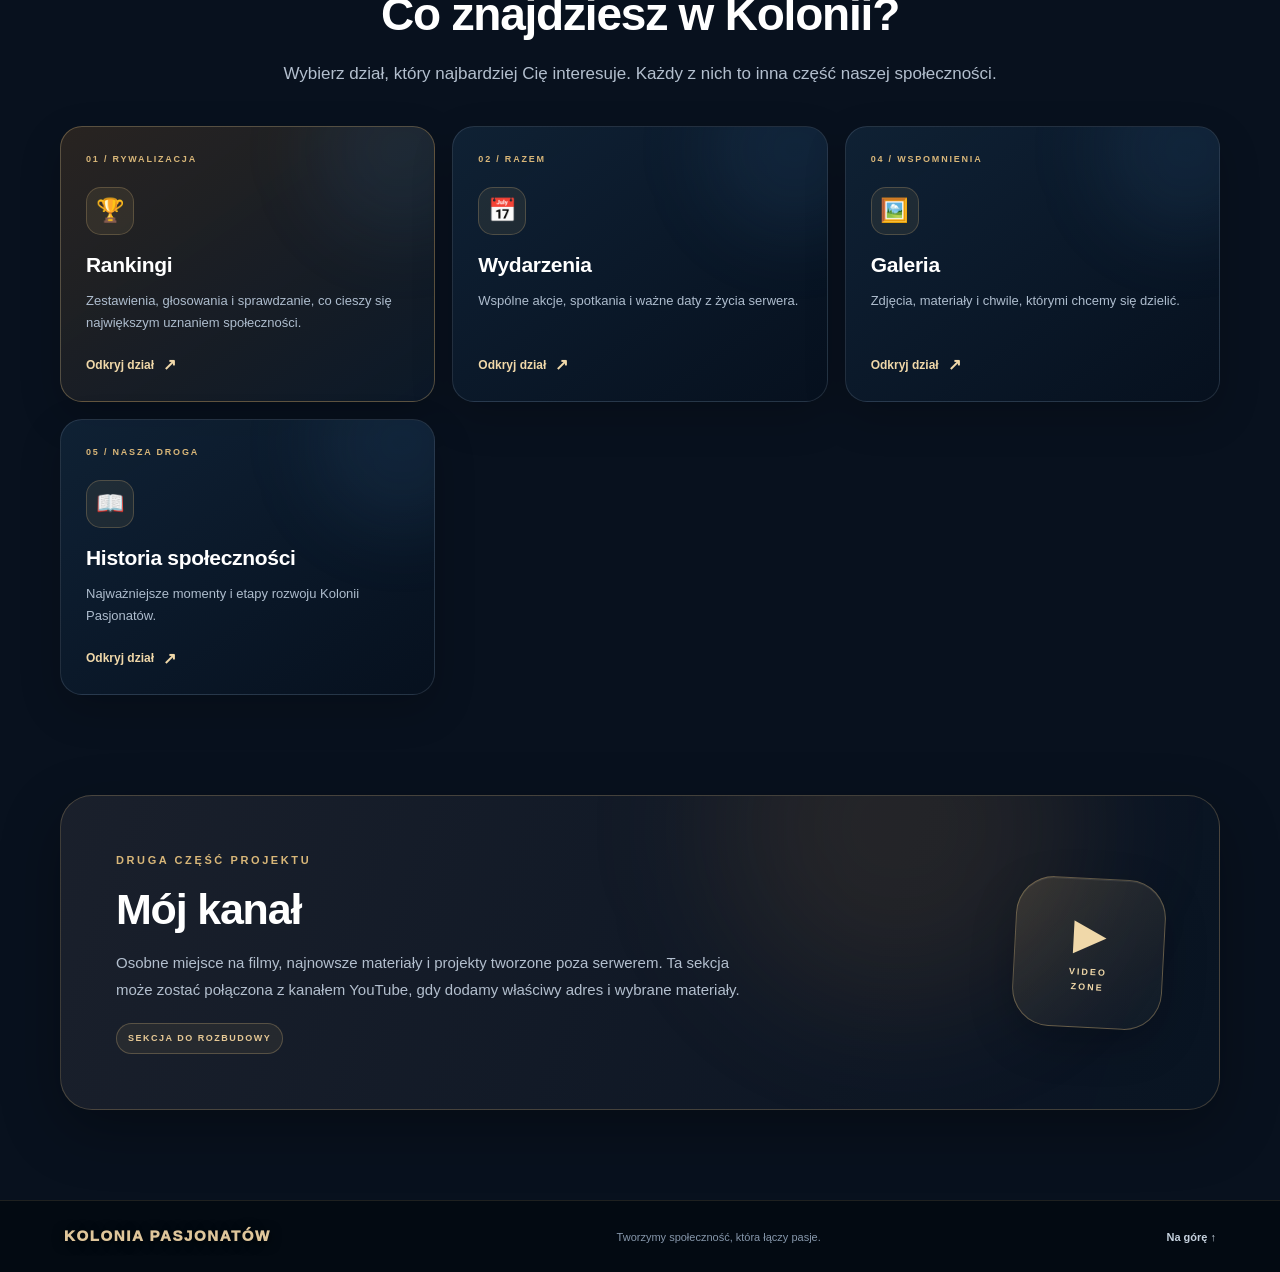
==== commit 61c8753b: "Dodaj kalendarz i administrację do nawigacji" ====
--- a/index.html
+++ b/index.html
@@ -21,6 +21,8 @@
             <a href="wydarzenia.html">📅 Wydarzenia</a>
             <a href="linki.html">Linki</a>
             <a href="kontakt.html">Kontakt</a>
+            <a href="kalendarz.html">🗓️ Kalendarz</a>
+            <a href="administracja.html">🛡️ Administracja</a>
         </nav>
     </header>
 
@@ -39,8 +41,7 @@
                 </div>
                 <div class="hero-bottom-note"><span class="status-dot"></span> Społeczność otwarta na nowych pasjonatów</div>
             </div>
-            <div class="hero-side-mark" aria-hidden="true"><span>KP</span><i></i><span>2026</span></div>
-        </section>
+            </section>
 
         <section class="about-section page-section reveal" id="o-nas" aria-labelledby="about-title">
             <div class="section-heading">
--- a/style.css
+++ b/style.css
@@ -44,7 +44,7 @@
     background-image:
         radial-gradient(ellipse at 15% 15%, rgba(38, 119, 202, 0.22), transparent 42%),
         linear-gradient(135deg, rgba(4, 12, 24, 0.72), rgba(5, 15, 29, 0.86)),
-        url("images/20260825_122050.jpg");
+        url("images/PREM_an.10.ni-1.jpg");
     background-position: center, center, center;
     background-size: cover;
     background-attachment: fixed;
@@ -1390,3 +1390,34 @@
         flex: 0 0 auto;
     }
 }
+
+
+/* Animacje pojawiania się elementów przy przewijaniu */
+.reveal,
+.reveal-item {
+    opacity: 0;
+    transform: translateY(24px);
+    transition: opacity 650ms ease, transform 650ms cubic-bezier(.2,.7,.2,1);
+    transition-delay: var(--reveal-delay, 0ms);
+}
+.reveal.is-visible,
+.reveal-item.is-visible {
+    opacity: 1;
+    transform: translateY(0);
+}
+.department-card.reveal-item {
+    transition: opacity 650ms ease, transform 350ms cubic-bezier(.2,.7,.2,1), border-color 350ms ease, box-shadow 350ms ease, background 350ms ease;
+}
+.channel-panel.reveal-item { transition-delay: 100ms; }
+.hero-content { animation: hero-enter 850ms cubic-bezier(.2,.7,.2,1) both; }
+.brand-logo { transition: transform 350ms ease, filter 350ms ease; }
+.brand:hover .brand-logo { transform: rotate(-7deg) scale(1.06); filter: drop-shadow(0 0 12px rgba(217,183,121,.35)); }
+.discord-button, .secondary-button { transition: transform 250ms ease, box-shadow 250ms ease, filter 250ms ease; }
+.discord-button:hover, .secondary-button:hover { transform: translateY(-3px); filter: brightness(1.08); }
+@media (prefers-reduced-motion: reduce) {
+    .reveal, .reveal-item {
+        opacity: 1 !important;
+        transform: none !important;
+        transition: none !important;
+    }
+}
